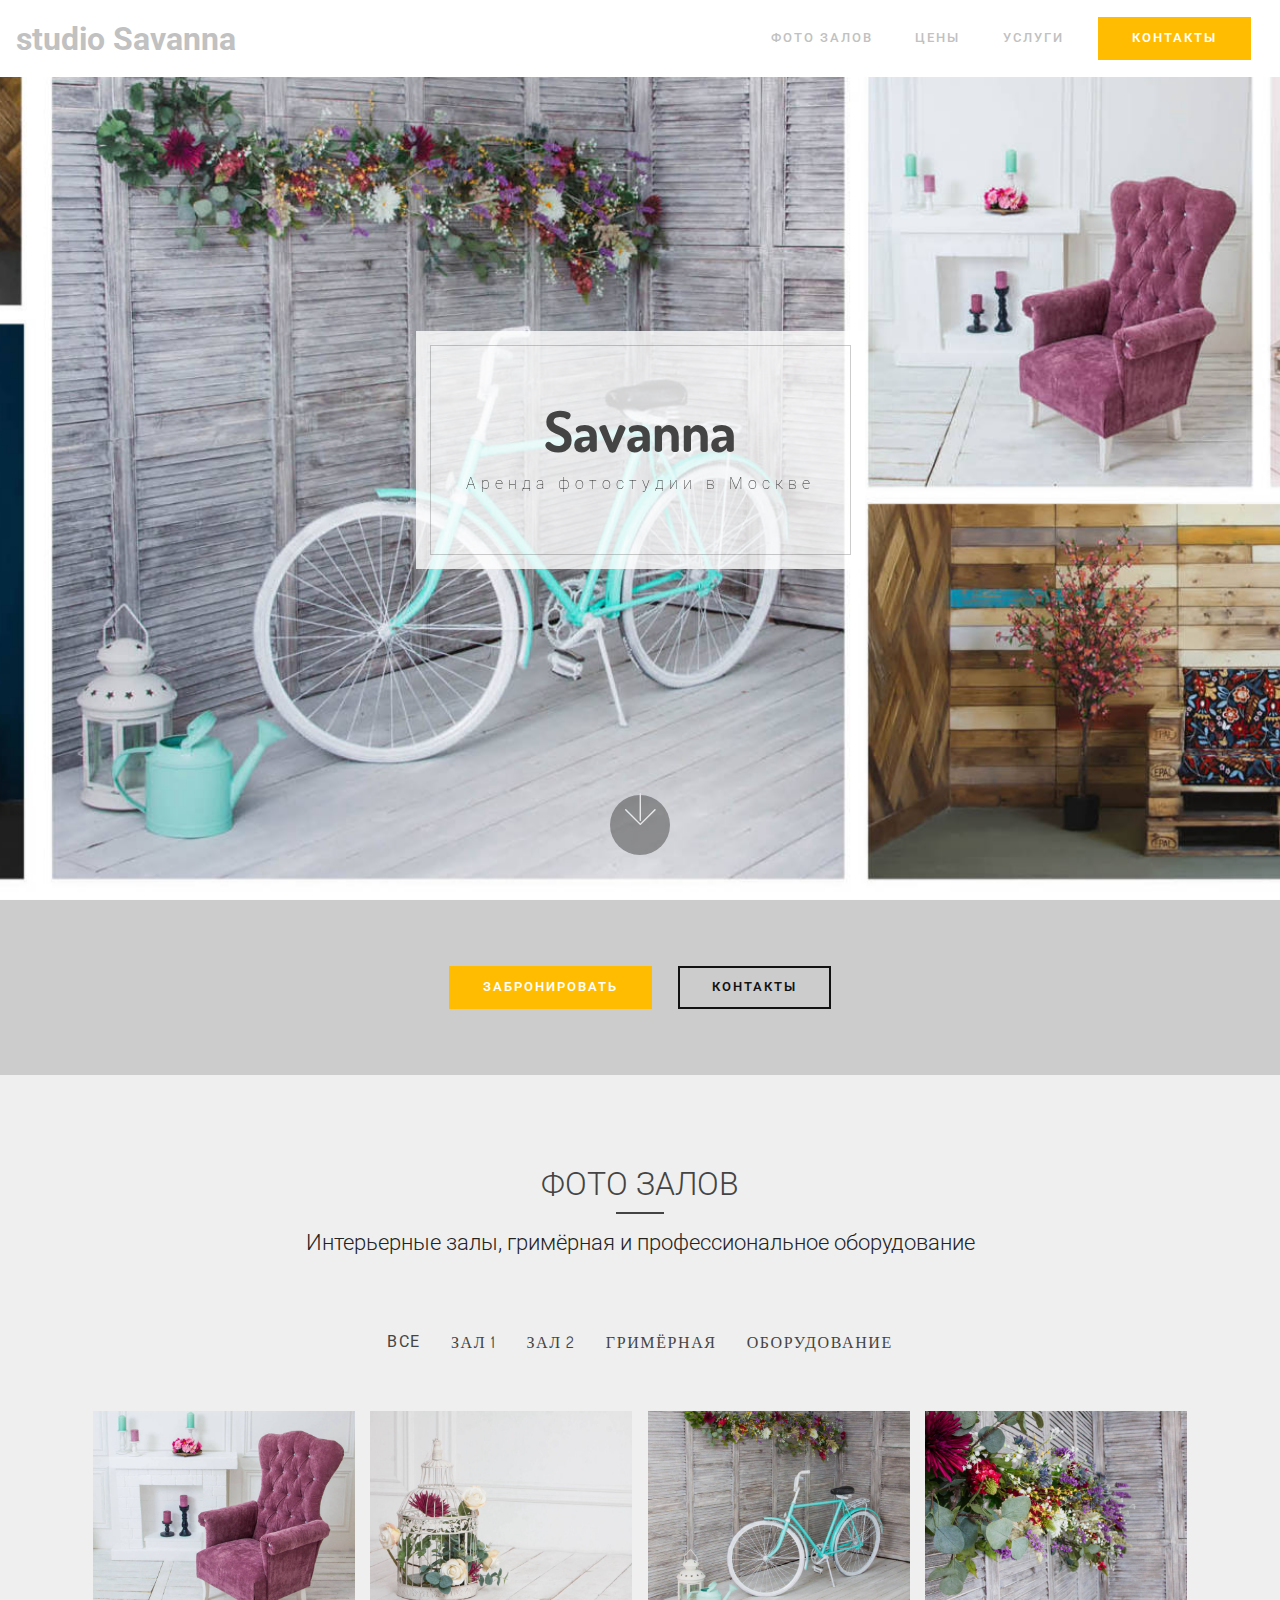
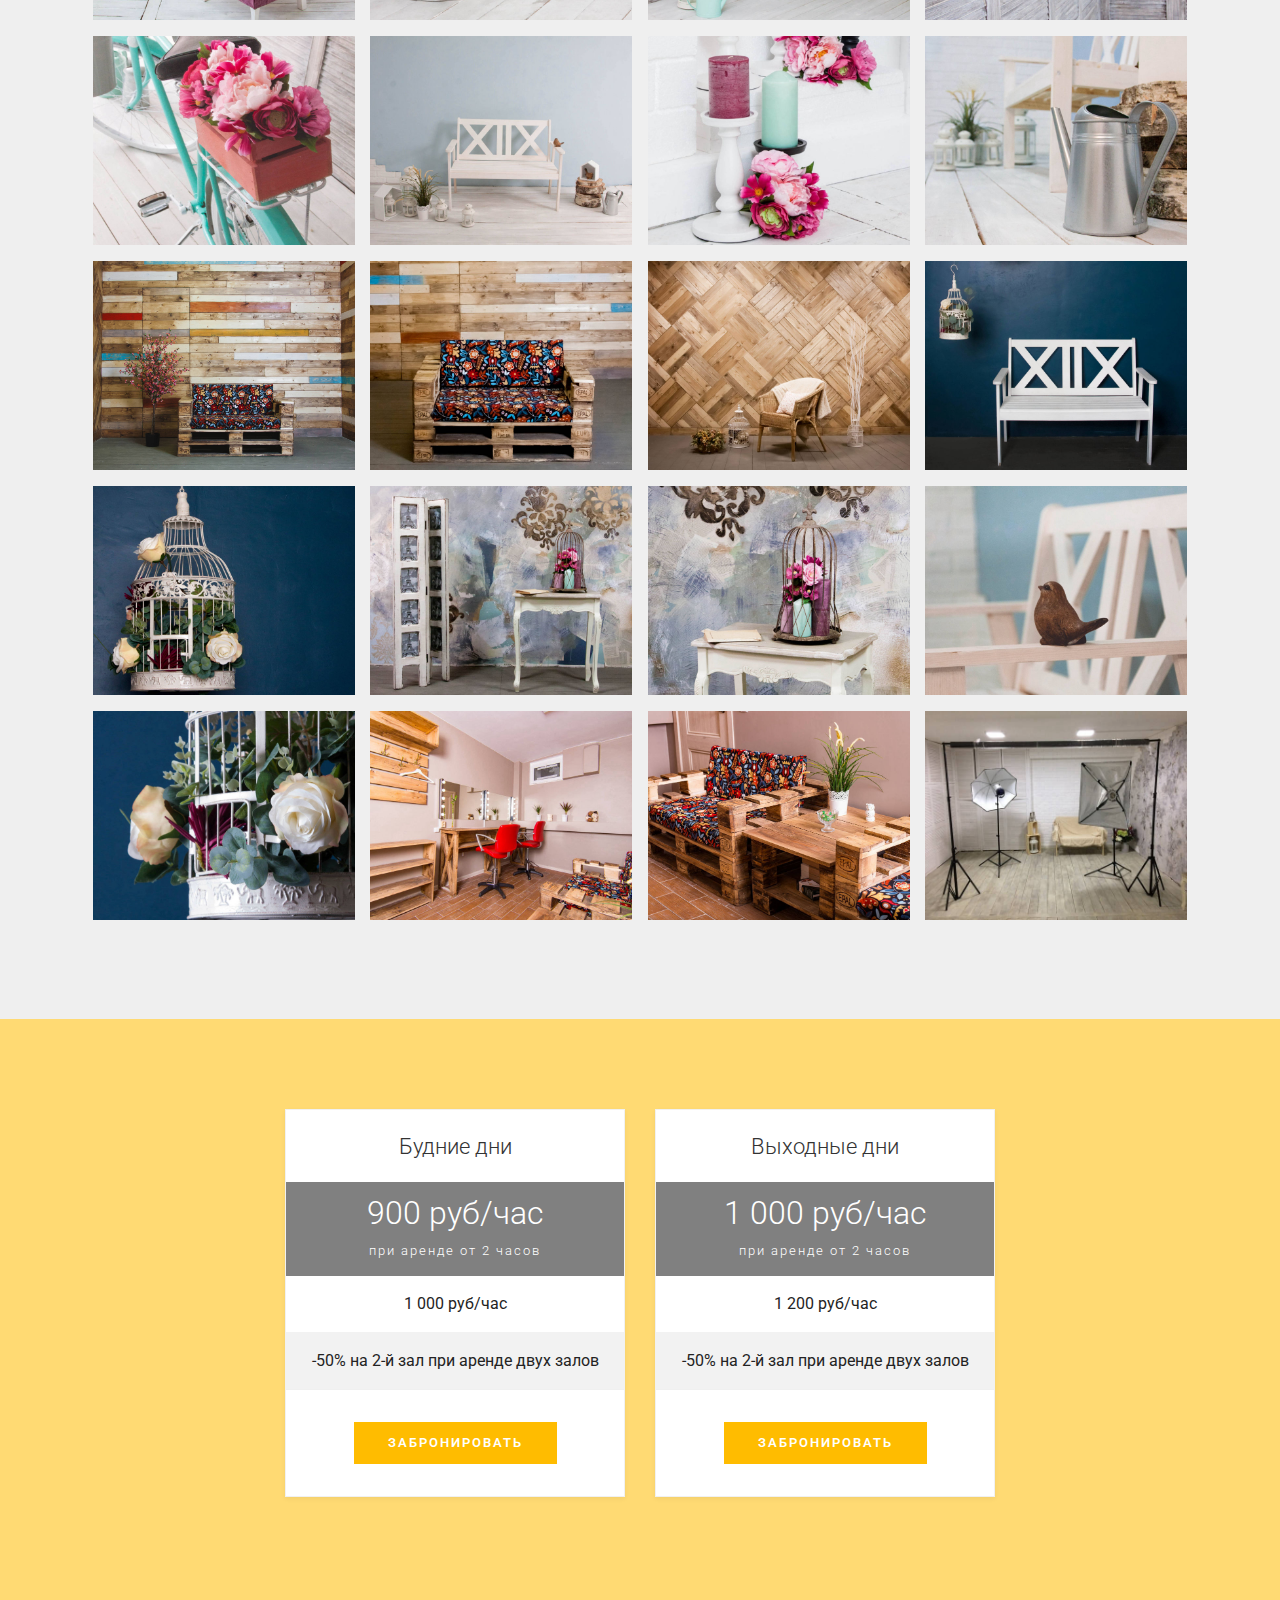
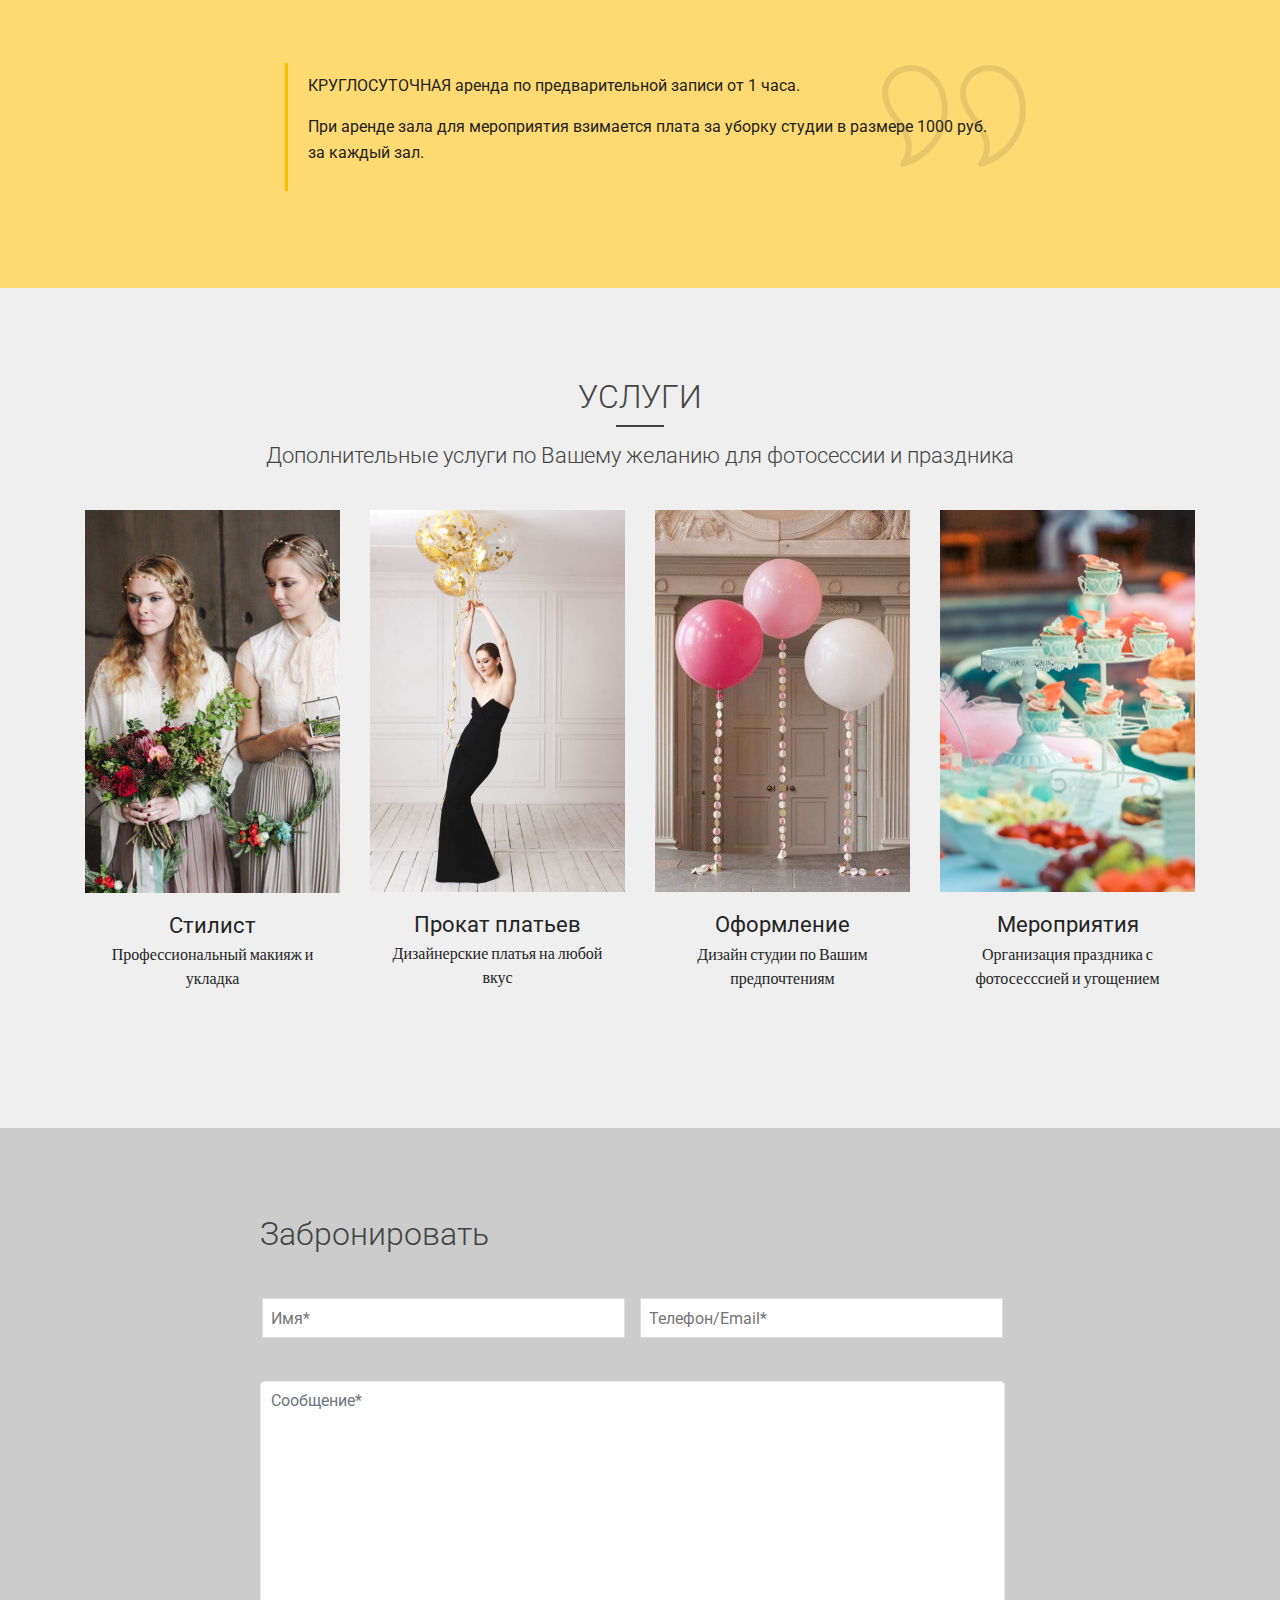
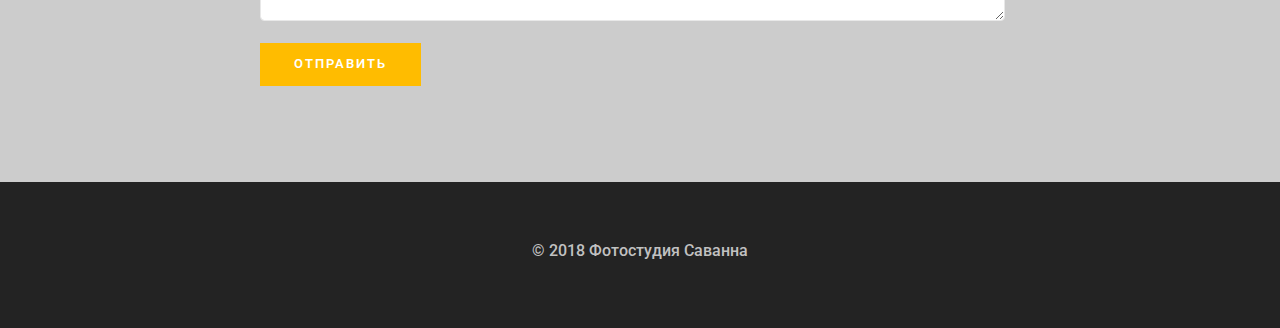
==== index.html @ 6273451b "create github pages" ====
<!DOCTYPE html>
<html >
<head>
  <!-- Site made with Mobirise Website Builder v4.6.6, https://mobirise.com -->
  <meta charset="UTF-8">
  <meta http-equiv="X-UA-Compatible" content="IE=edge">
  <meta name="generator" content="Mobirise v4.6.6, mobirise.com">
  <meta name="viewport" content="width=device-width, initial-scale=1, minimum-scale=1">
  <link rel="shortcut icon" href="assets/images/logo3.png" type="image/x-icon">
  <meta name="description" content="">
  <title>Home</title>
  <link rel="stylesheet" href="assets/web/assets/mobirise-icons/mobirise-icons.css">
  <link rel="stylesheet" href="assets/tether/tether.min.css">
  <link rel="stylesheet" href="assets/soundcloud-plugin/style.css">
  <link rel="stylesheet" href="assets/bootstrap/css/bootstrap.min.css">
  <link rel="stylesheet" href="assets/bootstrap/css/bootstrap-grid.min.css">
  <link rel="stylesheet" href="assets/bootstrap/css/bootstrap-reboot.min.css">
  <link rel="stylesheet" href="assets/dropdown/css/style.css">
  <link rel="stylesheet" href="assets/socicon/css/styles.css">
  <link rel="stylesheet" href="assets/theme/css/style.css">
  <link rel="stylesheet" href="assets/gallery/style.css">
  <link rel="stylesheet" href="assets/mobirise/css/mbr-additional.css" type="text/css">
  
  
  
</head>
<body>
  <section class="menu cid-qMPnKqZ4Jc" once="menu" id="menu2-0">

    
    

    <nav class="navbar navbar-dropdown navbar-fixed-top navbar-expand-lg">
        <div class="navbar-brand">
            
            <span class="navbar-caption-wrap"><a class="navbar-caption text-warning display-2" href="index.html">studio Savanna</a></span>
        </div>
        <button class="navbar-toggler" type="button" data-toggle="collapse" data-target="#navbarSupportedContent" aria-controls="navbarNavAltMarkup" aria-expanded="false" aria-label="Toggle navigation">
            <div class="hamburger">
                <span></span>
                <span></span>
                <span></span>
                <span></span>
            </div>
        </button>
      <div class="collapse navbar-collapse" id="navbarSupportedContent">
            <ul class="navbar-nav nav-dropdown" data-app-modern-menu="true"><li class="nav-item"><a class="nav-link link text-warning display-4" href="https://mobirise.com">ФОТО ЗАЛОВ</a></li>
                <li class="nav-item">
                    <a class="nav-link link text-warning display-4" href="https://mobirise.com">ЦЕНЫ</a>
                </li>
                <li class="nav-item">
                    <a class="nav-link link text-warning display-4" href="https://mobirise.com">УСЛУГИ</a>
                </li></ul>
            <div class="navbar-buttons mbr-section-btn"><a class="btn btn-md btn-primary display-4" href="https://mobirise.com">
                    КОНТАКТЫ</a></div>
      </div>
    </nav>
</section>

<section class="cid-qMPpVyxBbA mbr-fullscreen mbr-parallax-background" id="header1-2">

    

    
    <div class="container text-center" data-stellar-background-ratio=".5">
      <div class="row slider-wrapper">
        <div class="col-md-12">
            <div class="slider-text  slider-text-two">
              <h2 class="mbr-section-title mbr-fonts-style mbr-bold align-center display-1">Savanna</h2>
              <h4 class="mbr-text mbr-fonts-style align-center display-7">Аренда фотостудии в Москве</h4><h4>
            </h4></div>
        </div>
      </div>
    </div>
    <div class="mbr-arrow hidden-sm-down" aria-hidden="true">
        <a href="#next">
            <i class="mbri-down mbr-iconfont"></i>
        </a>
    </div>
</section>

<section class="mbr-section content8 cid-qMVeo5SXnl" id="content3-h">

    

    <div class="container">
        <div class="media-container-row title">
            <div class="col-12 col-md-8">
                <div class="mbr-section-btn align-center"><a class="btn btn-primary display-4" href="index.html#form2-n">ЗАБРОНИРОВАТЬ</a>
                    <a class="btn btn-danger-outline display-4" href="page1.html">КОНТАКТЫ</a></div>
            </div>
        </div>
    </div>
</section>

<section class="mbr-gallery mbr-slider-carousel cid-qMPveBqD9y" id="gallery1-4">

    
    <div class="container">
        <div class="row justify-content-center">
            <div class="col-sm-10">
                <h2 class="mbr-section-title mbr-fonts-styl align-center display-2">
                    ФОТО ЗАЛОВ</h2>
                <div class="underline align-center">
                    <div class="line"></div>
                </div>
                <h3 class="mbr-section-subtitle mbr-light mbr-fonts-style pt-3 align-center display-5">Интерьерные залы, гримёрная и профессиональное оборудование</h3>
            </div>
        </div>
    </div>
    <div class="container">
        <div class="pt-5"><!-- Filter --><div class="mbr-gallery-filter container gallery-filter-active"><ul buttons="0"><li class="mbr-gallery-filter-all"><a class="btn btn-md btn-primary-outline active display-7" href="">ВСЕ</a></li></ul></div><!-- Gallery --><div class="mbr-gallery-row"><div class="mbr-gallery-layout-default"><div><div><div class="mbr-gallery-item mbr-gallery-item--p1" data-video-url="false" data-tags="Зал 1"><div href="#lb-gallery1-4" data-slide-to="0" data-toggle="modal"><img src="assets/images/1-1028-1575x1260-800x640.jpg" alt=""><span class="icon-focus"></span><span class="mbr-gallery-title mbr-fonts-style display-7">Type caption here</span></div></div><div class="mbr-gallery-item mbr-gallery-item--p1" data-video-url="false" data-tags="Зал 1"><div href="#lb-gallery1-4" data-slide-to="1" data-toggle="modal"><img src="assets/images/1-1050-1968x1575-800x640.jpg" alt=""><span class="icon-focus"></span><span class="mbr-gallery-title mbr-fonts-style display-7">Type caption here</span></div></div><div class="mbr-gallery-item mbr-gallery-item--p1" data-video-url="false" data-tags="Зал 1"><div href="#lb-gallery1-4" data-slide-to="2" data-toggle="modal"><img src="assets/images/1-1054-1575x1260-800x640.jpg" alt=""><span class="icon-focus"></span><span class="mbr-gallery-title mbr-fonts-style display-7">Type caption here</span></div></div><div class="mbr-gallery-item mbr-gallery-item--p1" data-video-url="false" data-tags="Зал 1"><div href="#lb-gallery1-4" data-slide-to="3" data-toggle="modal"><img src="assets/images/1-1055-1968x1575-800x640.jpg" alt=""><span class="icon-focus"></span><span class="mbr-gallery-title mbr-fonts-style display-7">Type caption here</span></div></div><div class="mbr-gallery-item mbr-gallery-item--p1" data-video-url="false" data-tags="Зал 1"><div href="#lb-gallery1-4" data-slide-to="4" data-toggle="modal"><img src="assets/images/1-1066-1575x1260-800x640.jpg" alt=""><span class="icon-focus"></span><span class="mbr-gallery-title mbr-fonts-style display-7">Type caption here</span></div></div><div class="mbr-gallery-item mbr-gallery-item--p1" data-video-url="false" data-tags="Зал 1"><div href="#lb-gallery1-4" data-slide-to="5" data-toggle="modal"><img src="assets/images/1-1078-1968x1575-800x640.jpg" alt=""><span class="icon-focus"></span><span class="mbr-gallery-title mbr-fonts-style display-7">Type caption here</span></div></div><div class="mbr-gallery-item mbr-gallery-item--p1" data-video-url="false" data-tags="Зал 1"><div href="#lb-gallery1-4" data-slide-to="6" data-toggle="modal"><img src="assets/images/1-1044-1287x1029-800x640.jpg" alt=""><span class="icon-focus"></span><span class="mbr-gallery-title mbr-fonts-style display-7">Type caption here</span></div></div><div class="mbr-gallery-item mbr-gallery-item--p1" data-video-url="false" data-tags="Зал 1"><div href="#lb-gallery1-4" data-slide-to="7" data-toggle="modal"><img src="assets/images/1-1108-2000x1600-800x640.jpg" alt=""><span class="icon-focus"></span><span class="mbr-gallery-title mbr-fonts-style display-7">Type caption here</span></div></div><div class="mbr-gallery-item mbr-gallery-item--p1" data-video-url="false" data-tags="Зал 2"><div href="#lb-gallery1-4" data-slide-to="8" data-toggle="modal"><img src="assets/images/-2-9590-2000x1600.jpg" alt=""><span class="icon-focus"></span><span class="mbr-gallery-title mbr-fonts-style"></span></div></div><div class="mbr-gallery-item mbr-gallery-item--p1" data-video-url="false" data-tags="Зал 2"><div href="#lb-gallery1-4" data-slide-to="9" data-toggle="modal"><img src="assets/images/2-9596-2000x1600-800x640.jpg" alt=""><span class="icon-focus"></span><span class="mbr-gallery-title mbr-fonts-style display-7">Type caption here</span></div></div><div class="mbr-gallery-item mbr-gallery-item--p1" data-video-url="false" data-tags="Зал 2"><div href="#lb-gallery1-4" data-slide-to="10" data-toggle="modal"><img src="assets/images/2-9565-2000x1600-800x640.jpg" alt=""><span class="icon-focus"></span><span class="mbr-gallery-title mbr-fonts-style display-7">Type caption here</span></div></div><div class="mbr-gallery-item mbr-gallery-item--p1" data-video-url="false" data-tags="Зал 2"><div href="#lb-gallery1-4" data-slide-to="11" data-toggle="modal"><img src="assets/images/2-9647-2000x1599-800x640.jpg" alt=""><span class="icon-focus"></span><span class="mbr-gallery-title mbr-fonts-style display-7">Type caption here</span></div></div><div class="mbr-gallery-item mbr-gallery-item--p1" data-video-url="false" data-tags="Зал 2"><div href="#lb-gallery1-4" data-slide-to="12" data-toggle="modal"><img src="assets/images/2-9652-2000x1600-800x640.jpg" alt=""><span class="icon-focus"></span><span class="mbr-gallery-title mbr-fonts-style display-7">Type caption here</span></div></div><div class="mbr-gallery-item mbr-gallery-item--p1" data-video-url="false" data-tags="Зал 2"><div href="#lb-gallery1-4" data-slide-to="13" data-toggle="modal"><img src="assets/images/2-9661-2000x1601-800x640.jpg" alt=""><span class="icon-focus"></span><span class="mbr-gallery-title mbr-fonts-style display-7">Type caption here</span></div></div><div class="mbr-gallery-item mbr-gallery-item--p1" data-video-url="false" data-tags="Зал 2"><div href="#lb-gallery1-4" data-slide-to="14" data-toggle="modal"><img src="assets/images/2-9672-2000x1600-800x640.jpg" alt=""><span class="icon-focus"></span><span class="mbr-gallery-title mbr-fonts-style display-7">Type caption here</span></div></div><div class="mbr-gallery-item mbr-gallery-item--p1" data-video-url="false" data-tags="Зал 1"><div href="#lb-gallery1-4" data-slide-to="15" data-toggle="modal"><img src="assets/images/1-1104-1968x1575-800x640.jpg" alt=""><span class="icon-focus"></span><span class="mbr-gallery-title mbr-fonts-style display-7">Type caption here</span></div></div><div class="mbr-gallery-item mbr-gallery-item--p1" data-video-url="false" data-tags="Зал 2"><div href="#lb-gallery1-4" data-slide-to="16" data-toggle="modal"><img src="assets/images/2-1010-1611x1288-800x640.jpg" alt=""><span class="icon-focus"></span><span class="mbr-gallery-title mbr-fonts-style display-7">Type caption here</span></div></div><div class="mbr-gallery-item mbr-gallery-item--p1" data-video-url="false" data-tags="Гримёрная"><div href="#lb-gallery1-4" data-slide-to="17" data-toggle="modal"><img src="assets/images/fox-4486-1252x1002-800x640.jpg" alt=""><span class="icon-focus"></span><span class="mbr-gallery-title mbr-fonts-style display-7">Type caption here</span></div></div><div class="mbr-gallery-item mbr-gallery-item--p1" data-video-url="false" data-tags="Гримёрная"><div href="#lb-gallery1-4" data-slide-to="18" data-toggle="modal"><img src="assets/images/fox-4495-1252x1003-800x641.jpg" alt=""><span class="icon-focus"></span><span class="mbr-gallery-title mbr-fonts-style display-7">Type caption here</span></div></div><div class="mbr-gallery-item mbr-gallery-item--p1" data-video-url="false" data-tags="Оборудование"><div href="#lb-gallery1-4" data-slide-to="19" data-toggle="modal"><img src="assets/images/d61d44254608dd06ccdd2ff02982d14d-l-560x448-560x448.jpg" alt=""><span class="icon-focus"></span><span class="mbr-gallery-title mbr-fonts-style display-7">Type caption here</span></div></div></div></div><div class="clearfix"></div></div></div><!-- Lightbox --><div data-app-prevent-settings="" class="mbr-slider modal fade carousel slide" tabindex="-1" data-keyboard="true" data-interval="false" id="lb-gallery1-4"><div class="modal-dialog"><div class="modal-content"><div class="modal-body"><div class="carousel-inner"><div class="carousel-item"><img src="assets/images/1-1028-1575x1260.jpg" alt=""></div><div class="carousel-item"><img src="assets/images/-1-1050-1968x1575.jpg" alt=""></div><div class="carousel-item"><img src="assets/images/-1-1054-1575x1260.jpg" alt=""></div><div class="carousel-item"><img src="assets/images/-1-1055-1968x1575.jpg" alt=""></div><div class="carousel-item"><img src="assets/images/-1-1066-1575x1260.jpg" alt=""></div><div class="carousel-item"><img src="assets/images/-1-1078-1968x1575.jpg" alt=""></div><div class="carousel-item"><img src="assets/images/-1-1044-1287x1029.jpg" alt=""></div><div class="carousel-item"><img src="assets/images/-1-1108-2000x1600.jpg" alt=""></div><div class="carousel-item"><img src="assets/images/-2-9590-2000x1600.jpg" alt=""></div><div class="carousel-item"><img src="assets/images/-2-9596-2000x1600.jpg" alt=""></div><div class="carousel-item"><img src="assets/images/-2-9565-2000x1600.jpg" alt=""></div><div class="carousel-item"><img src="assets/images/-2-9647-2000x1599.jpg" alt=""></div><div class="carousel-item"><img src="assets/images/-2-9652-2000x1600.jpg" alt=""></div><div class="carousel-item"><img src="assets/images/-2-9661-2000x1601.jpg" alt=""></div><div class="carousel-item"><img src="assets/images/-2-9672-2000x1600.jpg" alt=""></div><div class="carousel-item"><img src="assets/images/-1-1104-1968x1575.jpg" alt=""></div><div class="carousel-item"><img src="assets/images/-2-1010-1611x1288.jpg" alt=""></div><div class="carousel-item"><img src="assets/images/fox-4486-1252x1002.jpg" alt=""></div><div class="carousel-item"><img src="assets/images/fox-4495-1252x1003.jpg" alt=""></div><div class="carousel-item active"><img src="assets/images/d61d44254608dd06ccdd2ff02982d14d-l-560x448.jpg" alt=""></div></div><a class="carousel-control carousel-control-prev" role="button" data-slide="prev" href="#lb-gallery1-4"><span class="mbri-left mbr-iconfont" aria-hidden="true"></span><span class="sr-only">Previous</span></a><a class="carousel-control carousel-control-next" role="button" data-slide="next" href="#lb-gallery1-4"><span class="mbri-right mbr-iconfont" aria-hidden="true"></span><span class="sr-only">Next</span></a><a class="close" href="#" role="button" data-dismiss="modal"><span class="sr-only">Close</span></a></div></div></div></div></div>
    </div>
</section>

<section class="cid-qMV4y7wucA" id="pricing-tables1-b">

    

    
        <div class="container">
            <div class="media-container-row">
                <div class="col-12 col-md-5 col-lg-3 justify-content-center col-lg-4">
                    <div class="price-item text-center">
                        <div>
                            <h4 class="title mbr-fonts-style mbr-light display-5">Будние дни</h4>
                        </div>
                        <div class="price-tage">
                            <h3 class="mbr-fonts-style costs mbr-light display-2">900 руб/час</h3>
                            <span class="mbr-fonts-style costs-title display-4">при аренде от 2 часов</span>
                        </div>
                        <ul class="table-content mbr-fonts-style display-7">
                            <li>1 000 руб/час</li><li>-50% на 2-й зал при аренде двух залов</li>
                        </ul>
                        <div class="pricing-footer mbr-section-btn"><a href="index.html#form2-n" class="btn text-white btn-primary display-4">ЗАБРОНИРОВАТЬ</a></div>
                    </div>
                </div>
                <div class="col-12 col-md-5 col-lg-3 justify-content-center col-lg-4">
                    <div class="price-item text-center">
                        <div>
                            <h4 class="title mbr-fonts-style mbr-light display-5">Выходные дни</h4>
                        </div>
                        <div class="price-tage">
                            <h3 class="mbr-fonts-style costs mbr-light display-2">1 000 руб/час</h3>
                            <span class="mbr-fonts-style costs-title display-4">при аренде от 2 часов</span>
                        </div>
                        <ul class="table-content mbr-fonts-style display-7">
                            <li>1 200 руб/час</li>
                            <li>-50% на 2-й зал при аренде двух залов</li>
                        </ul>
                        <div class="pricing-footer mbr-section-btn"><a href="index.html#form2-n" class="btn text-white btn-primary display-4">ЗАБРОНИРОВАТЬ</a></div>
                    </div>
                </div>
                 
                
            </div>
        </div>
</section>

<section class="mbr-section article content1 cid-qMV5UWjo8P" id="content1-e">

     

    <div class="container">
        <div class="media-container-row">
            <div class="mbr-text col-12 col-md-8 mbr-fonts-style display-7">
                <blockquote><p> КРУГЛОСУТОЧНАЯ аренда по предварительной записи от 1 часа.</p><p>При аренде зала для мероприятия взимается плата за уборку студии в размере 1000 руб. за каждый зал.</p></blockquote>
                <span class="mbr-iconfont inactive mbri-quote-right right-top"></span>
            </div>
        </div>
    </div>
</section>

<section class="features4 cid-qMVgdq8Isc" id="features4-j">
    
    
    
    <div class="container align-center">
        <h2 class="mbr-fonts-style mbr-section-title display-2">
            УСЛУГИ</h2>
        <div class="underline">
             <div class="line"></div>
         </div>
        <h3 class="pt-3 mbr-section-subtitle mbr-fonts-style mbr-light display-5">Дополнительные услуги по Вашему желанию для фотосессии и праздника</h3>
        <div class="row media-row">
            

            

            

            
        <div class="team-item col-lg-3 col-md-6  flip-card">
                <div class="item-image">
                    <img src="assets/images/-3088-510x766.jpg" alt="" title="">
                    
                </div>
                <div class="item-caption py-3">
                    <div class="item-name px-2">
                        <p class="mbr-fonts-style display-5">
                           Стилист</p>
                    </div>
                    <div class="item-role px-2">
                        <p>Профессиональный макияж и укладка</p>
                    </div>
                </div>
            </div><div class="team-item col-lg-3 col-md-6  flip-card">
                <div class="item-image">
                    <img src="assets/images/-0246-1-510x764.jpg" alt="" title="">
                    
                </div>
                <div class="item-caption py-3">
                    <div class="item-name px-2">
                        <p class="mbr-fonts-style display-5">
                           Прокат платьев</p>
                    </div>
                    <div class="item-role px-2">
                        <p>Дизайнерские платья на любой вкус</p>
                    </div>
                </div>
            </div><div class="team-item col-lg-3 col-md-6  flip-card">
                <div class="item-image">
                    <img src="assets/images/original-baby-pink-giant-circle-tail-balloon-332x498.jpg" alt="" title="">
                    
                </div>
                <div class="item-caption py-3">
                    <div class="item-name px-2">
                        <p class="mbr-fonts-style display-5">
                           Оформление</p>
                    </div>
                    <div class="item-role px-2">
                        <p>Дизайн студии по Вашим предпочтениям</p>
                    </div>
                </div>
            </div><div class="team-item col-lg-3 col-md-6  flip-card">
                <div class="item-image">
                    <img src="assets/images/pexels-photo-587739-510x765.jpg" alt="" title="">
                    
                </div>
                <div class="item-caption py-3">
                    <div class="item-name px-2">
                        <p class="mbr-fonts-style display-5">
                           Мероприятия</p>
                    </div>
                    <div class="item-role px-2">
                        <p>Организация праздника с фотосесссией и угощением</p>
                    </div>
                </div>
            </div></div>    
    </div>
</section>

<section class="cid-qMVBxCekRQ" id="form2-n">

    

    
    <div class="container">
        <div class="row justify-content-center">
            <div class="form-1 col-md-8 col-sm-12" data-form-type="formoid">
                <h1 class="mbr-fonts-style mbr-section-heading display-2">Забронировать</h1>
                <div data-form-alert="" hidden="">Спасибо, что заполнили форму!</div>
                <form class="mbr-form" action="https://mobirise.com/" method="post" data-form-title="My Mobirise Form"><input type="hidden" name="email" data-form-email="true" value="7AA1fTjbfy6z50bbingfIrZUYcnxR70mmWctS0nU809BDhp58TNpuU3FZJliqWdlnZFg50gcDJqTHd7n/Fcf/2cybZ0HLx8F8bqS0UjaNUsLa0+fSqQNatZprgRPh5iU" data-form-field="Email">
                    <div class="row input-main">
                        <div class="col-md-6 input-wrap" data-for="name">
                            <input type="text" class="field display-7" name="name" data-form-field="Name" placeholder="Имя*" required="" id="name-form2-n">
                        </div>
                        <div class="col-md-6 input-wrap" data-for="email">
                            <input type="email" class="field display-7" name="email" data-form-field="Email" placeholder="Телефон/Email*" required="" id="email-form2-n">
                        </div>
                    </div>
                    <div class="row input-main">
                        
                        <div class="col-md-6 input-wrap" data-for="subject">
                            
                        </div>
                    </div>
                    <div class="form-group" data-for="message">
                        <textarea type="text" class="form-control display-7" name="message" rows="7" placeholder="Сообщение*" data-form-field="Message" id="message-form2-n"></textarea>
                    </div>
                    <span class="input-group-btn"><button href="" type="submit" class="btn btn-form btn-primary display-4">ОТПРАВИТЬ</button></span>
                </form>
            </div>
        </div>
   </div>
</section>

<section class="cid-qMVv7F9r3Q" id="footer2-m">

    

    
       <div class="container-fluid text-center">
           <div class="row justify-content-center">
             <div class="col-md-6 col-sm-12">
                 <h3 class="inner-text mbr-fonts-style content-text display-7">© 2018 Фотостудия Саванна</h3>
             </div>
             
    </div>
       </div>

</section>


  <script src="assets/web/assets/jquery/jquery.min.js"></script>
  <script src="assets/popper/popper.min.js"></script>
  <script src="assets/tether/tether.min.js"></script>
  <script src="assets/bootstrap/js/bootstrap.min.js"></script>
  <script src="assets/parallax/jarallax.min.js"></script>
  <script src="assets/dropdown/js/script.min.js"></script>
  <script src="assets/touchswipe/jquery.touch-swipe.min.js"></script>
  <script src="assets/smoothscroll/smooth-scroll.js"></script>
  <script src="assets/bootstrapcarouselswipe/bootstrap-carousel-swipe.js"></script>
  <script src="assets/sociallikes/social-likes.js"></script>
  <script src="assets/mbr-flip-card/mbr-flip-card.js"></script>
  <script src="assets/masonry/masonry.pkgd.min.js"></script>
  <script src="assets/imagesloaded/imagesloaded.pkgd.min.js"></script>
  <script src="assets/theme/js/script.js"></script>
  <script src="assets/gallery/player.min.js"></script>
  <script src="assets/gallery/script.js"></script>
  <script src="assets/formoid/formoid.min.js"></script>
  
  
</body>
</html>
---- assets/web/assets/mobirise-icons/mobirise-icons.css ----
@font-face {
  font-family: 'MobiriseIcons';
  src:  url('mobirise-icons.eot?spat4u');
  src:  url('mobirise-icons.eot?spat4u#iefix') format('embedded-opentype'),
    url('mobirise-icons.ttf?spat4u') format('truetype'),
    url('mobirise-icons.woff?spat4u') format('woff'),
    url('mobirise-icons.svg?spat4u#MobiriseIcons') format('svg');
  font-weight: normal;
  font-style: normal;
}

[class^="mbri-"], [class*=" mbri-"] {
  /* use !important to prevent issues with browser extensions that change fonts */
  font-family: MobiriseIcons !important;
  speak: none;
  font-style: normal;
  font-weight: normal;
  font-variant: normal;
  text-transform: none;
  line-height: 1;

  /* Better Font Rendering =========== */
  -webkit-font-smoothing: antialiased;
  -moz-osx-font-smoothing: grayscale;
}

.mbri-add-submenu:before {
  content: "\e900";
}
.mbri-alert:before {
  content: "\e901";
}
.mbri-align-center:before {
  content: "\e902";
}
.mbri-align-justify:before {
  content: "\e903";
}
.mbri-align-left:before {
  content: "\e904";
}
.mbri-align-right:before {
  content: "\e905";
}
.mbri-android:before {
  content: "\e906";
}
.mbri-apple:before {
  content: "\e907";
}
.mbri-arrow-down:before {
  content: "\e908";
}
.mbri-arrow-next:before {
  content: "\e909";
}
.mbri-arrow-prev:before {
  content: "\e90a";
}
.mbri-arrow-up:before {
  content: "\e90b";
}
.mbri-bold:before {
  content: "\e90c";
}
.mbri-bookmark:before {
  content: "\e90d";
}
.mbri-bootstrap:before {
  content: "\e90e";
}
.mbri-briefcase:before {
  content: "\e90f";
}
.mbri-browse:before {
  content: "\e910";
}
.mbri-bulleted-list:before {
  content: "\e911";
}
.mbri-calendar:before {
  content: "\e912";
}
.mbri-camera:before {
  content: "\e913";
}
.mbri-cart-add:before {
  content: "\e914";
}
.mbri-cart-full:before {
  content: "\e915";
}
.mbri-cash:before {
  content: "\e916";
}
.mbri-change-style:before {
  content: "\e917";
}
.mbri-chat:before {
  content: "\e918";
}
.mbri-clock:before {
  content: "\e919";
}
.mbri-close:before {
  content: "\e91a";
}
.mbri-cloud:before {
  content: "\e91b";
}
.mbri-code:before {
  content: "\e91c";
}
.mbri-contact-form:before {
  content: "\e91d";
}
.mbri-credit-card:before {
  content: "\e91e";
}
.mbri-cursor-click:before {
  content: "\e91f";
}
.mbri-cust-feedback:before {
  content: "\e920";
}
.mbri-database:before {
  content: "\e921";
}
.mbri-delivery:before {
  content: "\e922";
}
.mbri-desktop:before {
  content: "\e923";
}
.mbri-devices:before {
  content: "\e924";
}
.mbri-down:before {
  content: "\e925";
}
.mbri-download:before {
  content: "\e989";
}
.mbri-drag-n-drop:before {
  content: "\e927";
}
.mbri-drag-n-drop2:before {
  content: "\e928";
}
.mbri-edit:before {
  content: "\e929";
}
.mbri-edit2:before {
  content: "\e92a";
}
.mbri-error:before {
  content: "\e92b";
}
.mbri-extension:before {
  content: "\e92c";
}
.mbri-features:before {
  content: "\e92d";
}
.mbri-file:before {
  content: "\e92e";
}
.mbri-flag:before {
  content: "\e92f";
}
.mbri-folder:before {
  content: "\e930";
}
.mbri-gift:before {
  content: "\e931";
}
.mbri-github:before {
  content: "\e932";
}
.mbri-globe:before {
  content: "\e933";
}
.mbri-globe-2:before {
  content: "\e934";
}
.mbri-growing-chart:before {
  content: "\e935";
}
.mbri-hearth:before {
  content: "\e936";
}
.mbri-help:before {
  content: "\e937";
}
.mbri-home:before {
  content: "\e938";
}
.mbri-hot-cup:before {
  content: "\e939";
}
.mbri-idea:before {
  content: "\e93a";
}
.mbri-image-gallery:before {
  content: "\e93b";
}
.mbri-image-slider:before {
  content: "\e93c";
}
.mbri-info:before {
  content: "\e93d";
}
.mbri-italic:before {
  content: "\e93e";
}
.mbri-key:before {
  content: "\e93f";
}
.mbri-laptop:before {
  content: "\e940";
}
.mbri-layers:before {
  content: "\e941";
}
.mbri-left-right:before {
  content: "\e942";
}
.mbri-left:before {
  content: "\e943";
}
.mbri-letter:before {
  content: "\e944";
}
.mbri-like:before {
  content: "\e945";
}
.mbri-link:before {
  content: "\e946";
}
.mbri-lock:before {
  content: "\e947";
}
.mbri-login:before {
  content: "\e948";
}
.mbri-logout:before {
  content: "\e949";
}
.mbri-magic-stick:before {
  content: "\e94a";
}
.mbri-map-pin:before {
  content: "\e94b";
}
.mbri-menu:before {
  content: "\e94c";
}
.mbri-mobile:before {
  content: "\e94d";
}
.mbri-mobile2:before {
  content: "\e94e";
}
.mbri-mobirise:before {
  content: "\e94f";
}
.mbri-more-horizontal:before {
  content: "\e950";
}
.mbri-more-vertical:before {
  content: "\e951";
}
.mbri-music:before {
  content: "\e952";
}
.mbri-new-file:before {
  content: "\e953";
}
.mbri-numbered-list:before {
  content: "\e954";
}
.mbri-opened-folder:before {
  content: "\e955";
}
.mbri-pages:before {
  content: "\e956";
}
.mbri-paper-plane:before {
  content: "\e957";
}
.mbri-paperclip:before {
  content: "\e958";
}
.mbri-photo:before {
  content: "\e959";
}
.mbri-photos:before {
  content: "\e95a";
}
.mbri-pin:before {
  content: "\e95b";
}
.mbri-play:before {
  content: "\e95c";
}
.mbri-plus:before {
  content: "\e95d";
}
.mbri-preview:before {
  content: "\e95e";
}
.mbri-print:before {
  content: "\e95f";
}
.mbri-protect:before {
  content: "\e960";
}
.mbri-question:before {
  content: "\e961";
}
.mbri-quote-left:before {
  content: "\e962";
}
.mbri-quote-right:before {
  content: "\e963";
}
.mbri-refresh:before {
  content: "\e964";
}
.mbri-responsive:before {
  content: "\e965";
}
.mbri-right:before {
  content: "\e966";
}
.mbri-rocket:before {
  content: "\e967";
}
.mbri-sad-face:before {
  content: "\e968";
}
.mbri-sale:before {
  content: "\e969";
}
.mbri-save:before {
  content: "\e96a";
}
.mbri-search:before {
  content: "\e96b";
}
.mbri-setting:before {
  content: "\e96c";
}
.mbri-setting2:before {
  content: "\e96d";
}
.mbri-setting3:before {
  content: "\e96e";
}
.mbri-share:before {
  content: "\e96f";
}
.mbri-shopping-bag:before {
  content: "\e970";
}
.mbri-shopping-basket:before {
  content: "\e971";
}
.mbri-shopping-cart:before {
  content: "\e972";
}
.mbri-sites:before {
  content: "\e973";
}
.mbri-smile-face:before {
  content: "\e974";
}
.mbri-speed:before {
  content: "\e975";
}
.mbri-star:before {
  content: "\e976";
}
.mbri-success:before {
  content: "\e977";
}
.mbri-sun:before {
  content: "\e978";
}
.mbri-sun2:before {
  content: "\e979";
}
.mbri-tablet:before {
  content: "\e97a";
}
.mbri-tablet-vertical:before {
  content: "\e97b";
}
.mbri-target:before {
  content: "\e97c";
}
.mbri-timer:before {
  content: "\e97d";
}
.mbri-to-ftp:before {
  content: "\e97e";
}
.mbri-to-local-drive:before {
  content: "\e97f";
}
.mbri-touch-swipe:before {
  content: "\e980";
}
.mbri-touch:before {
  content: "\e981";
}
.mbri-trash:before {
  content: "\e982";
}
.mbri-underline:before {
  content: "\e983";
}
.mbri-unlink:before {
  content: "\e984";
}
.mbri-unlock:before {
  content: "\e985";
}
.mbri-up-down:before {
  content: "\e986";
}
.mbri-up:before {
  content: "\e987";
}
.mbri-update:before {
  content: "\e988";
}
.mbri-upload:before {
 content: "\e926"; 
}
.mbri-user:before {
  content: "\e98a";
}
.mbri-user2:before {
  content: "\e98b";
}
.mbri-users:before {
  content: "\e98c";
}
.mbri-video:before {
  content: "\e98d";
}
.mbri-video-play:before {
  content: "\e98e";
}
.mbri-watch:before {
  content: "\e98f";
}
.mbri-website-theme:before {
  content: "\e990";
}
.mbri-wifi:before {
  content: "\e991";
}
.mbri-windows:before {
  content: "\e992";
}
.mbri-zoom-out:before {
  content: "\e993";
}
.mbri-redo:before {
  content: "\e994";
}
.mbri-undo:before {
  content: "\e995";
}
---- assets/soundcloud-plugin/style.css ----
.addons-container {
  position: relative;
  margin-left: auto;
  margin-right: auto;
  padding-right: 15px;
  padding-left: 15px; }
  @media (min-width: 576px) {
    .addons-container {
      padding-right: 15px;
      padding-left: 15px; } }
  @media (min-width: 768px) {
    .addons-container {
      padding-right: 15px;
      padding-left: 15px; } }
  @media (min-width: 992px) {
    .addons-container {
      padding-right: 15px;
      padding-left: 15px; } }
  @media (min-width: 1200px) {
    .addons-container {
      padding-right: 15px;
      padding-left: 15px; } }
  @media (min-width: 576px) {
    .addons-container {
      width: 540px;
      max-width: 100%; } }
  @media (min-width: 768px) {
    .addons-container {
      width: 720px;
      max-width: 100%; } }
  @media (min-width: 992px) {
    .addons-container {
      width: 960px;
      max-width: 100%; } }
  @media (min-width: 1200px) {
    .addons-container {
      width: 1140px;
      max-width: 100%; } }

.addons-container-inner{
    position: relative;
    width: 100%;
    min-height: 1px;
    padding-right: 15px;
    padding-left: 15px;
}
@media (min-width: 567px) {
    .addons-container-inner{
        -ms-flex: 0 0 66.666667%;
        flex: 0 0 66.666667%;
        max-width: 66.666667%;
    }
}
.addons-row{
    display: flex;
    justify-content:center;
}
---- assets/dropdown/css/style.css ----
.navbar-dropdown {
  left: 0;
  padding: 0;
  position: absolute;
  right: 0;
  top: 0;
  transition: all 0.45s ease;
  z-index: 1030;
  background: #282828; }
  .navbar-dropdown .navbar-logo {
    margin-right: 0.8rem;
    transition: margin 0.3s ease-in-out;
    vertical-align: middle; }
    .navbar-dropdown .navbar-logo img {
      height: 3.125rem;
      transition: all 0.3s ease-in-out; }
    .navbar-dropdown .navbar-logo.mbr-iconfont {
      font-size: 3.125rem;
      line-height: 3.125rem; }
  .navbar-dropdown .navbar-caption {
    font-weight: 700;
    white-space: normal;
    vertical-align: -4px;
    line-height: 3.125rem !important; }
    .navbar-dropdown .navbar-caption, .navbar-dropdown .navbar-caption:hover {
      color: inherit;
      text-decoration: none; }
  .navbar-dropdown .mbr-iconfont + .navbar-caption {
    vertical-align: -1px; }
  .navbar-dropdown.navbar-fixed-top {
    position: fixed; }
  .navbar-dropdown .navbar-brand span {
    vertical-align: -4px; }
  .navbar-dropdown.bg-color.transparent {
    background: none; }
  .navbar-dropdown.navbar-short .navbar-brand {
    padding: 0.625rem 0; }
    .navbar-dropdown.navbar-short .navbar-brand span {
      vertical-align: -1px; }
  .navbar-dropdown.navbar-short .navbar-caption {
    line-height: 2.375rem !important;
    vertical-align: -2px; }
  .navbar-dropdown.navbar-short .navbar-logo {
    margin-right: 0.5rem; }
    .navbar-dropdown.navbar-short .navbar-logo img {
      height: 2.375rem; }
    .navbar-dropdown.navbar-short .navbar-logo.mbr-iconfont {
      font-size: 2.375rem;
      line-height: 2.375rem; }
  .navbar-dropdown.navbar-short .mbr-table-cell {
    height: 3.625rem; }
  .navbar-dropdown .navbar-close {
    left: 0.6875rem;
    position: fixed;
    top: 0.75rem;
    z-index: 1000; }
  .navbar-dropdown .hamburger-icon {
    content: "";
    display: inline-block;
    vertical-align: middle;
    width: 16px;
    -webkit-box-shadow: 0 -6px 0 1px #282828,0 0 0 1px #282828,0 6px 0 1px #282828;
    -moz-box-shadow: 0 -6px 0 1px #282828,0 0 0 1px #282828,0 6px 0 1px #282828;
    box-shadow: 0 -6px 0 1px #282828,0 0 0 1px #282828,0 6px 0 1px #282828; }

.dropdown-menu .dropdown-toggle[data-toggle="dropdown-submenu"]::after {
  border-bottom: 0.35em solid transparent;
  border-left: 0.35em solid;
  border-right: 0;
  border-top: 0.35em solid transparent;
  margin-left: 0.3rem; }

.dropdown-menu .dropdown-item:focus {
  outline: 0; }

.nav-dropdown {
  font-size: 0.75rem;
  font-weight: 500;
  height: auto !important; }
  .nav-dropdown .nav-btn {
    padding-left: 1rem; }
  .nav-dropdown .link {
    margin: .667em 1.667em;
    font-weight: 500;
    padding: 0;
    transition: color .2s ease-in-out; }
    .nav-dropdown .link.dropdown-toggle {
      margin-right: 2.583em; }
      .nav-dropdown .link.dropdown-toggle::after {
        margin-left: .25rem;
        border-top: 0.35em solid;
        border-right: 0.35em solid transparent;
        border-left: 0.35em solid transparent;
        border-bottom: 0; }
      .nav-dropdown .link.dropdown-toggle[aria-expanded="true"] {
        margin: 0;
        padding: 0.667em 3.263em  0.667em 1.667em; }
  .nav-dropdown .link::after,
  .nav-dropdown .dropdown-item::after {
    color: inherit; }
  .nav-dropdown .btn {
    font-size: 0.75rem;
    font-weight: 700;
    letter-spacing: 0;
    margin-bottom: 0;
    padding-left: 1.25rem;
    padding-right: 1.25rem; }
  .nav-dropdown .dropdown-menu {
    border-radius: 0;
    border: 0;
    left: 0;
    margin: 0;
    padding-bottom: 1.25rem;
    padding-top: 1.25rem;
    position: relative; }
  .nav-dropdown .dropdown-submenu {
    margin-left: 0.125rem;
    top: 0; }
  .nav-dropdown .dropdown-item {
    font-weight: 500;
    line-height: 2;
    padding: 0.3846em 4.615em 0.3846em 1.5385em;
    position: relative;
    transition: color .2s ease-in-out, background-color .2s ease-in-out; }
    .nav-dropdown .dropdown-item::after {
      margin-top: -0.3077em;
      position: absolute;
      right: 1.1538em;
      top: 50%; }
    .nav-dropdown .dropdown-item:focus, .nav-dropdown .dropdown-item:hover {
      background: none; }

@media (max-width: 767px) {
  .nav-dropdown.navbar-toggleable-sm {
    bottom: 0;
    display: none;
    left: 0;
    overflow-x: hidden;
    position: fixed;
    top: 0;
    transform: translateX(-100%);
    -ms-transform: translateX(-100%);
    -webkit-transform: translateX(-100%);
    width: 18.75rem;
    z-index: 999; } }
.nav-dropdown.navbar-toggleable-xl {
  bottom: 0;
  display: none;
  left: 0;
  overflow-x: hidden;
  position: fixed;
  top: 0;
  transform: translateX(-100%);
  -ms-transform: translateX(-100%);
  -webkit-transform: translateX(-100%);
  width: 18.75rem;
  z-index: 999; }

.nav-dropdown-sm {
  display: block !important;
  overflow-x: hidden;
  overflow: auto;
  padding-top: 3.875rem; }
  .nav-dropdown-sm::after {
    content: "";
    display: block;
    height: 3rem;
    width: 100%; }
  .nav-dropdown-sm.collapse.in ~ .navbar-close {
    display: block !important; }
  .nav-dropdown-sm.collapsing, .nav-dropdown-sm.collapse.in {
    transform: translateX(0);
    -ms-transform: translateX(0);
    -webkit-transform: translateX(0);
    transition: all 0.25s ease-out;
    -webkit-transition: all 0.25s ease-out;
    background: #282828; }
  .nav-dropdown-sm.collapsing[aria-expanded="false"] {
    transform: translateX(-100%);
    -ms-transform: translateX(-100%);
    -webkit-transform: translateX(-100%); }
  .nav-dropdown-sm .nav-item {
    display: block;
    margin-left: 0 !important;
    padding-left: 0; }
  .nav-dropdown-sm .link,
  .nav-dropdown-sm .dropdown-item {
    border-top: 1px dotted rgba(255, 255, 255, 0.1);
    font-size: 0.8125rem;
    line-height: 1.6;
    margin: 0 !important;
    padding: 0.875rem 2.4rem 0.875rem 1.5625rem !important;
    position: relative;
    white-space: normal; }
    .nav-dropdown-sm .link:focus, .nav-dropdown-sm .link:hover,
    .nav-dropdown-sm .dropdown-item:focus,
    .nav-dropdown-sm .dropdown-item:hover {
      background: rgba(0, 0, 0, 0.2) !important;
      color: #c0a375; }
  .nav-dropdown-sm .nav-btn {
    position: relative;
    padding: 1.5625rem 1.5625rem 0 1.5625rem; }
    .nav-dropdown-sm .nav-btn::before {
      border-top: 1px dotted rgba(255, 255, 255, 0.1);
      content: "";
      left: 0;
      position: absolute;
      top: 0;
      width: 100%; }
    .nav-dropdown-sm .nav-btn + .nav-btn {
      padding-top: 0.625rem; }
      .nav-dropdown-sm .nav-btn + .nav-btn::before {
        display: none; }
  .nav-dropdown-sm .btn {
    padding: 0.625rem 0; }
  .nav-dropdown-sm .dropdown-toggle[data-toggle="dropdown-submenu"]::after {
    margin-left: .25rem;
    border-top: 0.35em solid;
    border-right: 0.35em solid transparent;
    border-left: 0.35em solid transparent;
    border-bottom: 0; }
  .nav-dropdown-sm .dropdown-toggle[data-toggle="dropdown-submenu"][aria-expanded="true"]::after {
    border-top: 0;
    border-right: 0.35em solid transparent;
    border-left: 0.35em solid transparent;
    border-bottom: 0.35em solid; }
  .nav-dropdown-sm .dropdown-menu {
    margin: 0;
    padding: 0;
    position: relative;
    top: 0;
    left: 0;
    width: 100%;
    border: 0;
    float: none;
    border-radius: 0;
    background: none; }
  .nav-dropdown-sm .dropdown-submenu {
    left: 100%;
    margin-left: 0.125rem;
    margin-top: -1.25rem;
    top: 0; }

.navbar-toggleable-sm .nav-dropdown .dropdown-menu {
  position: absolute; }

.navbar-toggleable-sm .nav-dropdown .dropdown-submenu {
  left: 100%;
  margin-left: 0.125rem;
  margin-top: -1.25rem;
  top: 0; }

.navbar-toggleable-sm.opened .nav-dropdown .dropdown-menu {
  position: relative; }

.navbar-toggleable-sm.opened .nav-dropdown .dropdown-submenu {
  left: 0;
  margin-left: 00rem;
  margin-top: 0rem;
  top: 0; }

.is-builder .nav-dropdown.collapsing {
  transition: none !important; }

/*# sourceMappingURL=style.css.map */
---- assets/socicon/css/styles.css ----
@charset "UTF-8";

@font-face {
  font-family: "socicon";
  src:url("../fonts/socicon.eot");
  src:url("../fonts/socicon.eot?#iefix") format("embedded-opentype"),
    url("../fonts/socicon.woff") format("woff"),
    url("../fonts/socicon.ttf") format("truetype"),
    url("../fonts/socicon.svg#socicon") format("svg");
  font-weight: normal;
  font-style: normal;

}

[data-icon]:before {
  font-family: "socicon" !important;
  content: attr(data-icon);
  font-style: normal !important;
  font-weight: normal !important;
  font-variant: normal !important;
  text-transform: none !important;
  speak: none;
  line-height: 1;
  -webkit-font-smoothing: antialiased;
  -moz-osx-font-smoothing: grayscale;
}

[class^="socicon-"]:before,
[class*=" socicon-"]:before {
  font-family: "socicon" !important;
  font-style: normal !important;
  font-weight: normal !important;
  font-variant: normal !important;
  text-transform: none !important;
  speak: none;
  line-height: 1;
  -webkit-font-smoothing: antialiased;
  -moz-osx-font-smoothing: grayscale;
}

.socicon-modelmayhem:before {
  content: "\e000";
}
.socicon-mixcloud:before {
  content: "\e001";
}
.socicon-drupal:before {
  content: "\e002";
}
.socicon-swarm:before {
  content: "\e003";
}
.socicon-istock:before {
  content: "\e004";
}
.socicon-yammer:before {
  content: "\e005";
}
.socicon-ello:before {
  content: "\e006";
}
.socicon-stackoverflow:before {
  content: "\e007";
}
.socicon-persona:before {
  content: "\e008";
}
.socicon-triplej:before {
  content: "\e009";
}
.socicon-houzz:before {
  content: "\e00a";
}
.socicon-rss:before {
  content: "\e00b";
}
.socicon-paypal:before {
  content: "\e00c";
}
.socicon-odnoklassniki:before {
  content: "\e00d";
}
.socicon-airbnb:before {
  content: "\e00e";
}
.socicon-periscope:before {
  content: "\e00f";
}
.socicon-outlook:before {
  content: "\e010";
}
.socicon-coderwall:before {
  content: "\e011";
}
.socicon-tripadvisor:before {
  content: "\e012";
}
.socicon-appnet:before {
  content: "\e013";
}
.socicon-goodreads:before {
  content: "\e014";
}
.socicon-tripit:before {
  content: "\e015";
}
.socicon-lanyrd:before {
  content: "\e016";
}
.socicon-slideshare:before {
  content: "\e017";
}
.socicon-buffer:before {
  content: "\e018";
}
.socicon-disqus:before {
  content: "\e019";
}
.socicon-vkontakte:before {
  content: "\e01a";
}
.socicon-whatsapp:before {
  content: "\e01b";
}
.socicon-patreon:before {
  content: "\e01c";
}
.socicon-storehouse:before {
  content: "\e01d";
}
.socicon-pocket:before {
  content: "\e01e";
}
.socicon-mail:before {
  content: "\e01f";
}
.socicon-blogger:before {
  content: "\e020";
}
.socicon-technorati:before {
  content: "\e021";
}
.socicon-reddit:before {
  content: "\e022";
}
.socicon-dribbble:before {
  content: "\e023";
}
.socicon-stumbleupon:before {
  content: "\e024";
}
.socicon-digg:before {
  content: "\e025";
}
.socicon-envato:before {
  content: "\e026";
}
.socicon-behance:before {
  content: "\e027";
}
.socicon-delicious:before {
  content: "\e028";
}
.socicon-deviantart:before {
  content: "\e029";
}
.socicon-forrst:before {
  content: "\e02a";
}
.socicon-play:before {
  content: "\e02b";
}
.socicon-zerply:before {
  content: "\e02c";
}
.socicon-wikipedia:before {
  content: "\e02d";
}
.socicon-apple:before {
  content: "\e02e";
}
.socicon-flattr:before {
  content: "\e02f";
}
.socicon-github:before {
  content: "\e030";
}
.socicon-renren:before {
  content: "\e031";
}
.socicon-friendfeed:before {
  content: "\e032";
}
.socicon-newsvine:before {
  content: "\e033";
}
.socicon-identica:before {
  content: "\e034";
}
.socicon-bebo:before {
  content: "\e035";
}
.socicon-zynga:before {
  content: "\e036";
}
.socicon-steam:before {
  content: "\e037";
}
.socicon-xbox:before {
  content: "\e038";
}
.socicon-windows:before {
  content: "\e039";
}
.socicon-qq:before {
  content: "\e03a";
}
.socicon-douban:before {
  content: "\e03b";
}
.socicon-meetup:before {
  content: "\e03c";
}
.socicon-playstation:before {
  content: "\e03d";
}
.socicon-android:before {
  content: "\e03e";
}
.socicon-snapchat:before {
  content: "\e03f";
}
.socicon-twitter:before {
  content: "\e040";
}
.socicon-facebook:before {
  content: "\e041";
}
.socicon-googleplus:before {
  content: "\e042";
}
.socicon-pinterest:before {
  content: "\e043";
}
.socicon-foursquare:before {
  content: "\e044";
}
.socicon-yahoo:before {
  content: "\e045";
}
.socicon-skype:before {
  content: "\e046";
}
.socicon-yelp:before {
  content: "\e047";
}
.socicon-feedburner:before {
  content: "\e048";
}
.socicon-linkedin:before {
  content: "\e049";
}
.socicon-viadeo:before {
  content: "\e04a";
}
.socicon-xing:before {
  content: "\e04b";
}
.socicon-myspace:before {
  content: "\e04c";
}
.socicon-soundcloud:before {
  content: "\e04d";
}
.socicon-spotify:before {
  content: "\e04e";
}
.socicon-grooveshark:before {
  content: "\e04f";
}
.socicon-lastfm:before {
  content: "\e050";
}
.socicon-youtube:before {
  content: "\e051";
}
.socicon-vimeo:before {
  content: "\e052";
}
.socicon-dailymotion:before {
  content: "\e053";
}
.socicon-vine:before {
  content: "\e054";
}
.socicon-flickr:before {
  content: "\e055";
}
.socicon-500px:before {
  content: "\e056";
}
.socicon-wordpress:before {
  content: "\e058";
}
.socicon-tumblr:before {
  content: "\e059";
}
.socicon-twitch:before {
  content: "\e05a";
}
.socicon-8tracks:before {
  content: "\e05b";
}
.socicon-amazon:before {
  content: "\e05c";
}
.socicon-icq:before {
  content: "\e05d";
}
.socicon-smugmug:before {
  content: "\e05e";
}
.socicon-ravelry:before {
  content: "\e05f";
}
.socicon-weibo:before {
  content: "\e060";
}
.socicon-baidu:before {
  content: "\e061";
}
.socicon-angellist:before {
  content: "\e062";
}
.socicon-ebay:before {
  content: "\e063";
}
.socicon-imdb:before {
  content: "\e064";
}
.socicon-stayfriends:before {
  content: "\e065";
}
.socicon-residentadvisor:before {
  content: "\e066";
}
.socicon-google:before {
  content: "\e067";
}
.socicon-yandex:before {
  content: "\e068";
}
.socicon-sharethis:before {
  content: "\e069";
}
.socicon-bandcamp:before {
  content: "\e06a";
}
.socicon-itunes:before {
  content: "\e06b";
}
.socicon-deezer:before {
  content: "\e06c";
}
.socicon-telegram:before {
  content: "\e06e";
}
.socicon-openid:before {
  content: "\e06f";
}
.socicon-amplement:before {
  content: "\e070";
}
.socicon-viber:before {
  content: "\e071";
}
.socicon-zomato:before {
  content: "\e072";
}
.socicon-draugiem:before {
  content: "\e074";
}
.socicon-endomodo:before {
  content: "\e075";
}
.socicon-filmweb:before {
  content: "\e076";
}
.socicon-stackexchange:before {
  content: "\e077";
}
.socicon-wykop:before {
  content: "\e078";
}
.socicon-teamspeak:before {
  content: "\e079";
}
.socicon-teamviewer:before {
  content: "\e07a";
}
.socicon-ventrilo:before {
  content: "\e07b";
}
.socicon-younow:before {
  content: "\e07c";
}
.socicon-raidcall:before {
  content: "\e07d";
}
.socicon-mumble:before {
  content: "\e07e";
}
.socicon-medium:before {
  content: "\e06d";
}
.socicon-bebee:before {
  content: "\e07f";
}
.socicon-hitbox:before {
  content: "\e080";
}
.socicon-reverbnation:before {
  content: "\e081";
}
.socicon-formulr:before {
  content: "\e082";
}
.socicon-instagram:before {
  content: "\e057";
}
.socicon-battlenet:before {
  content: "\e083";
}
.socicon-chrome:before {
  content: "\e084";
}
.socicon-discord:before {
  content: "\e086";
}
.socicon-issuu:before {
  content: "\e087";
}
.socicon-macos:before {
  content: "\e088";
}
.socicon-firefox:before {
  content: "\e089";
}
.socicon-opera:before {
  content: "\e08d";
}
.socicon-keybase:before {
  content: "\e090";
}
.socicon-alliance:before {
  content: "\e091";
}
.socicon-livejournal:before {
  content: "\e092";
}
.socicon-googlephotos:before {
  content: "\e093";
}
.socicon-horde:before {
  content: "\e094";
}
.socicon-etsy:before {
  content: "\e095";
}
.socicon-zapier:before {
  content: "\e096";
}
.socicon-google-scholar:before {
  content: "\e097";
}
.socicon-researchgate:before {
  content: "\e098";
}
.socicon-wechat:before {
  content: "\e099";
}
.socicon-strava:before {
  content: "\e09a";
}
.socicon-line:before {
  content: "\e09b";
}
.socicon-lyft:before {
  content: "\e09c";
}
.socicon-uber:before {
  content: "\e09d";
}
.socicon-songkick:before {
  content: "\e09e";
}
.socicon-viewbug:before {
  content: "\e09f";
}
.socicon-googlegroups:before {
  content: "\e0a0";
}
.socicon-quora:before {
  content: "\e073";
}
.socicon-diablo:before {
  content: "\e085";
}
.socicon-blizzard:before {
  content: "\e0a1";
}
.socicon-hearthstone:before {
  content: "\e08b";
}
.socicon-heroes:before {
  content: "\e08a";
}
.socicon-overwatch:before {
  content: "\e08c";
}
.socicon-warcraft:before {
  content: "\e08e";
}
.socicon-starcraft:before {
  content: "\e08f";
}
.socicon-beam:before {
  content: "\e0a2";
}
.socicon-curse:before {
  content: "\e0a3";
}
.socicon-player:before {
  content: "\e0a4";
}
.socicon-streamjar:before {
  content: "\e0a5";
}
.socicon-nintendo:before {
  content: "\e0a6";
}
.socicon-hellocoton:before {
  content: "\e0a7";
}
---- assets/theme/css/style.css ----
.engine {
	position: absolute;
	text-indent: -2400px;
	text-align: center;
	padding: 0;
	top: 0;
	left: -2400px;
}/*!
 * Mobirise v4 theme (https://mobirise.com/)
 * Copyright 2017 Mobirise
 */
section {
  background-color: #eeeeee; }

section,
.container,
.container-fluid {
  position: relative;
  word-wrap: break-word; }

a.mbr-iconfont:hover {
  text-decoration: none; }

.article .lead p, .article .lead ul, .article .lead ol, .article .lead pre, .article .lead blockquote {
  margin-bottom: 0; }

a {
  font-style: normal;
  font-weight: 400;
  cursor: pointer; }
  a, a:hover {
    text-decoration: none; }

figure {
  margin-bottom: 0; }

body {
  color: #232323; }

h1, h2, h3, h4, h5, h6,
.h1, .h2, .h3, .h4, .h5, .h6,
.display-1, .display-2, .display-3, .display-4 {
  line-height: 1;
  word-break: break-word;
  word-wrap: break-word; }

b, strong {
  font-weight: bold; }

blockquote {
  padding: 10px 0 10px 20px;
  position: relative;
  border-left: 2px solid;
  border-color: #ff3366; }

input:-webkit-autofill, input:-webkit-autofill:hover, input:-webkit-autofill:focus, input:-webkit-autofill:active {
  transition-delay: 9999s;
  transition-property: background-color, color; }

textarea[type="hidden"] {
  display: none; }

body {
  position: relative; }

section {
  background-position: 50% 50%;
  background-repeat: no-repeat;
  background-size: cover; }
  section .mbr-background-video,
  section .mbr-background-video-preview {
    position: absolute;
    bottom: 0;
    left: 0;
    right: 0;
    top: 0; }

.hidden {
  visibility: hidden; }

.mbr-z-index20 {
  z-index: 20; }

/*! Base colors */
.mbr-white {
  color: #ffffff; }

.mbr-black {
  color: #000000; }

.mbr-bg-white {
  background-color: #ffffff; }

.mbr-bg-black {
  background-color: #000000; }

/*! Text-aligns */
.align-left {
  text-align: left; }

.align-center {
  text-align: center; }

.align-right {
  text-align: right; }

@media (max-width: 767px) {
  .align-left, .align-center, .align-right, .mbr-section-btn, .mbr-section-title {
    text-align: center; } }
/*! Font-weight  */
.mbr-light {
  font-weight: 300; }

.mbr-regular {
  font-weight: 400; }

.mbr-semibold {
  font-weight: 500; }

.mbr-bold {
  font-weight: 700; }

/*! Media  */
.media-size-item {
  -webkit-flex: 1 1 auto;
  -moz-flex: 1 1 auto;
  -ms-flex: 1 1 auto;
  -o-flex: 1 1 auto;
  flex: 1 1 auto; }

.media-content {
  -webkit-flex-basis: 100%;
  flex-basis: 100%; }

.media-container-row {
  display: -ms-flexbox;
  display: -webkit-flex;
  display: flex;
  -webkit-flex-direction: row;
  -ms-flex-direction: row;
  flex-direction: row;
  -webkit-flex-wrap: wrap;
  -ms-flex-wrap: wrap;
  flex-wrap: wrap;
  -webkit-justify-content: center;
  -ms-flex-pack: center;
  justify-content: center;
  -webkit-align-content: center;
  -ms-flex-line-pack: center;
  align-content: center;
  -webkit-align-items: start;
  -ms-flex-align: start;
  align-items: start; }
  .media-container-row .media-size-item {
    width: 400px; }

.media-container-column {
  display: -ms-flexbox;
  display: -webkit-flex;
  display: flex;
  -webkit-flex-direction: column;
  -ms-flex-direction: column;
  flex-direction: column;
  -webkit-flex-wrap: wrap;
  -ms-flex-wrap: wrap;
  flex-wrap: wrap;
  -webkit-justify-content: center;
  -ms-flex-pack: center;
  justify-content: center;
  -webkit-align-content: center;
  -ms-flex-line-pack: center;
  align-content: center;
  -webkit-align-items: stretch;
  -ms-flex-align: stretch;
  align-items: stretch; }
  .media-container-column > * {
    width: 100%; }

@media (min-width: 992px) {
  .media-container-row {
    -webkit-flex-wrap: nowrap;
    -ms-flex-wrap: nowrap;
    flex-wrap: nowrap; } }
figure {
  overflow: hidden; }

figure[mbr-media-size] {
  transition: width 0.1s; }

.mbr-figure img, .mbr-figure iframe {
  display: block;
  width: 100%; }

.card {
  background-color: transparent;
  border: none; }

.card-img {
  text-align: center;
  flex-shrink: 0; }

.media {
  max-width: 100%;
  margin: 0 auto; }

.mbr-figure {
  -ms-flex-item-align: center;
  -ms-grid-row-align: center;
  -webkit-align-self: center;
  align-self: center; }

.media-container > div {
  max-width: 100%; }

.mbr-figure img, .card-img img {
  width: 100%; }

@media (max-width: 991px) {
  .media-size-item {
    width: auto !important; }

  .media {
    width: auto; }

  .mbr-figure {
    width: 100% !important; } }
/*! Buttons */
.mbr-section-btn {
  margin-left: -.25rem;
  margin-right: -.25rem;
  font-size: 0; }

nav .mbr-section-btn {
  margin-left: 0rem;
  margin-right: 0rem; }

/*! Btn icon margin */
.btn .mbr-iconfont, .btn.btn-sm .mbr-iconfont {
  cursor: pointer;
  margin-right: 0.5rem; }

.btn.btn-md .mbr-iconfont, .btn.btn-md .mbr-iconfont {
  margin-right: 0.8rem; }

.mbr-regular {
  font-weight: 400; }

.mbr-semibold {
  font-weight: 500; }

.mbr-bold {
  font-weight: 700; }

[type="submit"] {
  -webkit-appearance: none; }

/*! Full-screen */
.mbr-fullscreen .mbr-overlay {
  min-height: 100vh; }

.mbr-fullscreen {
  display: flex;
  display: -webkit-flex;
  display: -moz-flex;
  display: -ms-flex;
  display: -o-flex;
  align-items: center;
  -webkit-align-items: center;
  min-height: 100vh;
  padding-top: 3rem;
  padding-bottom: 3rem; }

/*! Map */
.map {
  height: 25rem;
  position: relative; }
  .map iframe {
    width: 100%;
    height: 100%; }

/* Form */
.form-asterisk {
  font-family: initial;
  position: absolute;
  top: -2px;
  font-weight: normal; }

/*! Scroll to top arrow */
.mbr-arrow-up {
  bottom: 25px;
  right: 90px;
  position: fixed;
  text-align: right;
  z-index: 5000;
  color: #ffffff;
  font-size: 32px;
  transform: rotate(180deg);
  -webkit-transform: rotate(180deg); }

.mbr-arrow-up a {
  background: rgba(0, 0, 0, 0.2);
  border-radius: 3px;
  color: #fff;
  display: inline-block;
  height: 60px;
  width: 60px;
  outline-style: none !important;
  position: relative;
  text-decoration: none;
  transition: all .3s ease-in-out;
  cursor: pointer;
  text-align: center; }
  .mbr-arrow-up a:hover {
    background-color: rgba(0, 0, 0, 0.4); }
  .mbr-arrow-up a i {
    line-height: 60px; }

.mbr-arrow-up-icon {
  display: block;
  color: #fff; }

.mbr-arrow-up-icon::before {
  content: "\203a";
  display: inline-block;
  font-family: serif;
  font-size: 32px;
  line-height: 1;
  font-style: normal;
  position: relative;
  top: 6px;
  left: -4px;
  -webkit-transform: rotate(-90deg);
  transform: rotate(-90deg); }

/*! Arrow Down */
.mbr-arrow {
  position: absolute;
  bottom: 45px;
  left: 50%;
  width: 60px;
  height: 60px;
  cursor: pointer;
  background-color: rgba(80, 80, 80, 0.5);
  border-radius: 50%;
  -webkit-transform: translateX(-50%);
  transform: translateX(-50%); }
  .mbr-arrow > a {
    display: inline-block;
    text-decoration: none;
    outline-style: none;
    -webkit-animation: arrowdown 1.7s ease-in-out infinite;
    animation: arrowdown 1.7s ease-in-out infinite; }
    .mbr-arrow > a > i {
      position: absolute;
      top: -2px;
      left: 15px;
      font-size: 2rem; }

@keyframes arrowdown {
  0% {
    transform: translateY(0px);
    -webkit-transform: translateY(0px); }
  50% {
    transform: translateY(-5px);
    -webkit-transform: translateY(-5px); }
  100% {
    transform: translateY(0px);
    -webkit-transform: translateY(0px); } }
@-webkit-keyframes arrowdown {
  0% {
    transform: translateY(0px);
    -webkit-transform: translateY(0px); }
  50% {
    transform: translateY(-5px);
    -webkit-transform: translateY(-5px); }
  100% {
    transform: translateY(0px);
    -webkit-transform: translateY(0px); } }
@media (max-width: 500px) {
  .mbr-arrow-up {
    left: 50%;
    right: auto;
    transform: translateX(-50%) rotate(180deg);
    -webkit-transform: translateX(-50%) rotate(180deg); } }
/*Gradients animation*/
@keyframes gradient-animation {
  from {
    background-position: 0% 100%;
    animation-timing-function: ease-in-out; }
  to {
    background-position: 100% 0%;
    animation-timing-function: ease-in-out; } }
@-webkit-keyframes gradient-animation {
  from {
    background-position: 0% 100%;
    animation-timing-function: ease-in-out; }
  to {
    background-position: 100% 0%;
    animation-timing-function: ease-in-out; } }
.bg-gradient {
  background-size: 200% 200%;
  animation: gradient-animation 5s infinite alternate;
  -webkit-animation: gradient-animation 5s infinite alternate; }

.menu .navbar-brand {
  display: -webkit-flex;
  display: flex; }
  .menu .navbar-brand span {
    display: flex;
    display: -webkit-flex; }
  .menu .navbar-brand .navbar-caption-wrap {
    display: -webkit-flex; }
  .menu .navbar-brand .navbar-logo img {
    display: -webkit-flex; }
@media (min-width: 768px) and (max-width: 991px) {
  .menu .navbar-toggleable-sm .navbar-nav {
    display: -webkit-box;
    display: -webkit-flex;
    display: -ms-flexbox; } }
@media (min-width: 992px) {
  .menu .navbar-nav.nav-dropdown {
    display: -webkit-flex; }
  .menu .navbar-toggleable-sm .navbar-collapse {
    display: -webkit-flex !important; } }

/*# sourceMappingURL=style.css.map */
---- assets/gallery/style.css ----
/*-------

   Gallery

-------*/
.mbr-gallery .mbr-gallery-item {
  position: relative;
  display: inline-block;
  width: 25%;
  cursor: pointer; }

@media (max-width: 768px) {
  .mbr-gallery .mbr-gallery-item {
    width: 50%; } }
@media (max-width: 400px) {
  .mbr-gallery .mbr-gallery-item {
    width: 100%; } }
.mbr-gallery .icon-focus,
.mbr-gallery .icon-video {
  position: absolute;
  top: calc(50% - 32px);
  left: calc(50% - 24px);
  font-family: 'MobiriseIcons' !important;
  font-size: 3rem !important;
  color: #fff;
  opacity: 0;
  transition: .2s opacity ease-in-out;
  z-index: 5; }

.mbr-gallery .icon-focus::before {
  content: '\e96b'; }

.mbr-gallery .icon-video::before {
  content: '\e95c'; }

.mbr-gallery .mbr-gallery-item > div:hover .icon-focus,
.mbr-gallery .mbr-gallery-item > div:hover .icon-video {
  opacity: 1; }

.mbr-gallery .mbr-gallery-item img {
  width: 100%;
  opacity: 1;
  -webkit-transition: .2s opacity ease-in-out;
  transition: .2s opacity ease-in-out; }

.mbr-gallery .mbr-gallery-item > div:hover img {
  opacity: 1; }

.mbr-gallery .mbr-gallery-item > div {
  background: #fff;
  display: block;
  outline: none;
  position: relative; }

.mbr-gallery .mbr-gallery-item .icon {
  -webkit-transform: translateX(-50%) translateY(-50%);
  -webkit-transition: .2s opacity ease-in-out;
  color: #000;
  font-size: 30px;
  height: 69px;
  left: 50%;
  opacity: 0;
  position: absolute;
  top: 50%;
  transform: translateX(-50%) translateY(-50%);
  transition: .2s opacity ease-in-out;
  width: 69px; }

.mbr-gallery .mbr-gallery-item .icon::after,
.mbr-gallery .mbr-gallery-item .icon::before {
  content: '';
  display: block;
  position: absolute;
  height: 69px;
  width: 1px;
  margin-left: 34.5px;
  background-color: #fff; }

.mbr-gallery .mbr-gallery-item .icon::after {
  width: 69px;
  height: 1px;
  margin-left: 0;
  margin-top: 34.5px; }

.mbr-gallery .mbr-gallery-item > div:hover .icon {
  opacity: 1; }

.mbr-gallery .mbr-gallery-item > div:hover::before {
  opacity: .9; }

.mbr-gallery .mbr-gallery-item > div:hover .mbr-gallery-title {
  background: transparent !important; }

/* remove spacing */
.mbr-gallery .mbr-gallery-row.no-gutter {
  margin: 0; }

.mbr-gallery .mbr-gallery-row.no-gutter .mbr-gallery-item {
  padding: 0; }

/* container */
.mbr-gallery .container.mbr-gallery-layout-default {
  padding: 93px 0; }

/* fix horizontal scrollbar */
.mbr-gallery .mbr-gallery-layout-article,
.mbr-gallery .mbr-gallery-layout-default {
  overflow: hidden; }

/* lightbox */
.mbr-gallery .modal {
  position: fixed;
  overflow: hidden;
  padding-right: 0 !important; }

.mbr-gallery .modal-content {
  border-radius: 0;
  border: none;
  background: transparent; }

.mbr-gallery .modal-body {
  padding: 0; }

.mbr-gallery .modal-body img {
  width: 100%; }

.mbr-gallery .modal .close {
  position: fixed;
  background: #1b1b1b;
  opacity: .5;
  font-size: 35px;
  font-weight: 300;
  width: 70px;
  height: 70px;
  border-radius: 50%;
  color: #fff;
  top: 2.5rem;
  right: 2.5rem;
  line-height: 70px;
  border: none;
  text-align: center;
  text-shadow: none;
  z-index: 5;
  -webkit-transition: opacity .3s ease;
  -moz-transition: opacity .3s ease;
  -o-transition: opacity .3s ease;
  transition: opacity .3s ease;
  font-family: 'MobiriseIcons'; }
  .mbr-gallery .modal .close::before {
    content: '\e91a'; }

.mbr-gallery .modal .close:hover {
  opacity: 1;
  background: #000;
  color: #fff; }

.mbr-gallery .modal-dialog {
  max-width: 100% !important; }

.mbr-gallery .modal.in .modal-dialog {
  margin: 0 auto; }

/* modal back color opacity */
.modal-backdrop.in {
  opacity: .8;
  filter: alpha(opacity=80); }

@media (max-width: 768px) {
  .mbr-gallery .carousel-control,
  .mbr-gallery .carousel-indicators,
  .mbr-gallery .modal .close {
    position: fixed; } }
/* fix fade in effect */
.mbr-gallery .modal.fade .modal-dialog {
  -webkit-transition: margin-top .3s ease-out;
  -moz-transition: margin-top .3s ease-out;
  -o-transition: margin-top .3s ease-out;
  transition: margin-top .3s ease-out; }

.mbr-gallery .modal.fade .modal-dialog,
.mbr-gallery .modal.in .modal-dialog {
  -webkit-transform: none;
  -ms-transform: none;
  -o-transform: none;
  transform: none; }

/*-------

   Slider

-------*/
.mbr-slider .carousel-inner > .active,
.mbr-slider .carousel-inner > .next,
.mbr-slider .carousel-inner > .prev {
  display: table; }

.mbr-slider .carousel-control {
  position: absolute;
  width: 70px;
  height: 70px;
  top: 50%;
  margin-top: -35px;
  line-height: 70px;
  border-radius: 50%;
  font-size: 35px;
  border: 0;
  opacity: .5;
  text-shadow: none;
  z-index: 5;
  color: #fff;
  -webkit-transition: all .2s ease-in-out 0s;
  -o-transition: all .2s ease-in-out 0s;
  transition: all .2s ease-in-out 0s; }

.mbr-gallery .mbr-slider .carousel-control {
  position: fixed; }

@media (max-width: 991px) {
  .mbr-gallery .mbr-slider .carousel-control {
    bottom: 2.5rem;
    margin-top: 0;
    top: auto;
    z-index: 17; } }
.mbr-gallery .mbr-slider .carousel-inner > .active {
  display: block; }

.mbr-slider .carousel-control.left {
  left: 0;
  margin-left: 2.5rem; }

.mbr-slider .carousel-control.right {
  right: 0;
  margin-right: 2.5rem; }

.mbr-slider .carousel-control .icon-next,
.mbr-slider .carousel-control .icon-prev {
  margin-top: -18px;
  font-size: 40px;
  line-height: 27px; }

.mbr-slider .carousel-control:hover {
  background: #1b1b1b;
  color: #fff;
  opacity: 1; }

.mbr-slider .carousel-indicators {
  position: absolute;
  bottom: 0;
  margin-bottom: 1.5rem !important; }

@media (max-width: 543px) {
  .mbr-slider .carousel-indicators {
    display: none; } }
.carousel-indicators .active,
.carousel-indicators li {
  width: 15px;
  height: 15px;
  margin: 3px;
  background: #1b1b1b;
  border: 0;
  opacity: .5; }

.carousel-indicators .active {
  border: 4px solid #1b1b1b;
  background: #fff; }

.carousel-indicators li {
  max-width: 15px;
  max-height: 15px;
  margin: 3px;
  background: #1b1b1b;
  border: 0;
  border-radius: 50%;
  opacity: .5; }

.carousel-indicators li.active {
  border: 4px solid #1b1b1b;
  background: #fff; }

.container .carousel-indicators {
  margin-bottom: 3px; }

.mbr-gallery .mbr-slider .carousel-indicators {
  position: fixed;
  margin-bottom: 2.5rem !important; }

@media (max-width: 991px) {
  .mbr-gallery .mbr-slider .carousel-indicators {
    margin-bottom: 3.625rem !important;
    padding-left: 2.5rem;
    padding-right: 2.5rem; } }
.mbr-slider .carousel-indicators .active,
.mbr-slider .carousel-indicators li {
  width: 15px;
  height: 15px;
  margin: 3px;
  background: #1b1b1b;
  border: 0;
  opacity: .5; }

.mbr-slider .carousel-indicators .active {
  border: 4px solid #1b1b1b;
  background: #fff; }

@media (max-width: 767px) {
  .mbr-slider .carousel-control {
    top: auto;
    bottom: 20px; }

  .mbr-slider > .container .carousel-control {
    margin-bottom: 0; } }
/* boxed slider */
.mbr-slider > .boxed-slider {
  position: relative;
  padding: 93px 0; }

.mbr-slider > .boxed-slider > div {
  position: relative; }

.mbr-slider > .container img {
  width: 100%; }

.mbr-slider > .container img + .row {
  position: absolute;
  top: 50%;
  left: 0;
  right: 0;
  -webkit-transform: translateY(-50%);
  -moz-transform: translateY(-50%);
  transform: translateY(-50%);
  z-index: 2; }

.mbr-slider .mbr-section {
  padding: 0;
  background-attachment: scroll; }

.mbr-slider .mbr-table-cell {
  padding: 0; }

.mbr-slider > .container .carousel-indicators {
  margin-bottom: 3px; }

/* article slider */
.mbr-slider > .article-slider .mbr-section,
.mbr-slider > .article-slider .mbr-section .mbr-table-cell {
  padding-top: 0;
  padding-bottom: 0; }

.modal-backdrop.show {
  opacity: .7; }

.video-container .mbr-background-video iframe {
  width: 100%;
  height: 100%; }

.mbr-gallery-item__hided {
  position: absolute !important;
  left: 0 !important;
  width: 0 !important;
  height: 0;
  padding: 0 !important; }

.mbr-gallery-item__hided img {
  display: none !important; }

.mbr-gallery-item__hided span {
  display: none !important; }

.mbr-gallery-filter {
  padding-top: 30px;
  padding-bottom: 30px;
  text-align: center; }
  .mbr-gallery-filter li {
    display: inline-block;
    padding: 5px 0;
    transition: all .3s ease-out; }
    .mbr-gallery-filter li .btn {
      cursor: pointer; }
  .mbr-gallery-filter.gallery-filter__bg li {
    color: #fff; }
  .mbr-gallery-filter.gallery-filter__bg .active {
    color: #000;
    background-color: #fff; }
  .mbr-gallery-filter ul {
    display: inline-block;
    width: 100%;
    padding-left: 0;
    margin-bottom: 0;
    list-style: none; }

.mbr-gallery-item > div {
  position: relative; }

.mbr-gallery-item--p1 {
  padding: 0.5rem; }

.mbr-gallery-item--p2 {
  padding: 1rem; }

.mbr-gallery-item--p3 {
  padding: 1.5rem; }

.mbr-gallery-item--p4 {
  padding: 2rem; }

.mbr-gallery-item--p5 {
  padding: 2.5rem; }

.mbr-gallery-item--p6 {
  padding: 3rem; }

.mbr-gallery .mbr-gallery-item--p4 {
  width: 33.333%; }

.mbr-gallery .mbr-gallery-item--p6, .mbr-gallery .mbr-gallery-item--p5 {
  width: 50%; }

@media (max-width: 992px) {
  .mbr-gallery-item--p1 {
    padding: 0.5rem; }

  .mbr-gallery-item--p2 {
    padding: 0.8rem; }

  .mbr-gallery-item--p3 {
    padding: 1rem; }

  .mbr-gallery-item--p4 {
    padding: 1.5rem; }

  .mbr-gallery-item--p5 {
    padding: 1.8rem; }

  .mbr-gallery-item--p6 {
    padding: 2rem; }

  .mbr-gallery .mbr-gallery-item--p2,
  .mbr-gallery .mbr-gallery-item--p3 {
    width: 50%; }

  .mbr-gallery .mbr-gallery-item--p6,
  .mbr-gallery .mbr-gallery-item--p5,
  .mbr-gallery .mbr-gallery-item--p4 {
    width: 100%; } }
@media (max-width: 400px) {
  .mbr-gallery .mbr-gallery-item--p3,
  .mbr-gallery .mbr-gallery-item--p2,
  .mbr-gallery .mbr-gallery-item--p1 {
    width: 100%; } }

/*# sourceMappingURL=style.css.map */
---- assets/mobirise/css/mbr-additional.css ----
@import url(https://fonts.googleapis.com/css?family=Dosis:200,300,400,500,600,700,800);
@import url(https://fonts.googleapis.com/css?family=Roboto:100,100i,300,300i,400,400i,500,500i,700,700i,900,900i);





body {
  font-family: Dosis;
  font-style: normal;
  line-height: 1.5;
}
.mbr-section-title {
  font-style: normal;
  line-height: 1.2;
}
.mbr-section-subtitle {
  line-height: 1.3;
}
.mbr-text {
  font-style: normal;
  line-height: 1.6;
}
.display-1 {
  font-family: 'Dosis', sans-serif;
  font-size: 3.5rem;
}
.display-1 > .mbr-iconfont {
  font-size: 5.6rem;
}
.display-2 {
  font-family: 'Roboto', sans-serif;
  font-size: 2rem;
}
.display-2 > .mbr-iconfont {
  font-size: 3.2rem;
}
.display-4 {
  font-family: 'Roboto', sans-serif;
  font-size: 0.8rem;
}
.display-4 > .mbr-iconfont {
  font-size: 1.28rem;
}
.display-5 {
  font-family: 'Roboto', sans-serif;
  font-size: 1.4rem;
}
.display-5 > .mbr-iconfont {
  font-size: 2.24rem;
}
.display-7 {
  font-family: 'Roboto', sans-serif;
  font-size: 1rem;
}
.display-7 > .mbr-iconfont {
  font-size: 1.6rem;
}
/* ---- Fluid typography for mobile devices ---- */
/* 1.4 - font scale ratio ( bootstrap == 1.42857 ) */
/* 100vw - current viewport width */
/* (48 - 20)  48 == 48rem == 768px, 20 == 20rem == 320px(minimal supported viewport) */
/* 0.65 - min scale variable, may vary */
@media (max-width: 768px) {
  .display-1 {
    font-size: 2.8rem;
    font-size: calc( 1.875rem + (3.5 - 1.875) * ((100vw - 20rem) / (48 - 20)));
    line-height: calc( 1.4 * (1.875rem + (3.5 - 1.875) * ((100vw - 20rem) / (48 - 20))));
  }
  .display-2 {
    font-size: 1.6rem;
    font-size: calc( 1.35rem + (2 - 1.35) * ((100vw - 20rem) / (48 - 20)));
    line-height: calc( 1.4 * (1.35rem + (2 - 1.35) * ((100vw - 20rem) / (48 - 20))));
  }
  .display-4 {
    font-size: 0.64rem;
    font-size: calc( 0.93rem + (0.8 - 0.93) * ((100vw - 20rem) / (48 - 20)));
    line-height: calc( 1.4 * (0.93rem + (0.8 - 0.93) * ((100vw - 20rem) / (48 - 20))));
  }
  .display-5 {
    font-size: 1.12rem;
    font-size: calc( 1.14rem + (1.4 - 1.14) * ((100vw - 20rem) / (48 - 20)));
    line-height: calc( 1.4 * (1.14rem + (1.4 - 1.14) * ((100vw - 20rem) / (48 - 20))));
  }
}
/* Buttons */
.btn {
  color: initial;
  border-radius: 0;
  font-weight: 600;
  border-width: 2px;
  font-style: normal;
  letter-spacing: 2px;
  margin: .4rem .8rem;
  white-space: normal;
  -webkit-transition: all 0.3s ease-in-out;
  -moz-transition: all 0.3s ease-in-out;
  transition: all 0.3s ease-in-out;
  padding: 0.8rem 2rem;
  border-radius: 0px;
  display: inline-flex;
  align-items: center;
  justify-content: center;
  word-break: break-word;
}
.btn-sm {
  font-weight: 600;
  letter-spacing: 2px;
  -webkit-transition: all 0.3s ease-in-out;
  -moz-transition: all 0.3s ease-in-out;
  transition: all 0.3s ease-in-out;
  padding: 0.5rem 1.5rem;
  border-radius: 0px;
}
.btn-md {
  font-weight: 600;
  letter-spacing: 2px;
  margin: .4rem .8rem !important;
  -webkit-transition: all 0.3s ease-in-out;
  -moz-transition: all 0.3s ease-in-out;
  transition: all 0.3s ease-in-out;
  padding: 0.8rem 2rem;
  border-radius: 0px;
}
.btn-lg {
  font-weight: 600;
  letter-spacing: 2px;
  margin: .4rem .8rem !important;
  -webkit-transition: all 0.3s ease-in-out;
  -moz-transition: all 0.3s ease-in-out;
  transition: all 0.3s ease-in-out;
  padding: 0.8rem 2rem;
  border-radius: 0px;
}
.bg-primary {
  background-color: #ffbc00 !important;
}
.bg-success {
  background-color: #36d88a !important;
}
.bg-info {
  background-color: #ff4100 !important;
}
.bg-warning {
  background-color: #c1c1c1 !important;
}
.bg-danger {
  background-color: #444444 !important;
}
.btn-primary,
.btn-primary:active,
.btn-primary.active {
  background-color: #ffbc00 !important;
  border-color: #ffbc00 !important;
  color: #ffffff !important;
}
.btn-primary:hover,
.btn-primary:focus,
.btn-primary.focus {
  color: #ffffff !important;
  background-color: #b38400 !important;
  border-color: #b38400 !important;
}
.btn-primary.disabled,
.btn-primary:disabled {
  color: #ffffff !important;
  background-color: #b38400 !important;
  border-color: #b38400 !important;
}
.btn-secondary,
.btn-secondary:active,
.btn-secondary.active {
  background-color: #3e97d1 !important;
  border-color: #3e97d1 !important;
  color: #ffffff !important;
}
.btn-secondary:hover,
.btn-secondary:focus,
.btn-secondary.focus {
  color: #ffffff !important;
  background-color: #256e9d !important;
  border-color: #256e9d !important;
}
.btn-secondary.disabled,
.btn-secondary:disabled {
  color: #ffffff !important;
  background-color: #256e9d !important;
  border-color: #256e9d !important;
}
.btn-info,
.btn-info:active,
.btn-info.active {
  background-color: #ff4100 !important;
  border-color: #ff4100 !important;
  color: #ffffff !important;
}
.btn-info:hover,
.btn-info:focus,
.btn-info.focus {
  color: #ffffff !important;
  background-color: #b32d00 !important;
  border-color: #b32d00 !important;
}
.btn-info.disabled,
.btn-info:disabled {
  color: #ffffff !important;
  background-color: #b32d00 !important;
  border-color: #b32d00 !important;
}
.btn-success,
.btn-success:active,
.btn-success.active {
  background-color: #36d88a !important;
  border-color: #36d88a !important;
  color: #ffffff !important;
}
.btn-success:hover,
.btn-success:focus,
.btn-success.focus {
  color: #ffffff !important;
  background-color: #1fa263 !important;
  border-color: #1fa263 !important;
}
.btn-success.disabled,
.btn-success:disabled {
  color: #ffffff !important;
  background-color: #1fa263 !important;
  border-color: #1fa263 !important;
}
.btn-warning,
.btn-warning:active,
.btn-warning.active {
  background-color: #c1c1c1 !important;
  border-color: #c1c1c1 !important;
  color: #ffffff !important;
}
.btn-warning:hover,
.btn-warning:focus,
.btn-warning.focus {
  color: #ffffff !important;
  background-color: #9b9b9b !important;
  border-color: #9b9b9b !important;
}
.btn-warning.disabled,
.btn-warning:disabled {
  color: #ffffff !important;
  background-color: #9b9b9b !important;
  border-color: #9b9b9b !important;
}
.btn-danger,
.btn-danger:active,
.btn-danger.active {
  background-color: #444444 !important;
  border-color: #444444 !important;
  color: #ffffff !important;
}
.btn-danger:hover,
.btn-danger:focus,
.btn-danger.focus {
  color: #ffffff !important;
  background-color: #1e1e1e !important;
  border-color: #1e1e1e !important;
}
.btn-danger.disabled,
.btn-danger:disabled {
  color: #ffffff !important;
  background-color: #1e1e1e !important;
  border-color: #1e1e1e !important;
}
.btn-white {
  color: #333333 !important;
}
.btn-white,
.btn-white:active,
.btn-white.active {
  background-color: #ffffff !important;
  border-color: #ffffff !important;
  color: #808080 !important;
}
.btn-white:hover,
.btn-white:focus,
.btn-white.focus {
  color: #808080 !important;
  background-color: #d9d9d9 !important;
  border-color: #d9d9d9 !important;
}
.btn-white.disabled,
.btn-white:disabled {
  color: #808080 !important;
  background-color: #d9d9d9 !important;
  border-color: #d9d9d9 !important;
}
.btn-black,
.btn-black:active,
.btn-black.active {
  background-color: #333333 !important;
  border-color: #333333 !important;
  color: #ffffff !important;
}
.btn-black:hover,
.btn-black:focus,
.btn-black.focus {
  color: #ffffff !important;
  background-color: #0d0d0d !important;
  border-color: #0d0d0d !important;
}
.btn-black.disabled,
.btn-black:disabled {
  color: #ffffff !important;
  background-color: #0d0d0d !important;
  border-color: #0d0d0d !important;
}
.btn-primary-outline,
.btn-primary-outline:active,
.btn-primary-outline.active {
  background: none;
  border-color: #997100;
  color: #997100 !important;
}
.btn-primary-outline:hover,
.btn-primary-outline:focus,
.btn-primary-outline.focus {
  color: #ffffff !important;
  background-color: #ffbc00;
  border-color: #ffbc00;
}
.btn-primary-outline.disabled,
.btn-primary-outline:disabled {
  color: #ffffff !important;
  background-color: #ffbc00 !important;
  border-color: #ffbc00 !important;
}
.btn-secondary-outline,
.btn-secondary-outline:active,
.btn-secondary-outline.active {
  background: none;
  border-color: #215f88;
  color: #215f88 !important;
}
.btn-secondary-outline:hover,
.btn-secondary-outline:focus,
.btn-secondary-outline.focus {
  color: #ffffff !important;
  background-color: #3e97d1;
  border-color: #3e97d1;
}
.btn-secondary-outline.disabled,
.btn-secondary-outline:disabled {
  color: #ffffff !important;
  background-color: #3e97d1 !important;
  border-color: #3e97d1 !important;
}
.btn-info-outline,
.btn-info-outline:active,
.btn-info-outline.active {
  background: none;
  border-color: #992700;
  color: #992700 !important;
}
.btn-info-outline:hover,
.btn-info-outline:focus,
.btn-info-outline.focus {
  color: #ffffff !important;
  background-color: #ff4100;
  border-color: #ff4100;
}
.btn-info-outline.disabled,
.btn-info-outline:disabled {
  color: #ffffff !important;
  background-color: #ff4100 !important;
  border-color: #ff4100 !important;
}
.btn-success-outline,
.btn-success-outline:active,
.btn-success-outline.active {
  background: none;
  border-color: #1b8d56;
  color: #1b8d56 !important;
}
.btn-success-outline:hover,
.btn-success-outline:focus,
.btn-success-outline.focus {
  color: #ffffff !important;
  background-color: #36d88a;
  border-color: #36d88a;
}
.btn-success-outline.disabled,
.btn-success-outline:disabled {
  color: #ffffff !important;
  background-color: #36d88a !important;
  border-color: #36d88a !important;
}
.btn-warning-outline,
.btn-warning-outline:active,
.btn-warning-outline.active {
  background: none;
  border-color: #8e8e8e;
  color: #8e8e8e !important;
}
.btn-warning-outline:hover,
.btn-warning-outline:focus,
.btn-warning-outline.focus {
  color: #ffffff !important;
  background-color: #c1c1c1;
  border-color: #c1c1c1;
}
.btn-warning-outline.disabled,
.btn-warning-outline:disabled {
  color: #ffffff !important;
  background-color: #c1c1c1 !important;
  border-color: #c1c1c1 !important;
}
.btn-danger-outline,
.btn-danger-outline:active,
.btn-danger-outline.active {
  background: none;
  border-color: #111111;
  color: #111111 !important;
}
.btn-danger-outline:hover,
.btn-danger-outline:focus,
.btn-danger-outline.focus {
  color: #ffffff !important;
  background-color: #444444;
  border-color: #444444;
}
.btn-danger-outline.disabled,
.btn-danger-outline:disabled {
  color: #ffffff !important;
  background-color: #444444 !important;
  border-color: #444444 !important;
}
.btn-black-outline,
.btn-black-outline:active,
.btn-black-outline.active {
  background: none;
  border-color: #000000;
  color: #000000 !important;
}
.btn-black-outline:hover,
.btn-black-outline:focus,
.btn-black-outline.focus {
  color: #ffffff !important;
  background-color: #333333;
  border-color: #333333;
}
.btn-black-outline.disabled,
.btn-black-outline:disabled {
  color: #ffffff !important;
  background-color: #333333 !important;
  border-color: #333333 !important;
}
.btn-white-outline,
.btn-white-outline:active,
.btn-white-outline.active {
  background: none;
  border-color: #ffffff;
  color: #ffffff !important;
}
.btn-white-outline:hover,
.btn-white-outline:focus,
.btn-white-outline.focus {
  color: #333333 !important;
  background-color: #ffffff;
  border-color: #ffffff;
}
.text-primary {
  color: #ffbc00 !important;
}
.text-secondary {
  color: #3e97d1 !important;
}
.text-success {
  color: #36d88a !important;
}
.text-info {
  color: #ff4100 !important;
}
.text-warning {
  color: #c1c1c1 !important;
}
.text-danger {
  color: #444444 !important;
}
.text-white {
  color: #ffffff !important;
}
.text-black {
  color: #000000 !important;
}
a.text-primary:hover,
a.text-primary:focus {
  color: #997100 !important;
}
a.text-secondary:hover,
a.text-secondary:focus {
  color: #215f88 !important;
}
a.text-success:hover,
a.text-success:focus {
  color: #1b8d56 !important;
}
a.text-info:hover,
a.text-info:focus {
  color: #992700 !important;
}
a.text-warning:hover,
a.text-warning:focus {
  color: #8e8e8e !important;
}
a.text-danger:hover,
a.text-danger:focus {
  color: #111111 !important;
}
a.text-white:hover,
a.text-white:focus {
  color: #b3b3b3 !important;
}
a.text-black:hover,
a.text-black:focus {
  color: #4d4d4d !important;
}
.alert-success {
  background-color: #70c770;
}
.alert-info {
  background-color: #ff4100;
}
.alert-warning {
  background-color: #c1c1c1;
}
.alert-danger {
  background-color: #444444;
}
.mbr-section-btn a.btn:not(.btn-form):hover,
.mbr-section-btn a.btn:not(.btn-form):focus {
  box-shadow: none !important;
}
.mbr-gallery-filter li.active .btn {
  background-color: #ffbc00;
  border-color: #ffbc00;
  color: #ffffff;
}
.mbr-gallery-filter li.active .btn:focus {
  box-shadow: none;
}
.btn-form {
  border-radius: 0;
}
.btn-form:hover {
  cursor: pointer;
}
a,
a:hover {
  color: #ffbc00;
}
.mbr-plan-header.bg-primary .mbr-plan-subtitle,
.mbr-plan-header.bg-primary .mbr-plan-price-desc {
  color: #fff2cc;
}
.mbr-plan-header.bg-success .mbr-plan-subtitle,
.mbr-plan-header.bg-success .mbr-plan-price-desc {
  color: #e1f9ed;
}
.mbr-plan-header.bg-info .mbr-plan-subtitle,
.mbr-plan-header.bg-info .mbr-plan-price-desc {
  color: #ffd9cc;
}
.mbr-plan-header.bg-warning .mbr-plan-subtitle,
.mbr-plan-header.bg-warning .mbr-plan-price-desc {
  color: #ffffff;
}
.mbr-plan-header.bg-danger .mbr-plan-subtitle,
.mbr-plan-header.bg-danger .mbr-plan-price-desc {
  color: #b7b7b7;
}
/* Scroll to top button*/
.scrollToTop_wraper {
  opacity: 0 !important;
}
#scrollToTop a {
  background: #444444;
  opacity: .5;
}
#scrollToTop a:hover {
  opacity: .7;
}
#scrollToTop a i:before {
  content: '';
  position: absolute;
  height: 40%;
  top: 25%;
  background: #ffffff;
  width: 2px;
  left: calc(50% - 1px);
}
#scrollToTop a i:after {
  content: '';
  position: absolute;
  display: block;
  border-top: 2px solid #ffffff;
  border-right: 2px solid #ffffff;
  width: 40%;
  height: 40%;
  left: 30%;
  bottom: 30%;
  transform: rotate(135deg);
}
/* Others*/
.note-check a[data-value=Rubik] {
  font-style: normal;
}
.mbr-arrow {
  background-color: #444444;
  opacity: .5;
  transition: .3s;
}
.mbr-arrow a {
  color: #ffffff;
}
.mbr-arrow:hover {
  opacity: .7;
}
@media (max-width: 767px) {
  .mbr-arrow {
    display: none;
  }
}
.form-control-label {
  position: relative;
  cursor: pointer;
  margin-bottom: .357em;
  padding: 0;
}
.alert {
  color: #ffffff;
  border-radius: 0;
  border: 0;
  font-size: .875rem;
  line-height: 1.5;
  margin-bottom: 1.875rem;
  padding: 1.25rem;
  position: relative;
}
.alert.alert-form::after {
  background-color: inherit;
  bottom: -7px;
  content: "";
  display: block;
  height: 14px;
  left: 50%;
  margin-left: -7px;
  position: absolute;
  transform: rotate(45deg);
  width: 14px;
}
.form-control {
  background-color: #f5f5f5;
  box-shadow: none;
  color: #565656;
  font-family: 'Roboto', sans-serif;
  font-size: 1rem;
  line-height: 1.43;
  min-height: 3.5em;
  padding: 1.07em .5em;
}
.form-control > .mbr-iconfont {
  font-size: 1.6rem;
}
.form-control,
.form-control:focus {
  border: 1px solid #e8e8e8;
}
.form-active .form-control:invalid {
  border-color: red;
}
.mbr-overlay {
  background-color: #000;
  bottom: 0;
  left: 0;
  opacity: .5;
  position: absolute;
  right: 0;
  top: 0;
  z-index: 0;
}
blockquote {
  font-style: italic;
  padding: 10px 0 10px 20px;
  font-size: 1.09rem;
  position: relative;
  border-color: #ffbc00;
  border-width: 3px;
}
ul,
ol,
pre,
blockquote {
  margin-bottom: 2.3125rem;
}
pre {
  background: #f4f4f4;
  padding: 10px 24px;
  white-space: pre-wrap;
}
.inactive {
  -webkit-user-select: none;
  -moz-user-select: none;
  -ms-user-select: none;
  user-select: none;
  pointer-events: none;
  -webkit-user-drag: none;
  user-drag: none;
}
.mbr-section__comments .row {
  justify-content: center;
}
/* Forms */
.mbr-form .btn {
  margin: .4rem 0;
}
@media (max-width: 767px) {
  .btn {
    font-size: .75rem !important;
  }
  .btn .mbr-iconfont {
    font-size: 1rem !important;
  }
}
/* Social block */
.btn-social {
  font-size: 20px;
  border-radius: 50%;
  padding: 0;
  width: 44px;
  height: 44px;
  line-height: 44px;
  text-align: center;
  position: relative;
  border: 2px solid #c0a375;
  border-color: #ffbc00;
  color: #232323;
  cursor: pointer;
}
.btn-social i {
  top: 0;
  line-height: 44px;
  width: 44px;
}
.btn-social:hover {
  color: #fff;
  background: #ffbc00;
}
.btn-social + .btn {
  margin-left: .1rem;
}
/* Footer */
.mbr-footer-content li::before,
.mbr-footer .mbr-contacts li::before {
  background: #ffbc00;
}
.mbr-footer-content li a:hover,
.mbr-footer .mbr-contacts li a:hover {
  color: #ffbc00;
}
/* Headers*/
.carousel-item.active,
.carousel-item-next,
.carousel-item-prev {
  display: -webkit-box;
  display: -webkit-flex;
  display: -ms-flexbox;
  display: flex;
}
.note-air-layout .dropup .dropdown-menu,
.note-air-layout .navbar-fixed-bottom .dropdown .dropdown-menu {
  bottom: initial !important;
}
html,
body {
  height: auto;
  min-height: 100vh;
}
.dropup .dropdown-toggle::after {
  display: none;
}
.cid-qMPnKqZ4Jc .navbar {
  min-height: 77px;
  transition: all .3s;
  background: #ffffff;
}
.cid-qMPnKqZ4Jc .navbar.opened {
  transition: all .3s;
  background: #ffffff !important;
}
.cid-qMPnKqZ4Jc .navbar .dropdown-item {
  transition: all .3s;
  padding: .3rem 1.5rem;
  border-bottom: 1px solid #2b2b2b;
  color: #ffffff !important;
  background: #444444 !important;
}
.cid-qMPnKqZ4Jc .navbar .dropdown-item:hover {
  padding-left: 2rem;
}
.cid-qMPnKqZ4Jc .navbar .dropdown-item:focus border {
  outline: none;
}
.cid-qMPnKqZ4Jc .navbar .navbar-collapse {
  justify-content: flex-end;
  z-index: 1;
}
.cid-qMPnKqZ4Jc .navbar .dropdown-menu {
  width: 100%;
  padding: 3px 0 0 0;
  background: transparent !important;
}
.cid-qMPnKqZ4Jc .navbar .dropdown-menu > .dropdown-item:first-child {
  border-top: 2px solid #ffbc00;
}
.cid-qMPnKqZ4Jc .navbar .dropdown-menu .dropdown-submenu {
  padding-top: 0px;
}
.cid-qMPnKqZ4Jc .navbar.collapsed.opened .dropdown-menu {
  top: 0;
}
.cid-qMPnKqZ4Jc .navbar.collapsed .dropdown-menu {
  width: auto;
  padding: 1rem 0 1rem 0;
  border-top: none !important;
  background: transparent !important;
}
.cid-qMPnKqZ4Jc .navbar.collapsed .dropdown-menu .dropdown-submenu {
  left: 0 !important;
}
.cid-qMPnKqZ4Jc .navbar.collapsed .dropdown-menu .dropdown-item:after {
  right: auto;
}
.cid-qMPnKqZ4Jc .navbar.collapsed .dropdown-menu .dropdown-toggle[data-toggle="dropdown-submenu"]:after {
  margin-left: .25rem;
  border-top: 0.35em solid;
  border-right: 0.35em solid transparent;
  border-left: 0.35em solid transparent;
  border-bottom: 0;
  top: 55%;
}
.cid-qMPnKqZ4Jc .navbar.collapsed .nav-dropdown .link.dropdown-toggle[aria-expanded="true"] {
  padding: 0.667em 1.667em;
}
.cid-qMPnKqZ4Jc .navbar.collapsed .nav-dropdown .link {
  margin: 0.667em 1.667em;
}
.cid-qMPnKqZ4Jc .navbar.collapsed ul.navbar-nav li {
  margin: auto;
}
.cid-qMPnKqZ4Jc .navbar.collapsed .dropdown-menu .dropdown-item {
  padding: .25rem 1.5rem;
  text-align: center;
  border-bottom: none !important;
  background: transparent !important;
  color: inherit !important;
}
.cid-qMPnKqZ4Jc .navbar.collapsed .dropdown-menu .dropdown-item:first-child {
  border-top: none;
}
@media (max-width: 991px) {
  .cid-qMPnKqZ4Jc .navbar.opened .dropdown-menu {
    top: 0;
  }
  .cid-qMPnKqZ4Jc .navbar .dropdown-menu {
    width: auto;
    padding: 1rem 0 1rem 0;
    background: transparent !important;
    border-top: none !important;
  }
  .cid-qMPnKqZ4Jc .navbar .dropdown-menu .dropdown-submenu {
    left: 0 !important;
  }
  .cid-qMPnKqZ4Jc .navbar .dropdown-menu .dropdown-item:after {
    right: auto;
  }
  .cid-qMPnKqZ4Jc .navbar .dropdown-menu .dropdown-toggle[data-toggle="dropdown-submenu"]:after {
    margin-left: .25rem;
    border-top: 0.35em solid;
    border-right: 0.35em solid transparent;
    border-left: 0.35em solid transparent;
    border-bottom: 0;
    top: 55%;
  }
  .cid-qMPnKqZ4Jc .navbar .nav-dropdown .link.dropdown-toggle[aria-expanded="true"] {
    padding: 0.667em 1.667em;
  }
  .cid-qMPnKqZ4Jc .navbar .nav-dropdown .link {
    margin: 0.667em 1.667em;
  }
  .cid-qMPnKqZ4Jc .navbar .navbar-logo img {
    height: 3.8rem !important;
  }
  .cid-qMPnKqZ4Jc .navbar ul.navbar-nav li {
    margin: auto;
  }
  .cid-qMPnKqZ4Jc .navbar .dropdown-menu .dropdown-item {
    padding: .25rem 1.5rem;
    text-align: center;
    border-bottom: none !important;
    background: transparent !important;
    color: inherit !important;
  }
  .cid-qMPnKqZ4Jc .navbar .dropdown-menu .dropdown-item:first-child {
    border-top: none;
  }
  .cid-qMPnKqZ4Jc .navbar .navbar-brand {
    flex-shrink: initial;
    flex-basis: auto;
    word-break: break-word;
  }
  .cid-qMPnKqZ4Jc .navbar .navbar-toggler {
    flex-basis: auto;
  }
}
.cid-qMPnKqZ4Jc .navbar.navbar-short {
  background: #ffffff !important;
  min-height: 60px;
}
.cid-qMPnKqZ4Jc .navbar.navbar-short .navbar-logo img {
  height: 3rem !important;
}
.cid-qMPnKqZ4Jc .navbar.navbar-short .navbar-brand {
  padding: 0;
}
.cid-qMPnKqZ4Jc .navbar-brand {
  flex-shrink: 0;
  align-items: center;
  margin-right: 0;
  padding: 0;
  transition: all .3s;
  word-break: break-word;
  z-index: 1;
}
.cid-qMPnKqZ4Jc .navbar-brand .navbar-caption {
  line-height: inherit !important;
}
.cid-qMPnKqZ4Jc .navbar-brand .navbar-logo a {
  outline: none;
}
.cid-qMPnKqZ4Jc .dropdown-item.active,
.cid-qMPnKqZ4Jc .dropdown-item:active {
  background-color: transparent;
}
.cid-qMPnKqZ4Jc .navbar-expand-lg .navbar-nav .nav-link {
  padding: 0;
}
.cid-qMPnKqZ4Jc .nav-dropdown .link.dropdown-toggle {
  margin-right: 1.667em;
}
.cid-qMPnKqZ4Jc .nav-dropdown .link.dropdown-toggle[aria-expanded="true"] {
  margin-right: 0;
  padding: 0.667em 1.667em;
}
.cid-qMPnKqZ4Jc .navbar.navbar-expand-lg .dropdown .dropdown-menu {
  background: #ffffff;
}
.cid-qMPnKqZ4Jc .navbar.navbar-expand-lg .dropdown .dropdown-menu .dropdown-submenu {
  margin: -2px 0 0 0;
  left: 100%;
}
.cid-qMPnKqZ4Jc .navbar .dropdown.open > .dropdown-menu {
  display: block;
}
.cid-qMPnKqZ4Jc ul.navbar-nav {
  flex-wrap: wrap;
}
.cid-qMPnKqZ4Jc .navbar-buttons {
  text-align: center;
}
.cid-qMPnKqZ4Jc button.navbar-toggler {
  outline: none;
  width: 31px;
  height: 20px;
  cursor: pointer;
  transition: all .2s;
  position: relative;
  align-self: center;
}
.cid-qMPnKqZ4Jc button.navbar-toggler .hamburger span {
  position: absolute;
  right: 0;
  width: 30px;
  height: 2px;
  border-right: 5px;
  background-color: #232323;
}
.cid-qMPnKqZ4Jc button.navbar-toggler .hamburger span:nth-child(1) {
  top: 0;
  transition: all .2s;
}
.cid-qMPnKqZ4Jc button.navbar-toggler .hamburger span:nth-child(2) {
  top: 8px;
  transition: all .15s;
}
.cid-qMPnKqZ4Jc button.navbar-toggler .hamburger span:nth-child(3) {
  top: 8px;
  transition: all .15s;
}
.cid-qMPnKqZ4Jc button.navbar-toggler .hamburger span:nth-child(4) {
  top: 16px;
  transition: all .2s;
}
.cid-qMPnKqZ4Jc nav.opened .hamburger span:nth-child(1) {
  top: 8px;
  width: 0;
  opacity: 0;
  right: 50%;
  transition: all .2s;
}
.cid-qMPnKqZ4Jc nav.opened .hamburger span:nth-child(2) {
  -webkit-transform: rotate(45deg);
  transform: rotate(45deg);
  transition: all .25s;
}
.cid-qMPnKqZ4Jc nav.opened .hamburger span:nth-child(3) {
  -webkit-transform: rotate(-45deg);
  transform: rotate(-45deg);
  transition: all .25s;
}
.cid-qMPnKqZ4Jc nav.opened .hamburger span:nth-child(4) {
  top: 8px;
  width: 0;
  opacity: 0;
  right: 50%;
  transition: all .2s;
}
.cid-qMPnKqZ4Jc .navbar-dropdown {
  padding: .5rem 1rem;
  position: fixed;
}
.cid-qMPnKqZ4Jc a.nav-link {
  display: flex;
  align-items: center;
  justify-content: center;
  outline: none;
  letter-spacing: 2px;
}
.cid-qMPnKqZ4Jc .mbr-iconfont {
  font-size: 1.5rem;
  padding-right: .5rem;
}
.cid-qMPnKqZ4Jc .nav-dropdown .link.dropdown-toggle[aria-expanded="true"] {
  padding: 1.667em 1.667em;
}
.cid-qMPnKqZ4Jc .nav-dropdown .link {
  margin: 1.667em 1.667em;
}
.cid-qMPnKqZ4Jc .nav-link:hover,
.cid-qMPnKqZ4Jc .dropdown-item:hover {
  color: #c1c1c1 !important;
}
.cid-qMPpVyxBbA {
  background-image: url("../../../assets/images/-2-2000x857.jpg");
}
.cid-qMPpVyxBbA .slider-text-two {
  background: rgba(255, 255, 255, 0.8) none repeat scroll 0 0;
  display: inline-block;
  outline: 1px solid rgba(0, 0, 0, 0.2);
  outline-offset: -15px;
  padding: 65px 50px;
  position: relative;
  text-align: center;
}
.cid-qMPpVyxBbA .mbr-section-title {
  color: #444444;
  text-align: center;
}
.cid-qMPpVyxBbA .mbr-section-title span {
  color: #ffbc00;
}
.cid-qMPpVyxBbA .mbr-text {
  color: #232323;
  letter-spacing: 5px;
  font-weight: 100;
}
@media screen and (-ms-high-contrast: active), (-ms-high-contrast: none) {
  .cid-qMPpVyxBbA .slider-text-two {
    outline: 15px solid rgba(255, 255, 255, 0.8);
    border: 1px solid rgba(0, 0, 0, 0.2);
  }
}
.cid-qMVeo5SXnl {
  padding-top: 60px;
  padding-bottom: 60px;
  background-color: #cccccc;
}
.cid-qMPveBqD9y {
  padding-top: 90px;
  padding-bottom: 90px;
  background-color: #efefef;
}
.cid-qMPveBqD9y .mbr-slider .carousel-control {
  background: #1b1b1b;
}
.cid-qMPveBqD9y .mbr-slider .carousel-control-prev {
  left: 0;
  margin-left: 2.5rem;
}
.cid-qMPveBqD9y .mbr-slider .carousel-control-next {
  right: 0;
  margin-right: 2.5rem;
}
.cid-qMPveBqD9y .mbr-slider .modal-body .close {
  background: #1b1b1b;
}
.cid-qMPveBqD9y .mbr-gallery-item > div::before {
  content: '';
  position: absolute;
  left: 0;
  top: 0;
  width: 100%;
  height: 100%;
  background: #000000;
  opacity: 0;
  -webkit-transition: 0.2s opacity ease-in-out;
  transition: 0.2s opacity ease-in-out;
}
.cid-qMPveBqD9y .mbr-gallery-item > div:hover::before {
  opacity: 0.5 !important;
}
.cid-qMPveBqD9y .mbr-gallery-filter-all > a {
  padding: 30px;
  color: #444444 !important;
}
.cid-qMPveBqD9y .mbr-gallery-filter {
  padding-top: 0;
  padding-bottom: 2rem;
}
.cid-qMPveBqD9y .mbr-gallery-filter .btn {
  text-transform: uppercase;
  color: #444444 !important;
  font-weight: 400;
  letter-spacing: 0.1em;
  margin: 0px !important;
  border: none;
  padding: 12px 15px 12px 15px;
}
.cid-qMPveBqD9y .mbr-gallery-filter .btn:hover {
  background: transparent;
  color: #ffbc00 !important;
}
.cid-qMPveBqD9y .mbr-gallery-filter ul {
  display: block;
}
.cid-qMPveBqD9y .mbr-gallery-filter ul li {
  position: relative;
}
.cid-qMPveBqD9y .mbr-gallery-filter li.active .btn {
  color: #ffbc00 !important;
  background: transparent;
}
.cid-qMPveBqD9y .mbr-gallery-filter li::after {
  bottom: 0.5rem;
  content: "";
  height: 4px;
  left: 50%;
  position: absolute;
  transform: translateX(-50%) scale(0);
  width: 4px;
  transition: all 0.3s ease-in-out;
  background: #ffbc00 !important;
}
.cid-qMPveBqD9y .mbr-gallery-filter li.active::after,
.cid-qMPveBqD9y .mbr-gallery-filter li:hover::after {
  transform: translateX(-50%) scale(1);
  background: #ffbc00 !important;
}
.cid-qMPveBqD9y .mbr-gallery-title {
  transition: all.3s;
  position: absolute;
  visibility: hidden;
  display: block;
  opacity: 0;
  width: 100%;
  top: -2rem;
  right: 0;
  text-align: right;
  padding: 1rem;
  color: #fff;
  background: transparent;
}
.cid-qMPveBqD9y .mbr-gallery-item > div:hover .mbr-gallery-title {
  top: 0;
  right: 0;
  display: block;
  visibility: visible;
  opacity: 1;
}
.cid-qMPveBqD9y .mbr-gallery-item > div:hover .icon-focus {
  top: calc(50% - 24px);
}
.cid-qMPveBqD9y .icon-focus:before {
  content: '\e95e';
}
.cid-qMPveBqD9y .icon-focus {
  transition: all .3s;
  font-size: 2rem !important;
  top: 50%;
  left: calc(50% - 24px);
  width: 48px;
  padding: 0 8px;
  border-radius: 50%;
  color: #444444 !important;
  background-color: #ffffff;
}
.cid-qMPveBqD9y .mbr-section-title {
  margin: 0;
}
.cid-qMPveBqD9y .underline {
  margin-top: -0.5rem;
  margin-bottom: -0.5rem;
}
.cid-qMPveBqD9y .underline .line {
  width: 3rem;
  height: 2px;
  background: #444444;
  display: inline-block;
}
.cid-qMPveBqD9y .mbr-section-title,
.cid-qMPveBqD9y .underline {
  color: #444444;
}
.cid-qMV4y7wucA {
  padding-top: 90px;
  padding-bottom: 90px;
  background-color: #ffda73;
}
.cid-qMV4y7wucA .title {
  padding: 0 1em;
  margin-bottom: 25px;
  color: #333333;
}
.cid-qMV4y7wucA .price-item {
  background: #ffffff;
  padding: 25px 0em;
  margin-bottom: 1em;
  border: 1px solid #f1f1f1;
  -moz-box-shadow: 0 2px 5px rgba(0, 0, 0, 0.05);
  -webkit-box-shadow: 0 2px 5px rgba(0, 0, 0, 0.05);
  box-shadow: 0 2px 5px rgba(0, 0, 0, 0.05);
}
.cid-qMV4y7wucA .price-tage {
  background: #808080 none repeat scroll 0 0;
  padding: 15px 1em;
}
.cid-qMV4y7wucA .pricing-footer {
  display: flex;
  justify-content: center;
}
.cid-qMV4y7wucA .price-tage > span {
  letter-spacing: 2px;
}
.cid-qMV4y7wucA .table-content {
  padding: 0;
  margin-bottom: 25px;
}
.cid-qMV4y7wucA .table-content > li {
  list-style: none;
  border-bottom: 1px solid #f2f2f2;
  padding: 1em 1em;
}
.cid-qMV4y7wucA .table-content > li:last-child {
  border-bottom: 1px solid #f0f0f0;
}
.cid-qMV4y7wucA .table-content > li:nth-child(2n) {
  background: #f2f2f2 none repeat scroll 0 0;
}
.cid-qMV4y7wucA .costs {
  color: #ffffff;
}
.cid-qMV4y7wucA .costs-title {
  color: #ffffff;
}
.cid-qMV5UWjo8P {
  padding-top: 60px;
  padding-bottom: 60px;
  background-color: #ffda73;
}
.cid-qMV5UWjo8P blockquote {
  color: #232323;
  font-size: inherit;
  font-style: normal;
}
.cid-qMV5UWjo8P .mbr-iconfont {
  z-index: 1;
  position: absolute;
  font-size: 9rem;
  color: #232323;
  opacity: .1;
}
.cid-qMV5UWjo8P .mbr-iconfont.right-top {
  right: -1rem;
  top: -1rem;
}
.cid-qMVgdq8Isc {
  padding-top: 90px;
  padding-bottom: 90px;
  background-color: #efefef;
}
.cid-qMVgdq8Isc .mbr-section-title {
  margin: 0;
  color: #444444;
}
.cid-qMVgdq8Isc .underline {
  margin-top: -0.5rem;
  margin-bottom: -0.5rem;
}
.cid-qMVgdq8Isc .underline .line {
  width: 3rem;
  height: 2px;
  background: #444444;
  display: inline-block;
}
.cid-qMVgdq8Isc .media-row {
  display: flex;
  justify-content: center;
}
.cid-qMVgdq8Isc .team-item {
  transition: all .2s;
  margin: 2rem 0;
}
.cid-qMVgdq8Isc .team-item .item-image {
  position: relative !important;
}
.cid-qMVgdq8Isc .team-item .item-image img {
  width: 100%;
}
.cid-qMVgdq8Isc .team-item .item-image::after {
  background: #000000;
  content: "";
  height: 100%;
  left: 0;
  position: absolute;
  top: 0;
  width: 100%;
  opacity: 0;
  visibility: hidden;
  transition: .4s;
}
.cid-qMVgdq8Isc .team-item .item-name p {
  margin-bottom: 0;
}
.cid-qMVgdq8Isc .team-item .item-role p {
  margin-bottom: 0;
}
.cid-qMVgdq8Isc .team-item .item-caption {
  background: #efefef;
}
.cid-qMVgdq8Isc .item-social {
  display: block;
  margin: 0;
  padding: 0;
  list-style-type: none;
  position: absolute;
  top: 50%;
  transform: translateY(-50%);
  width: 100%;
  z-index: 1;
}
.cid-qMVgdq8Isc .item-social li {
  display: inline-block;
  opacity: 0;
  visibility: hidden;
  transition: all 0.3s ease-in-out;
}
.cid-qMVgdq8Isc .item-social li a span {
  border-radius: 50%;
  background-color: #444444;
  color: white;
  font-size: 14px;
  width: 3em;
  margin: 2px;
  height: 3em;
  line-height: 3em;
  display: block;
  padding: 0.1rem 0.9rem;
}
.cid-qMVgdq8Isc .item-social li a span:hover {
  background-color: #ffbc00;
  color: #000000;
}
.cid-qMVgdq8Isc .team-item:hover .item-social > li.social-1 {
  transition-delay: .1s;
  opacity: 1;
  visibility: visible;
}
.cid-qMVgdq8Isc .team-item:hover .item-social > li.social-2 {
  transition-delay: .2s;
  opacity: 1;
  visibility: visible;
}
.cid-qMVgdq8Isc .team-item:hover .item-social > li.social-3 {
  transition-delay: .3s;
  opacity: 1;
  visibility: visible;
}
.cid-qMVgdq8Isc .team-item:hover .item-social > li.social-4 {
  transition-delay: .4s;
  opacity: 1;
  visibility: visible;
}
.cid-qMVgdq8Isc .team-item:hover .item-social > li.social-5 {
  transition-delay: .5s;
  opacity: 1;
  visibility: visible;
}
.cid-qMVgdq8Isc .team-item:hover .item-social > li.social-6 {
  transition-delay: .6s;
  opacity: 1;
  visibility: visible;
}
.cid-qMVgdq8Isc .builderCard .item-image::after {
  border-bottom-left-radius: 5rem;
}
.cid-qMVgdq8Isc .mbr-section-subtitle {
  color: #444444;
}
.cid-qMVBxCekRQ {
  padding-top: 90px;
  padding-bottom: 90px;
  background-color: #cccccc;
}
.cid-qMVBxCekRQ .mbr-section-heading {
  margin-bottom: 1.5em;
  color: #444444;
}
.cid-qMVBxCekRQ .input-main {
  width: 99.6%;
  margin-left: .1em;
}
.cid-qMVBxCekRQ .form-1 {
  margin: 0 1em;
  padding: 0;
}
.cid-qMVBxCekRQ .input-wrap {
  padding: 0;
  margin-bottom: 1.3em;
}
.cid-qMVBxCekRQ .input-wrap input {
  border: 1px solid #ddd;
  padding-left: .5em;
  height: 2.5em;
  width: 96%;
}
.cid-qMVBxCekRQ .form-group textarea {
  height: 15em;
  background-color: white;
  padding: 0.5em 0.6em;
  width: 98%;
}
.cid-qMVBxCekRQ .mbr-section-heading B {
  color: #444444;
}
.cid-qMVv7F9r3Q {
  padding-top: 45px;
  padding-bottom: 45px;
  background-color: #232323;
}
.cid-qMVv7F9r3Q a:link {
  text-decoration: none;
}
.cid-qMVv7F9r3Q .icon-transition span {
  color: #ffffff;
  display: block;
  height: 3em;
  line-height: 3em;
  border-radius: 50%;
  border: 2px solid #ffffff;
  width: 3em;
  -webkit-transition: all 0.3s ease-out 0s;
  transition: all 0.3s ease-out 0s;
  font-size: 14px;
}
.cid-qMVv7F9r3Q .icon-transition span:hover {
  background-color: #ffbc00;
}
.cid-qMVv7F9r3Q .inner-text {
  line-height: 3em;
}
.cid-qMVv7F9r3Q .social-media {
  display: -webkit-flex;
  justify-content: center;
  align-items: center;
}
.cid-qMVv7F9r3Q .social-media ul {
  margin: 0;
  padding: 0;
  margin-bottom: 8px;
}
.cid-qMVv7F9r3Q .social-media ul li {
  padding: 4px;
  display: inline-block;
}
.cid-qMVv7F9r3Q .content-text,
.cid-qMVv7F9r3Q .inner-text {
  color: #c1c1c1;
  text-align: center;
}
.cid-qMPnKqZ4Jc .navbar {
  min-height: 77px;
  transition: all .3s;
  background: #ffffff;
}
.cid-qMPnKqZ4Jc .navbar.opened {
  transition: all .3s;
  background: #ffffff !important;
}
.cid-qMPnKqZ4Jc .navbar .dropdown-item {
  transition: all .3s;
  padding: .3rem 1.5rem;
  border-bottom: 1px solid #2b2b2b;
  color: #ffffff !important;
  background: #444444 !important;
}
.cid-qMPnKqZ4Jc .navbar .dropdown-item:hover {
  padding-left: 2rem;
}
.cid-qMPnKqZ4Jc .navbar .dropdown-item:focus border {
  outline: none;
}
.cid-qMPnKqZ4Jc .navbar .navbar-collapse {
  justify-content: flex-end;
  z-index: 1;
}
.cid-qMPnKqZ4Jc .navbar .dropdown-menu {
  width: 100%;
  padding: 3px 0 0 0;
  background: transparent !important;
}
.cid-qMPnKqZ4Jc .navbar .dropdown-menu > .dropdown-item:first-child {
  border-top: 2px solid #ffbc00;
}
.cid-qMPnKqZ4Jc .navbar .dropdown-menu .dropdown-submenu {
  padding-top: 0px;
}
.cid-qMPnKqZ4Jc .navbar.collapsed.opened .dropdown-menu {
  top: 0;
}
.cid-qMPnKqZ4Jc .navbar.collapsed .dropdown-menu {
  width: auto;
  padding: 1rem 0 1rem 0;
  border-top: none !important;
  background: transparent !important;
}
.cid-qMPnKqZ4Jc .navbar.collapsed .dropdown-menu .dropdown-submenu {
  left: 0 !important;
}
.cid-qMPnKqZ4Jc .navbar.collapsed .dropdown-menu .dropdown-item:after {
  right: auto;
}
.cid-qMPnKqZ4Jc .navbar.collapsed .dropdown-menu .dropdown-toggle[data-toggle="dropdown-submenu"]:after {
  margin-left: .25rem;
  border-top: 0.35em solid;
  border-right: 0.35em solid transparent;
  border-left: 0.35em solid transparent;
  border-bottom: 0;
  top: 55%;
}
.cid-qMPnKqZ4Jc .navbar.collapsed .nav-dropdown .link.dropdown-toggle[aria-expanded="true"] {
  padding: 0.667em 1.667em;
}
.cid-qMPnKqZ4Jc .navbar.collapsed .nav-dropdown .link {
  margin: 0.667em 1.667em;
}
.cid-qMPnKqZ4Jc .navbar.collapsed ul.navbar-nav li {
  margin: auto;
}
.cid-qMPnKqZ4Jc .navbar.collapsed .dropdown-menu .dropdown-item {
  padding: .25rem 1.5rem;
  text-align: center;
  border-bottom: none !important;
  background: transparent !important;
  color: inherit !important;
}
.cid-qMPnKqZ4Jc .navbar.collapsed .dropdown-menu .dropdown-item:first-child {
  border-top: none;
}
@media (max-width: 991px) {
  .cid-qMPnKqZ4Jc .navbar.opened .dropdown-menu {
    top: 0;
  }
  .cid-qMPnKqZ4Jc .navbar .dropdown-menu {
    width: auto;
    padding: 1rem 0 1rem 0;
    background: transparent !important;
    border-top: none !important;
  }
  .cid-qMPnKqZ4Jc .navbar .dropdown-menu .dropdown-submenu {
    left: 0 !important;
  }
  .cid-qMPnKqZ4Jc .navbar .dropdown-menu .dropdown-item:after {
    right: auto;
  }
  .cid-qMPnKqZ4Jc .navbar .dropdown-menu .dropdown-toggle[data-toggle="dropdown-submenu"]:after {
    margin-left: .25rem;
    border-top: 0.35em solid;
    border-right: 0.35em solid transparent;
    border-left: 0.35em solid transparent;
    border-bottom: 0;
    top: 55%;
  }
  .cid-qMPnKqZ4Jc .navbar .nav-dropdown .link.dropdown-toggle[aria-expanded="true"] {
    padding: 0.667em 1.667em;
  }
  .cid-qMPnKqZ4Jc .navbar .nav-dropdown .link {
    margin: 0.667em 1.667em;
  }
  .cid-qMPnKqZ4Jc .navbar .navbar-logo img {
    height: 3.8rem !important;
  }
  .cid-qMPnKqZ4Jc .navbar ul.navbar-nav li {
    margin: auto;
  }
  .cid-qMPnKqZ4Jc .navbar .dropdown-menu .dropdown-item {
    padding: .25rem 1.5rem;
    text-align: center;
    border-bottom: none !important;
    background: transparent !important;
    color: inherit !important;
  }
  .cid-qMPnKqZ4Jc .navbar .dropdown-menu .dropdown-item:first-child {
    border-top: none;
  }
  .cid-qMPnKqZ4Jc .navbar .navbar-brand {
    flex-shrink: initial;
    flex-basis: auto;
    word-break: break-word;
  }
  .cid-qMPnKqZ4Jc .navbar .navbar-toggler {
    flex-basis: auto;
  }
}
.cid-qMPnKqZ4Jc .navbar.navbar-short {
  background: #ffffff !important;
  min-height: 60px;
}
.cid-qMPnKqZ4Jc .navbar.navbar-short .navbar-logo img {
  height: 3rem !important;
}
.cid-qMPnKqZ4Jc .navbar.navbar-short .navbar-brand {
  padding: 0;
}
.cid-qMPnKqZ4Jc .navbar-brand {
  flex-shrink: 0;
  align-items: center;
  margin-right: 0;
  padding: 0;
  transition: all .3s;
  word-break: break-word;
  z-index: 1;
}
.cid-qMPnKqZ4Jc .navbar-brand .navbar-caption {
  line-height: inherit !important;
}
.cid-qMPnKqZ4Jc .navbar-brand .navbar-logo a {
  outline: none;
}
.cid-qMPnKqZ4Jc .dropdown-item.active,
.cid-qMPnKqZ4Jc .dropdown-item:active {
  background-color: transparent;
}
.cid-qMPnKqZ4Jc .navbar-expand-lg .navbar-nav .nav-link {
  padding: 0;
}
.cid-qMPnKqZ4Jc .nav-dropdown .link.dropdown-toggle {
  margin-right: 1.667em;
}
.cid-qMPnKqZ4Jc .nav-dropdown .link.dropdown-toggle[aria-expanded="true"] {
  margin-right: 0;
  padding: 0.667em 1.667em;
}
.cid-qMPnKqZ4Jc .navbar.navbar-expand-lg .dropdown .dropdown-menu {
  background: #ffffff;
}
.cid-qMPnKqZ4Jc .navbar.navbar-expand-lg .dropdown .dropdown-menu .dropdown-submenu {
  margin: -2px 0 0 0;
  left: 100%;
}
.cid-qMPnKqZ4Jc .navbar .dropdown.open > .dropdown-menu {
  display: block;
}
.cid-qMPnKqZ4Jc ul.navbar-nav {
  flex-wrap: wrap;
}
.cid-qMPnKqZ4Jc .navbar-buttons {
  text-align: center;
}
.cid-qMPnKqZ4Jc button.navbar-toggler {
  outline: none;
  width: 31px;
  height: 20px;
  cursor: pointer;
  transition: all .2s;
  position: relative;
  align-self: center;
}
.cid-qMPnKqZ4Jc button.navbar-toggler .hamburger span {
  position: absolute;
  right: 0;
  width: 30px;
  height: 2px;
  border-right: 5px;
  background-color: #232323;
}
.cid-qMPnKqZ4Jc button.navbar-toggler .hamburger span:nth-child(1) {
  top: 0;
  transition: all .2s;
}
.cid-qMPnKqZ4Jc button.navbar-toggler .hamburger span:nth-child(2) {
  top: 8px;
  transition: all .15s;
}
.cid-qMPnKqZ4Jc button.navbar-toggler .hamburger span:nth-child(3) {
  top: 8px;
  transition: all .15s;
}
.cid-qMPnKqZ4Jc button.navbar-toggler .hamburger span:nth-child(4) {
  top: 16px;
  transition: all .2s;
}
.cid-qMPnKqZ4Jc nav.opened .hamburger span:nth-child(1) {
  top: 8px;
  width: 0;
  opacity: 0;
  right: 50%;
  transition: all .2s;
}
.cid-qMPnKqZ4Jc nav.opened .hamburger span:nth-child(2) {
  -webkit-transform: rotate(45deg);
  transform: rotate(45deg);
  transition: all .25s;
}
.cid-qMPnKqZ4Jc nav.opened .hamburger span:nth-child(3) {
  -webkit-transform: rotate(-45deg);
  transform: rotate(-45deg);
  transition: all .25s;
}
.cid-qMPnKqZ4Jc nav.opened .hamburger span:nth-child(4) {
  top: 8px;
  width: 0;
  opacity: 0;
  right: 50%;
  transition: all .2s;
}
.cid-qMPnKqZ4Jc .navbar-dropdown {
  padding: .5rem 1rem;
  position: fixed;
}
.cid-qMPnKqZ4Jc a.nav-link {
  display: flex;
  align-items: center;
  justify-content: center;
  outline: none;
  letter-spacing: 2px;
}
.cid-qMPnKqZ4Jc .mbr-iconfont {
  font-size: 1.5rem;
  padding-right: .5rem;
}
.cid-qMPnKqZ4Jc .nav-dropdown .link.dropdown-toggle[aria-expanded="true"] {
  padding: 1.667em 1.667em;
}
.cid-qMPnKqZ4Jc .nav-dropdown .link {
  margin: 1.667em 1.667em;
}
.cid-qMPnKqZ4Jc .nav-link:hover,
.cid-qMPnKqZ4Jc .dropdown-item:hover {
  color: #c1c1c1 !important;
}
.cid-qMVKEkGJXi {
  padding-top: 105px;
  padding-bottom: 0px;
  background-color: #efefef;
}
.cid-qMVKEkGJXi blockquote {
  color: #232323;
  font-size: inherit;
  font-style: normal;
}
.cid-qMVKEkGJXi .mbr-iconfont {
  z-index: 1;
  position: absolute;
  font-size: 9rem;
  color: #232323;
  opacity: .1;
}
.cid-qMVKEkGJXi .mbr-iconfont.right-top {
  right: -1rem;
  top: -1rem;
}
.cid-qMVKEkGJXi P {
  color: #444444;
}
.cid-qMVL674RMz {
  padding-top: 30px;
  padding-bottom: 90px;
  background-color: #cccccc;
}
.cid-qMVL674RMz .main-heading-content {
  margin-bottom: 5rem;
}
.cid-qMVL674RMz .underline {
  margin-top: -0.5rem;
  margin-bottom: -0.5rem;
}
.cid-qMVL674RMz .underline .line {
  width: 3rem;
  height: 2px;
  background: #444444;
  display: inline-block;
}
.cid-qMVL674RMz .form-control {
  background-color: #fff;
  background-image: none;
  border: 1px solid #ddd;
  border-radius: 0;
  box-shadow: none;
  display: block;
  line-height: 1.42857;
  padding: 6px 12px;
  transition: border-color 0.15s ease-in-out 0s, box-shadow 0.15s ease-in-out 0s;
  width: 100%;
}
.cid-qMVL674RMz .form-control,
.cid-qMVL674RMz textarea {
  -webkit-transition: all 0.5s ease-out 0s;
  transition: all 0.5s ease-out 0s;
}
.cid-qMVL674RMz .google-map {
  width: 100%;
  height: 30rem;
}
.cid-qMVL674RMz .google-map iframe {
  width: inherit;
  height: 100%;
}
.cid-qMVL674RMz a:link {
  text-decoration: none;
}
.cid-qMVL674RMz .mbr-section-subtitle {
  color: #232323;
  text-align: left;
}
.cid-qMVL674RMz .mbr-section-title,
.cid-qMVL674RMz .underline {
  text-align: center;
  color: #444444;
}
.cid-qMVN74QRyR {
  padding-top: 45px;
  padding-bottom: 45px;
  background-color: #232323;
}
.cid-qMVN74QRyR a:link {
  text-decoration: none;
}
.cid-qMVN74QRyR .icon-transition span {
  color: #ffffff;
  display: block;
  height: 3em;
  line-height: 3em;
  border-radius: 50%;
  border: 2px solid #ffffff;
  width: 3em;
  -webkit-transition: all 0.3s ease-out 0s;
  transition: all 0.3s ease-out 0s;
  font-size: 14px;
}
.cid-qMVN74QRyR .icon-transition span:hover {
  background-color: #ffbc00;
}
.cid-qMVN74QRyR .inner-text {
  line-height: 3em;
}
.cid-qMVN74QRyR .social-media {
  display: -webkit-flex;
  justify-content: center;
  align-items: center;
}
.cid-qMVN74QRyR .social-media ul {
  margin: 0;
  padding: 0;
  margin-bottom: 8px;
}
.cid-qMVN74QRyR .social-media ul li {
  padding: 4px;
  display: inline-block;
}
.cid-qMVN74QRyR .content-text,
.cid-qMVN74QRyR .inner-text {
  color: #c1c1c1;
}
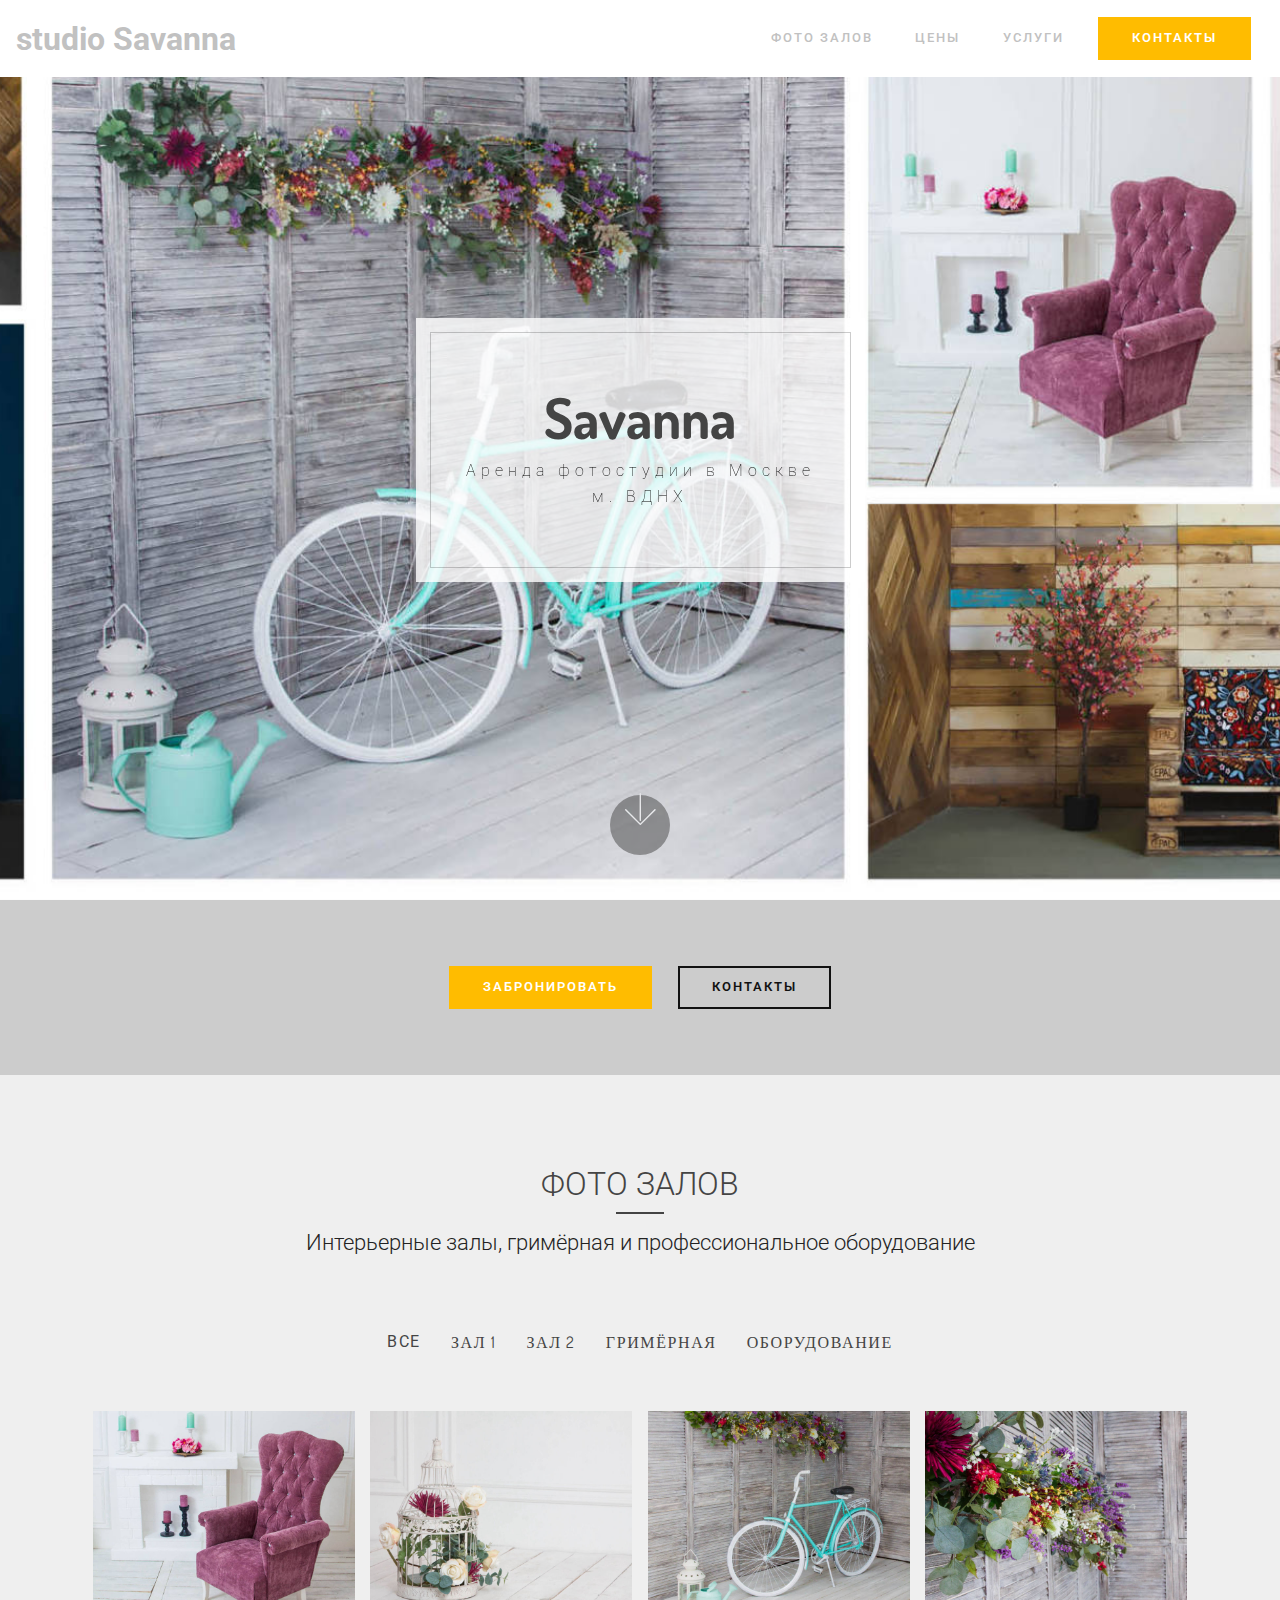
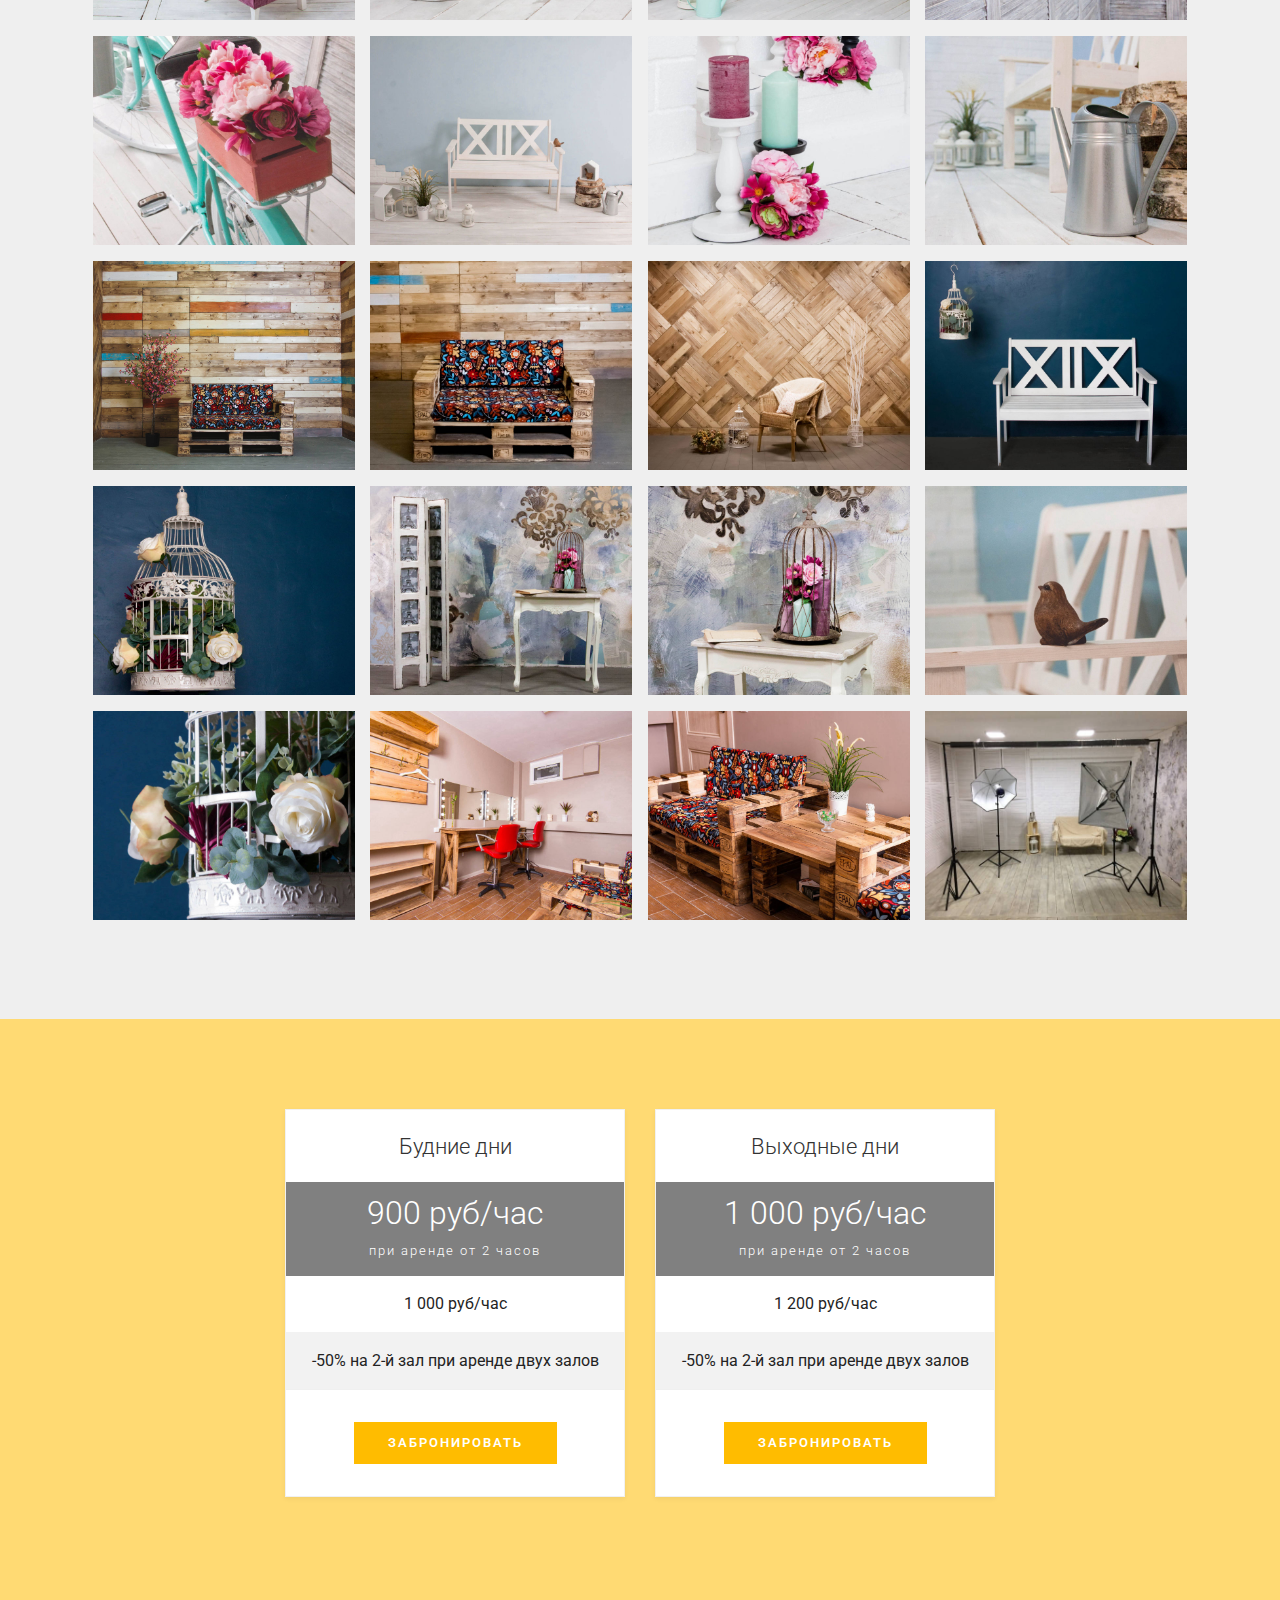
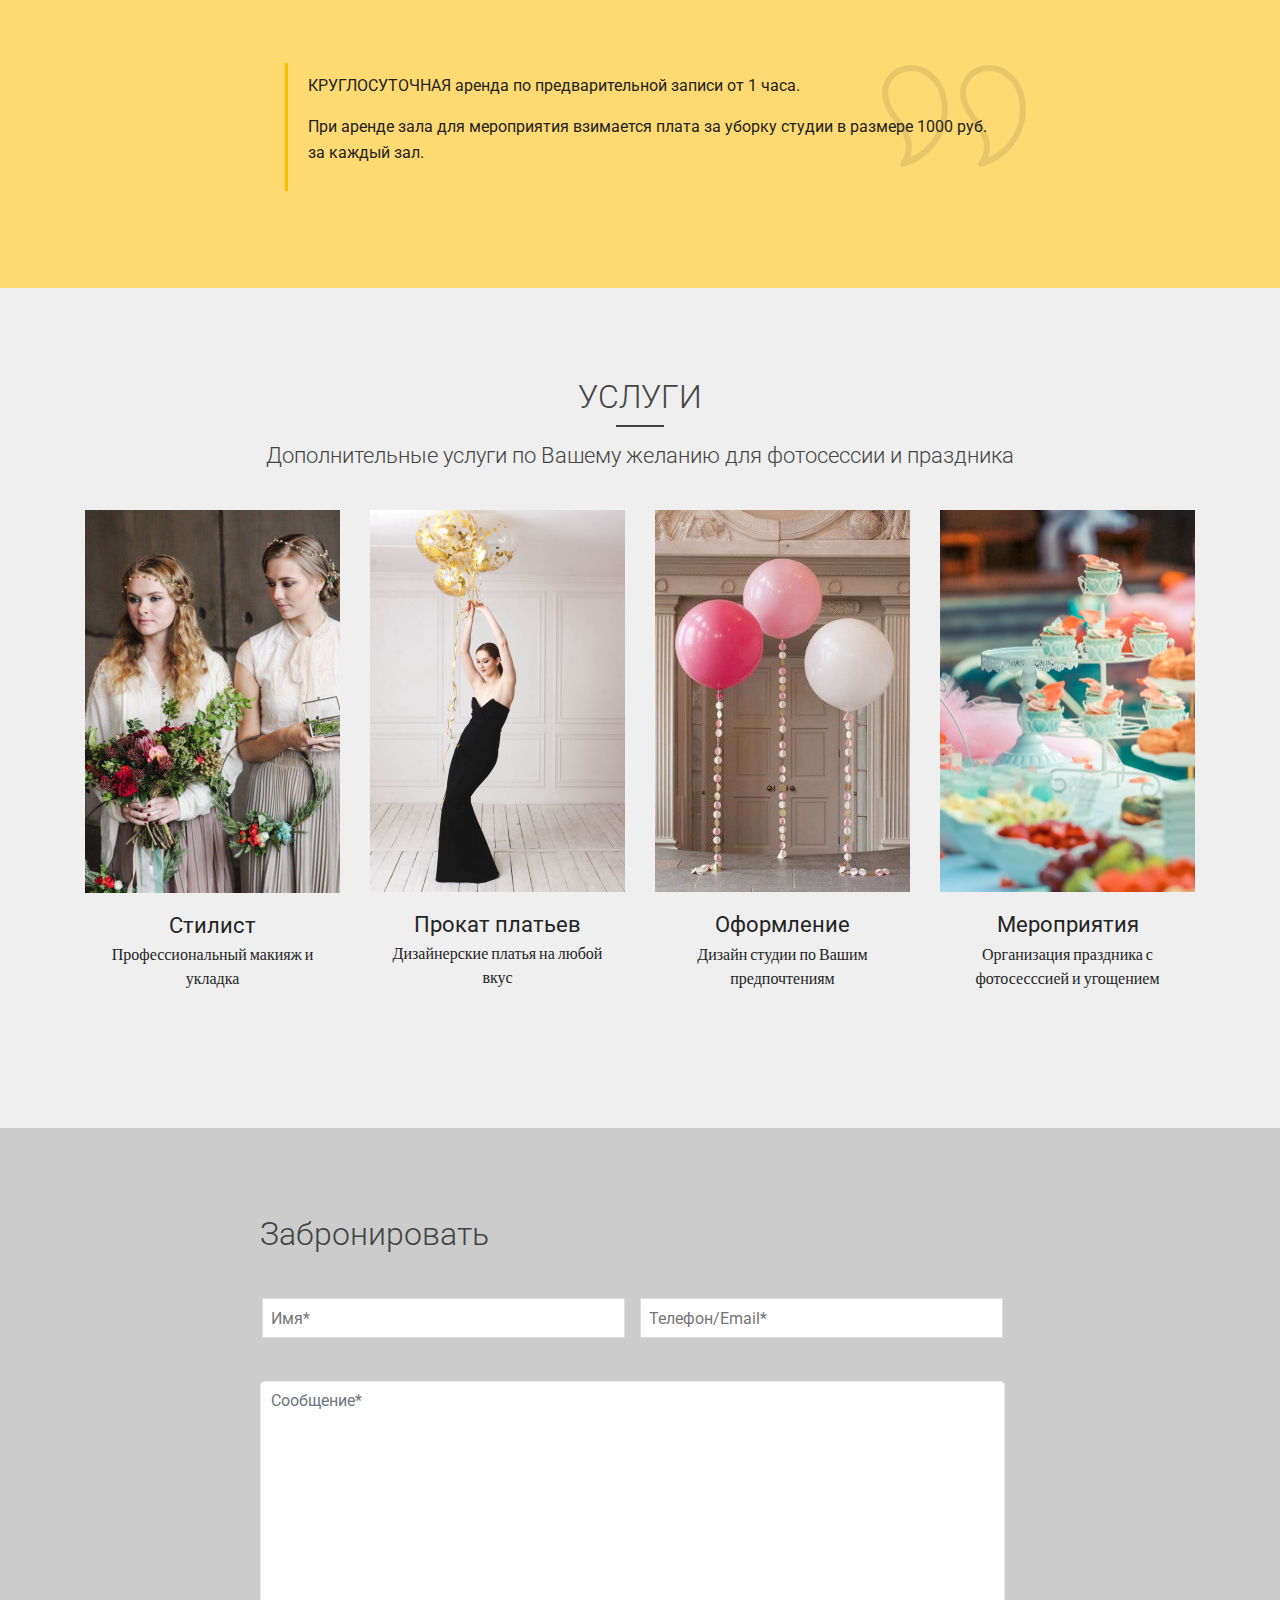
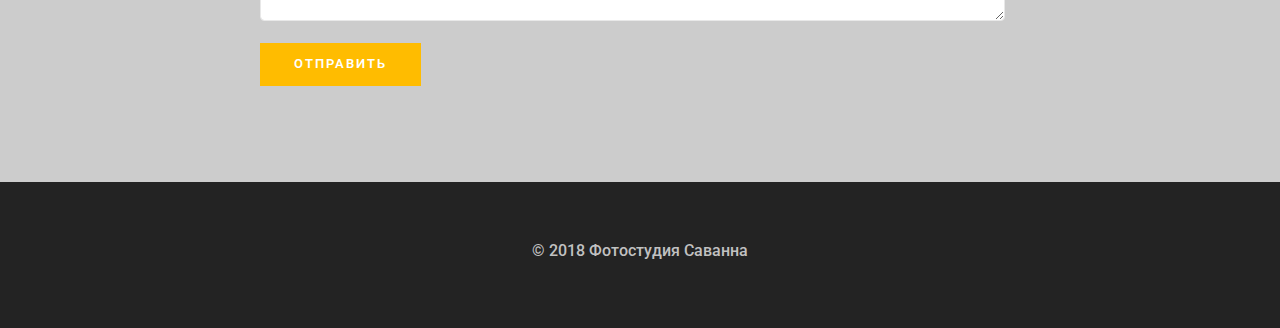
==== commit b4a1c5a7: "create github pages" ====
--- a/index.html
+++ b/index.html
@@ -33,7 +33,7 @@
     <nav class="navbar navbar-dropdown navbar-fixed-top navbar-expand-lg">
         <div class="navbar-brand">
             
-            <span class="navbar-caption-wrap"><a class="navbar-caption text-warning display-2" href="index.html">studio Savanna</a></span>
+            <span class="navbar-caption-wrap"><a class="navbar-caption text-warning display-2" href="http://solveig222.github.io/index.html">studio Savanna</a></span>
         </div>
         <button class="navbar-toggler" type="button" data-toggle="collapse" data-target="#navbarSupportedContent" aria-controls="navbarNavAltMarkup" aria-expanded="false" aria-label="Toggle navigation">
             <div class="hamburger">
@@ -44,14 +44,14 @@
             </div>
         </button>
       <div class="collapse navbar-collapse" id="navbarSupportedContent">
-            <ul class="navbar-nav nav-dropdown" data-app-modern-menu="true"><li class="nav-item"><a class="nav-link link text-warning display-4" href="https://mobirise.com">ФОТО ЗАЛОВ</a></li>
+            <ul class="navbar-nav nav-dropdown" data-app-modern-menu="true"><li class="nav-item"><a class="nav-link link text-warning display-4" href="index.html#gallery1-4">ФОТО ЗАЛОВ</a></li>
                 <li class="nav-item">
-                    <a class="nav-link link text-warning display-4" href="https://mobirise.com">ЦЕНЫ</a>
+                    <a class="nav-link link text-warning display-4" href="index.html#pricing-tables1-b">ЦЕНЫ</a>
                 </li>
                 <li class="nav-item">
-                    <a class="nav-link link text-warning display-4" href="https://mobirise.com">УСЛУГИ</a>
+                    <a class="nav-link link text-warning display-4" href="index.html#features4-j">УСЛУГИ</a>
                 </li></ul>
-            <div class="navbar-buttons mbr-section-btn"><a class="btn btn-md btn-primary display-4" href="https://mobirise.com">
+            <div class="navbar-buttons mbr-section-btn"><a class="btn btn-md btn-primary display-4" href="http://solveig222.github.io/page1.html">
                     КОНТАКТЫ</a></div>
       </div>
     </nav>
@@ -67,7 +67,7 @@
         <div class="col-md-12">
             <div class="slider-text  slider-text-two">
               <h2 class="mbr-section-title mbr-fonts-style mbr-bold align-center display-1">Savanna</h2>
-              <h4 class="mbr-text mbr-fonts-style align-center display-7">Аренда фотостудии в Москве</h4><h4>
+              <h4 class="mbr-text mbr-fonts-style align-center display-7">Аренда фотостудии в Москве<br>м. ВДНХ</h4><h4>
             </h4></div>
         </div>
       </div>
@@ -260,7 +260,7 @@
             <div class="form-1 col-md-8 col-sm-12" data-form-type="formoid">
                 <h1 class="mbr-fonts-style mbr-section-heading display-2">Забронировать</h1>
                 <div data-form-alert="" hidden="">Спасибо, что заполнили форму!</div>
-                <form class="mbr-form" action="https://mobirise.com/" method="post" data-form-title="My Mobirise Form"><input type="hidden" name="email" data-form-email="true" value="7AA1fTjbfy6z50bbingfIrZUYcnxR70mmWctS0nU809BDhp58TNpuU3FZJliqWdlnZFg50gcDJqTHd7n/Fcf/2cybZ0HLx8F8bqS0UjaNUsLa0+fSqQNatZprgRPh5iU" data-form-field="Email">
+                <form class="mbr-form" action="https://mobirise.com/" method="post" data-form-title="My Mobirise Form"><input type="hidden" name="email" data-form-email="true" value="CKt7paAcrV0QBeduHnuoonm1kuj7oGqc8DRls0ZAZ79o5pTal2KUo8zjsEk8ZObUITF7Uoh8xq/ycQMczFSVybZg2jkM2X/VMXs7lsrv5wYi9aceawY4JWlOkiWGg+ia" data-form-field="Email">
                     <div class="row input-main">
                         <div class="col-md-6 input-wrap" data-for="name">
                             <input type="text" class="field display-7" name="name" data-form-field="Name" placeholder="Имя*" required="" id="name-form2-n">
--- a/assets/mobirise/css/mbr-additional.css
+++ b/assets/mobirise/css/mbr-additional.css
@@ -1055,6 +1055,400 @@
 .cid-qMPnKqZ4Jc .dropdown-item:hover {
   color: #c1c1c1 !important;
 }
+.cid-qMVKEkGJXi {
+  padding-top: 105px;
+  padding-bottom: 0px;
+  background-color: #efefef;
+}
+.cid-qMVKEkGJXi blockquote {
+  color: #232323;
+  font-size: inherit;
+  font-style: normal;
+}
+.cid-qMVKEkGJXi .mbr-iconfont {
+  z-index: 1;
+  position: absolute;
+  font-size: 9rem;
+  color: #232323;
+  opacity: .1;
+}
+.cid-qMVKEkGJXi .mbr-iconfont.right-top {
+  right: -1rem;
+  top: -1rem;
+}
+.cid-qMVKEkGJXi P {
+  color: #444444;
+}
+.cid-qMVL674RMz {
+  padding-top: 30px;
+  padding-bottom: 90px;
+  background-color: #cccccc;
+}
+.cid-qMVL674RMz .main-heading-content {
+  margin-bottom: 5rem;
+}
+.cid-qMVL674RMz .underline {
+  margin-top: -0.5rem;
+  margin-bottom: -0.5rem;
+}
+.cid-qMVL674RMz .underline .line {
+  width: 3rem;
+  height: 2px;
+  background: #444444;
+  display: inline-block;
+}
+.cid-qMVL674RMz .form-control {
+  background-color: #fff;
+  background-image: none;
+  border: 1px solid #ddd;
+  border-radius: 0;
+  box-shadow: none;
+  display: block;
+  line-height: 1.42857;
+  padding: 6px 12px;
+  transition: border-color 0.15s ease-in-out 0s, box-shadow 0.15s ease-in-out 0s;
+  width: 100%;
+}
+.cid-qMVL674RMz .form-control,
+.cid-qMVL674RMz textarea {
+  -webkit-transition: all 0.5s ease-out 0s;
+  transition: all 0.5s ease-out 0s;
+}
+.cid-qMVL674RMz .google-map {
+  width: 100%;
+  height: 30rem;
+}
+.cid-qMVL674RMz .google-map iframe {
+  width: inherit;
+  height: 100%;
+}
+.cid-qMVL674RMz a:link {
+  text-decoration: none;
+}
+.cid-qMVL674RMz .mbr-section-subtitle {
+  color: #232323;
+  text-align: left;
+}
+.cid-qMVL674RMz .mbr-section-title,
+.cid-qMVL674RMz .underline {
+  text-align: center;
+  color: #444444;
+}
+.cid-qMVN74QRyR {
+  padding-top: 45px;
+  padding-bottom: 45px;
+  background-color: #232323;
+}
+.cid-qMVN74QRyR a:link {
+  text-decoration: none;
+}
+.cid-qMVN74QRyR .icon-transition span {
+  color: #ffffff;
+  display: block;
+  height: 3em;
+  line-height: 3em;
+  border-radius: 50%;
+  border: 2px solid #ffffff;
+  width: 3em;
+  -webkit-transition: all 0.3s ease-out 0s;
+  transition: all 0.3s ease-out 0s;
+  font-size: 14px;
+}
+.cid-qMVN74QRyR .icon-transition span:hover {
+  background-color: #ffbc00;
+}
+.cid-qMVN74QRyR .inner-text {
+  line-height: 3em;
+}
+.cid-qMVN74QRyR .social-media {
+  display: -webkit-flex;
+  justify-content: center;
+  align-items: center;
+}
+.cid-qMVN74QRyR .social-media ul {
+  margin: 0;
+  padding: 0;
+  margin-bottom: 8px;
+}
+.cid-qMVN74QRyR .social-media ul li {
+  padding: 4px;
+  display: inline-block;
+}
+.cid-qMVN74QRyR .content-text,
+.cid-qMVN74QRyR .inner-text {
+  color: #c1c1c1;
+}
+.cid-qMPnKqZ4Jc .navbar {
+  min-height: 77px;
+  transition: all .3s;
+  background: #ffffff;
+}
+.cid-qMPnKqZ4Jc .navbar.opened {
+  transition: all .3s;
+  background: #ffffff !important;
+}
+.cid-qMPnKqZ4Jc .navbar .dropdown-item {
+  transition: all .3s;
+  padding: .3rem 1.5rem;
+  border-bottom: 1px solid #2b2b2b;
+  color: #ffffff !important;
+  background: #444444 !important;
+}
+.cid-qMPnKqZ4Jc .navbar .dropdown-item:hover {
+  padding-left: 2rem;
+}
+.cid-qMPnKqZ4Jc .navbar .dropdown-item:focus border {
+  outline: none;
+}
+.cid-qMPnKqZ4Jc .navbar .navbar-collapse {
+  justify-content: flex-end;
+  z-index: 1;
+}
+.cid-qMPnKqZ4Jc .navbar .dropdown-menu {
+  width: 100%;
+  padding: 3px 0 0 0;
+  background: transparent !important;
+}
+.cid-qMPnKqZ4Jc .navbar .dropdown-menu > .dropdown-item:first-child {
+  border-top: 2px solid #ffbc00;
+}
+.cid-qMPnKqZ4Jc .navbar .dropdown-menu .dropdown-submenu {
+  padding-top: 0px;
+}
+.cid-qMPnKqZ4Jc .navbar.collapsed.opened .dropdown-menu {
+  top: 0;
+}
+.cid-qMPnKqZ4Jc .navbar.collapsed .dropdown-menu {
+  width: auto;
+  padding: 1rem 0 1rem 0;
+  border-top: none !important;
+  background: transparent !important;
+}
+.cid-qMPnKqZ4Jc .navbar.collapsed .dropdown-menu .dropdown-submenu {
+  left: 0 !important;
+}
+.cid-qMPnKqZ4Jc .navbar.collapsed .dropdown-menu .dropdown-item:after {
+  right: auto;
+}
+.cid-qMPnKqZ4Jc .navbar.collapsed .dropdown-menu .dropdown-toggle[data-toggle="dropdown-submenu"]:after {
+  margin-left: .25rem;
+  border-top: 0.35em solid;
+  border-right: 0.35em solid transparent;
+  border-left: 0.35em solid transparent;
+  border-bottom: 0;
+  top: 55%;
+}
+.cid-qMPnKqZ4Jc .navbar.collapsed .nav-dropdown .link.dropdown-toggle[aria-expanded="true"] {
+  padding: 0.667em 1.667em;
+}
+.cid-qMPnKqZ4Jc .navbar.collapsed .nav-dropdown .link {
+  margin: 0.667em 1.667em;
+}
+.cid-qMPnKqZ4Jc .navbar.collapsed ul.navbar-nav li {
+  margin: auto;
+}
+.cid-qMPnKqZ4Jc .navbar.collapsed .dropdown-menu .dropdown-item {
+  padding: .25rem 1.5rem;
+  text-align: center;
+  border-bottom: none !important;
+  background: transparent !important;
+  color: inherit !important;
+}
+.cid-qMPnKqZ4Jc .navbar.collapsed .dropdown-menu .dropdown-item:first-child {
+  border-top: none;
+}
+@media (max-width: 991px) {
+  .cid-qMPnKqZ4Jc .navbar.opened .dropdown-menu {
+    top: 0;
+  }
+  .cid-qMPnKqZ4Jc .navbar .dropdown-menu {
+    width: auto;
+    padding: 1rem 0 1rem 0;
+    background: transparent !important;
+    border-top: none !important;
+  }
+  .cid-qMPnKqZ4Jc .navbar .dropdown-menu .dropdown-submenu {
+    left: 0 !important;
+  }
+  .cid-qMPnKqZ4Jc .navbar .dropdown-menu .dropdown-item:after {
+    right: auto;
+  }
+  .cid-qMPnKqZ4Jc .navbar .dropdown-menu .dropdown-toggle[data-toggle="dropdown-submenu"]:after {
+    margin-left: .25rem;
+    border-top: 0.35em solid;
+    border-right: 0.35em solid transparent;
+    border-left: 0.35em solid transparent;
+    border-bottom: 0;
+    top: 55%;
+  }
+  .cid-qMPnKqZ4Jc .navbar .nav-dropdown .link.dropdown-toggle[aria-expanded="true"] {
+    padding: 0.667em 1.667em;
+  }
+  .cid-qMPnKqZ4Jc .navbar .nav-dropdown .link {
+    margin: 0.667em 1.667em;
+  }
+  .cid-qMPnKqZ4Jc .navbar .navbar-logo img {
+    height: 3.8rem !important;
+  }
+  .cid-qMPnKqZ4Jc .navbar ul.navbar-nav li {
+    margin: auto;
+  }
+  .cid-qMPnKqZ4Jc .navbar .dropdown-menu .dropdown-item {
+    padding: .25rem 1.5rem;
+    text-align: center;
+    border-bottom: none !important;
+    background: transparent !important;
+    color: inherit !important;
+  }
+  .cid-qMPnKqZ4Jc .navbar .dropdown-menu .dropdown-item:first-child {
+    border-top: none;
+  }
+  .cid-qMPnKqZ4Jc .navbar .navbar-brand {
+    flex-shrink: initial;
+    flex-basis: auto;
+    word-break: break-word;
+  }
+  .cid-qMPnKqZ4Jc .navbar .navbar-toggler {
+    flex-basis: auto;
+  }
+}
+.cid-qMPnKqZ4Jc .navbar.navbar-short {
+  background: #ffffff !important;
+  min-height: 60px;
+}
+.cid-qMPnKqZ4Jc .navbar.navbar-short .navbar-logo img {
+  height: 3rem !important;
+}
+.cid-qMPnKqZ4Jc .navbar.navbar-short .navbar-brand {
+  padding: 0;
+}
+.cid-qMPnKqZ4Jc .navbar-brand {
+  flex-shrink: 0;
+  align-items: center;
+  margin-right: 0;
+  padding: 0;
+  transition: all .3s;
+  word-break: break-word;
+  z-index: 1;
+}
+.cid-qMPnKqZ4Jc .navbar-brand .navbar-caption {
+  line-height: inherit !important;
+}
+.cid-qMPnKqZ4Jc .navbar-brand .navbar-logo a {
+  outline: none;
+}
+.cid-qMPnKqZ4Jc .dropdown-item.active,
+.cid-qMPnKqZ4Jc .dropdown-item:active {
+  background-color: transparent;
+}
+.cid-qMPnKqZ4Jc .navbar-expand-lg .navbar-nav .nav-link {
+  padding: 0;
+}
+.cid-qMPnKqZ4Jc .nav-dropdown .link.dropdown-toggle {
+  margin-right: 1.667em;
+}
+.cid-qMPnKqZ4Jc .nav-dropdown .link.dropdown-toggle[aria-expanded="true"] {
+  margin-right: 0;
+  padding: 0.667em 1.667em;
+}
+.cid-qMPnKqZ4Jc .navbar.navbar-expand-lg .dropdown .dropdown-menu {
+  background: #ffffff;
+}
+.cid-qMPnKqZ4Jc .navbar.navbar-expand-lg .dropdown .dropdown-menu .dropdown-submenu {
+  margin: -2px 0 0 0;
+  left: 100%;
+}
+.cid-qMPnKqZ4Jc .navbar .dropdown.open > .dropdown-menu {
+  display: block;
+}
+.cid-qMPnKqZ4Jc ul.navbar-nav {
+  flex-wrap: wrap;
+}
+.cid-qMPnKqZ4Jc .navbar-buttons {
+  text-align: center;
+}
+.cid-qMPnKqZ4Jc button.navbar-toggler {
+  outline: none;
+  width: 31px;
+  height: 20px;
+  cursor: pointer;
+  transition: all .2s;
+  position: relative;
+  align-self: center;
+}
+.cid-qMPnKqZ4Jc button.navbar-toggler .hamburger span {
+  position: absolute;
+  right: 0;
+  width: 30px;
+  height: 2px;
+  border-right: 5px;
+  background-color: #232323;
+}
+.cid-qMPnKqZ4Jc button.navbar-toggler .hamburger span:nth-child(1) {
+  top: 0;
+  transition: all .2s;
+}
+.cid-qMPnKqZ4Jc button.navbar-toggler .hamburger span:nth-child(2) {
+  top: 8px;
+  transition: all .15s;
+}
+.cid-qMPnKqZ4Jc button.navbar-toggler .hamburger span:nth-child(3) {
+  top: 8px;
+  transition: all .15s;
+}
+.cid-qMPnKqZ4Jc button.navbar-toggler .hamburger span:nth-child(4) {
+  top: 16px;
+  transition: all .2s;
+}
+.cid-qMPnKqZ4Jc nav.opened .hamburger span:nth-child(1) {
+  top: 8px;
+  width: 0;
+  opacity: 0;
+  right: 50%;
+  transition: all .2s;
+}
+.cid-qMPnKqZ4Jc nav.opened .hamburger span:nth-child(2) {
+  -webkit-transform: rotate(45deg);
+  transform: rotate(45deg);
+  transition: all .25s;
+}
+.cid-qMPnKqZ4Jc nav.opened .hamburger span:nth-child(3) {
+  -webkit-transform: rotate(-45deg);
+  transform: rotate(-45deg);
+  transition: all .25s;
+}
+.cid-qMPnKqZ4Jc nav.opened .hamburger span:nth-child(4) {
+  top: 8px;
+  width: 0;
+  opacity: 0;
+  right: 50%;
+  transition: all .2s;
+}
+.cid-qMPnKqZ4Jc .navbar-dropdown {
+  padding: .5rem 1rem;
+  position: fixed;
+}
+.cid-qMPnKqZ4Jc a.nav-link {
+  display: flex;
+  align-items: center;
+  justify-content: center;
+  outline: none;
+  letter-spacing: 2px;
+}
+.cid-qMPnKqZ4Jc .mbr-iconfont {
+  font-size: 1.5rem;
+  padding-right: .5rem;
+}
+.cid-qMPnKqZ4Jc .nav-dropdown .link.dropdown-toggle[aria-expanded="true"] {
+  padding: 1.667em 1.667em;
+}
+.cid-qMPnKqZ4Jc .nav-dropdown .link {
+  margin: 1.667em 1.667em;
+}
+.cid-qMPnKqZ4Jc .nav-link:hover,
+.cid-qMPnKqZ4Jc .dropdown-item:hover {
+  color: #c1c1c1 !important;
+}
 .cid-qMPpVyxBbA {
   background-image: url("../../../assets/images/-2-2000x857.jpg");
 }
@@ -1075,7 +1469,7 @@
   color: #ffbc00;
 }
 .cid-qMPpVyxBbA .mbr-text {
-  color: #232323;
+  color: #000000;
   letter-spacing: 5px;
   font-weight: 100;
 }
@@ -1502,397 +1896,3 @@
   color: #c1c1c1;
   text-align: center;
 }
-.cid-qMPnKqZ4Jc .navbar {
-  min-height: 77px;
-  transition: all .3s;
-  background: #ffffff;
-}
-.cid-qMPnKqZ4Jc .navbar.opened {
-  transition: all .3s;
-  background: #ffffff !important;
-}
-.cid-qMPnKqZ4Jc .navbar .dropdown-item {
-  transition: all .3s;
-  padding: .3rem 1.5rem;
-  border-bottom: 1px solid #2b2b2b;
-  color: #ffffff !important;
-  background: #444444 !important;
-}
-.cid-qMPnKqZ4Jc .navbar .dropdown-item:hover {
-  padding-left: 2rem;
-}
-.cid-qMPnKqZ4Jc .navbar .dropdown-item:focus border {
-  outline: none;
-}
-.cid-qMPnKqZ4Jc .navbar .navbar-collapse {
-  justify-content: flex-end;
-  z-index: 1;
-}
-.cid-qMPnKqZ4Jc .navbar .dropdown-menu {
-  width: 100%;
-  padding: 3px 0 0 0;
-  background: transparent !important;
-}
-.cid-qMPnKqZ4Jc .navbar .dropdown-menu > .dropdown-item:first-child {
-  border-top: 2px solid #ffbc00;
-}
-.cid-qMPnKqZ4Jc .navbar .dropdown-menu .dropdown-submenu {
-  padding-top: 0px;
-}
-.cid-qMPnKqZ4Jc .navbar.collapsed.opened .dropdown-menu {
-  top: 0;
-}
-.cid-qMPnKqZ4Jc .navbar.collapsed .dropdown-menu {
-  width: auto;
-  padding: 1rem 0 1rem 0;
-  border-top: none !important;
-  background: transparent !important;
-}
-.cid-qMPnKqZ4Jc .navbar.collapsed .dropdown-menu .dropdown-submenu {
-  left: 0 !important;
-}
-.cid-qMPnKqZ4Jc .navbar.collapsed .dropdown-menu .dropdown-item:after {
-  right: auto;
-}
-.cid-qMPnKqZ4Jc .navbar.collapsed .dropdown-menu .dropdown-toggle[data-toggle="dropdown-submenu"]:after {
-  margin-left: .25rem;
-  border-top: 0.35em solid;
-  border-right: 0.35em solid transparent;
-  border-left: 0.35em solid transparent;
-  border-bottom: 0;
-  top: 55%;
-}
-.cid-qMPnKqZ4Jc .navbar.collapsed .nav-dropdown .link.dropdown-toggle[aria-expanded="true"] {
-  padding: 0.667em 1.667em;
-}
-.cid-qMPnKqZ4Jc .navbar.collapsed .nav-dropdown .link {
-  margin: 0.667em 1.667em;
-}
-.cid-qMPnKqZ4Jc .navbar.collapsed ul.navbar-nav li {
-  margin: auto;
-}
-.cid-qMPnKqZ4Jc .navbar.collapsed .dropdown-menu .dropdown-item {
-  padding: .25rem 1.5rem;
-  text-align: center;
-  border-bottom: none !important;
-  background: transparent !important;
-  color: inherit !important;
-}
-.cid-qMPnKqZ4Jc .navbar.collapsed .dropdown-menu .dropdown-item:first-child {
-  border-top: none;
-}
-@media (max-width: 991px) {
-  .cid-qMPnKqZ4Jc .navbar.opened .dropdown-menu {
-    top: 0;
-  }
-  .cid-qMPnKqZ4Jc .navbar .dropdown-menu {
-    width: auto;
-    padding: 1rem 0 1rem 0;
-    background: transparent !important;
-    border-top: none !important;
-  }
-  .cid-qMPnKqZ4Jc .navbar .dropdown-menu .dropdown-submenu {
-    left: 0 !important;
-  }
-  .cid-qMPnKqZ4Jc .navbar .dropdown-menu .dropdown-item:after {
-    right: auto;
-  }
-  .cid-qMPnKqZ4Jc .navbar .dropdown-menu .dropdown-toggle[data-toggle="dropdown-submenu"]:after {
-    margin-left: .25rem;
-    border-top: 0.35em solid;
-    border-right: 0.35em solid transparent;
-    border-left: 0.35em solid transparent;
-    border-bottom: 0;
-    top: 55%;
-  }
-  .cid-qMPnKqZ4Jc .navbar .nav-dropdown .link.dropdown-toggle[aria-expanded="true"] {
-    padding: 0.667em 1.667em;
-  }
-  .cid-qMPnKqZ4Jc .navbar .nav-dropdown .link {
-    margin: 0.667em 1.667em;
-  }
-  .cid-qMPnKqZ4Jc .navbar .navbar-logo img {
-    height: 3.8rem !important;
-  }
-  .cid-qMPnKqZ4Jc .navbar ul.navbar-nav li {
-    margin: auto;
-  }
-  .cid-qMPnKqZ4Jc .navbar .dropdown-menu .dropdown-item {
-    padding: .25rem 1.5rem;
-    text-align: center;
-    border-bottom: none !important;
-    background: transparent !important;
-    color: inherit !important;
-  }
-  .cid-qMPnKqZ4Jc .navbar .dropdown-menu .dropdown-item:first-child {
-    border-top: none;
-  }
-  .cid-qMPnKqZ4Jc .navbar .navbar-brand {
-    flex-shrink: initial;
-    flex-basis: auto;
-    word-break: break-word;
-  }
-  .cid-qMPnKqZ4Jc .navbar .navbar-toggler {
-    flex-basis: auto;
-  }
-}
-.cid-qMPnKqZ4Jc .navbar.navbar-short {
-  background: #ffffff !important;
-  min-height: 60px;
-}
-.cid-qMPnKqZ4Jc .navbar.navbar-short .navbar-logo img {
-  height: 3rem !important;
-}
-.cid-qMPnKqZ4Jc .navbar.navbar-short .navbar-brand {
-  padding: 0;
-}
-.cid-qMPnKqZ4Jc .navbar-brand {
-  flex-shrink: 0;
-  align-items: center;
-  margin-right: 0;
-  padding: 0;
-  transition: all .3s;
-  word-break: break-word;
-  z-index: 1;
-}
-.cid-qMPnKqZ4Jc .navbar-brand .navbar-caption {
-  line-height: inherit !important;
-}
-.cid-qMPnKqZ4Jc .navbar-brand .navbar-logo a {
-  outline: none;
-}
-.cid-qMPnKqZ4Jc .dropdown-item.active,
-.cid-qMPnKqZ4Jc .dropdown-item:active {
-  background-color: transparent;
-}
-.cid-qMPnKqZ4Jc .navbar-expand-lg .navbar-nav .nav-link {
-  padding: 0;
-}
-.cid-qMPnKqZ4Jc .nav-dropdown .link.dropdown-toggle {
-  margin-right: 1.667em;
-}
-.cid-qMPnKqZ4Jc .nav-dropdown .link.dropdown-toggle[aria-expanded="true"] {
-  margin-right: 0;
-  padding: 0.667em 1.667em;
-}
-.cid-qMPnKqZ4Jc .navbar.navbar-expand-lg .dropdown .dropdown-menu {
-  background: #ffffff;
-}
-.cid-qMPnKqZ4Jc .navbar.navbar-expand-lg .dropdown .dropdown-menu .dropdown-submenu {
-  margin: -2px 0 0 0;
-  left: 100%;
-}
-.cid-qMPnKqZ4Jc .navbar .dropdown.open > .dropdown-menu {
-  display: block;
-}
-.cid-qMPnKqZ4Jc ul.navbar-nav {
-  flex-wrap: wrap;
-}
-.cid-qMPnKqZ4Jc .navbar-buttons {
-  text-align: center;
-}
-.cid-qMPnKqZ4Jc button.navbar-toggler {
-  outline: none;
-  width: 31px;
-  height: 20px;
-  cursor: pointer;
-  transition: all .2s;
-  position: relative;
-  align-self: center;
-}
-.cid-qMPnKqZ4Jc button.navbar-toggler .hamburger span {
-  position: absolute;
-  right: 0;
-  width: 30px;
-  height: 2px;
-  border-right: 5px;
-  background-color: #232323;
-}
-.cid-qMPnKqZ4Jc button.navbar-toggler .hamburger span:nth-child(1) {
-  top: 0;
-  transition: all .2s;
-}
-.cid-qMPnKqZ4Jc button.navbar-toggler .hamburger span:nth-child(2) {
-  top: 8px;
-  transition: all .15s;
-}
-.cid-qMPnKqZ4Jc button.navbar-toggler .hamburger span:nth-child(3) {
-  top: 8px;
-  transition: all .15s;
-}
-.cid-qMPnKqZ4Jc button.navbar-toggler .hamburger span:nth-child(4) {
-  top: 16px;
-  transition: all .2s;
-}
-.cid-qMPnKqZ4Jc nav.opened .hamburger span:nth-child(1) {
-  top: 8px;
-  width: 0;
-  opacity: 0;
-  right: 50%;
-  transition: all .2s;
-}
-.cid-qMPnKqZ4Jc nav.opened .hamburger span:nth-child(2) {
-  -webkit-transform: rotate(45deg);
-  transform: rotate(45deg);
-  transition: all .25s;
-}
-.cid-qMPnKqZ4Jc nav.opened .hamburger span:nth-child(3) {
-  -webkit-transform: rotate(-45deg);
-  transform: rotate(-45deg);
-  transition: all .25s;
-}
-.cid-qMPnKqZ4Jc nav.opened .hamburger span:nth-child(4) {
-  top: 8px;
-  width: 0;
-  opacity: 0;
-  right: 50%;
-  transition: all .2s;
-}
-.cid-qMPnKqZ4Jc .navbar-dropdown {
-  padding: .5rem 1rem;
-  position: fixed;
-}
-.cid-qMPnKqZ4Jc a.nav-link {
-  display: flex;
-  align-items: center;
-  justify-content: center;
-  outline: none;
-  letter-spacing: 2px;
-}
-.cid-qMPnKqZ4Jc .mbr-iconfont {
-  font-size: 1.5rem;
-  padding-right: .5rem;
-}
-.cid-qMPnKqZ4Jc .nav-dropdown .link.dropdown-toggle[aria-expanded="true"] {
-  padding: 1.667em 1.667em;
-}
-.cid-qMPnKqZ4Jc .nav-dropdown .link {
-  margin: 1.667em 1.667em;
-}
-.cid-qMPnKqZ4Jc .nav-link:hover,
-.cid-qMPnKqZ4Jc .dropdown-item:hover {
-  color: #c1c1c1 !important;
-}
-.cid-qMVKEkGJXi {
-  padding-top: 105px;
-  padding-bottom: 0px;
-  background-color: #efefef;
-}
-.cid-qMVKEkGJXi blockquote {
-  color: #232323;
-  font-size: inherit;
-  font-style: normal;
-}
-.cid-qMVKEkGJXi .mbr-iconfont {
-  z-index: 1;
-  position: absolute;
-  font-size: 9rem;
-  color: #232323;
-  opacity: .1;
-}
-.cid-qMVKEkGJXi .mbr-iconfont.right-top {
-  right: -1rem;
-  top: -1rem;
-}
-.cid-qMVKEkGJXi P {
-  color: #444444;
-}
-.cid-qMVL674RMz {
-  padding-top: 30px;
-  padding-bottom: 90px;
-  background-color: #cccccc;
-}
-.cid-qMVL674RMz .main-heading-content {
-  margin-bottom: 5rem;
-}
-.cid-qMVL674RMz .underline {
-  margin-top: -0.5rem;
-  margin-bottom: -0.5rem;
-}
-.cid-qMVL674RMz .underline .line {
-  width: 3rem;
-  height: 2px;
-  background: #444444;
-  display: inline-block;
-}
-.cid-qMVL674RMz .form-control {
-  background-color: #fff;
-  background-image: none;
-  border: 1px solid #ddd;
-  border-radius: 0;
-  box-shadow: none;
-  display: block;
-  line-height: 1.42857;
-  padding: 6px 12px;
-  transition: border-color 0.15s ease-in-out 0s, box-shadow 0.15s ease-in-out 0s;
-  width: 100%;
-}
-.cid-qMVL674RMz .form-control,
-.cid-qMVL674RMz textarea {
-  -webkit-transition: all 0.5s ease-out 0s;
-  transition: all 0.5s ease-out 0s;
-}
-.cid-qMVL674RMz .google-map {
-  width: 100%;
-  height: 30rem;
-}
-.cid-qMVL674RMz .google-map iframe {
-  width: inherit;
-  height: 100%;
-}
-.cid-qMVL674RMz a:link {
-  text-decoration: none;
-}
-.cid-qMVL674RMz .mbr-section-subtitle {
-  color: #232323;
-  text-align: left;
-}
-.cid-qMVL674RMz .mbr-section-title,
-.cid-qMVL674RMz .underline {
-  text-align: center;
-  color: #444444;
-}
-.cid-qMVN74QRyR {
-  padding-top: 45px;
-  padding-bottom: 45px;
-  background-color: #232323;
-}
-.cid-qMVN74QRyR a:link {
-  text-decoration: none;
-}
-.cid-qMVN74QRyR .icon-transition span {
-  color: #ffffff;
-  display: block;
-  height: 3em;
-  line-height: 3em;
-  border-radius: 50%;
-  border: 2px solid #ffffff;
-  width: 3em;
-  -webkit-transition: all 0.3s ease-out 0s;
-  transition: all 0.3s ease-out 0s;
-  font-size: 14px;
-}
-.cid-qMVN74QRyR .icon-transition span:hover {
-  background-color: #ffbc00;
-}
-.cid-qMVN74QRyR .inner-text {
-  line-height: 3em;
-}
-.cid-qMVN74QRyR .social-media {
-  display: -webkit-flex;
-  justify-content: center;
-  align-items: center;
-}
-.cid-qMVN74QRyR .social-media ul {
-  margin: 0;
-  padding: 0;
-  margin-bottom: 8px;
-}
-.cid-qMVN74QRyR .social-media ul li {
-  padding: 4px;
-  display: inline-block;
-}
-.cid-qMVN74QRyR .content-text,
-.cid-qMVN74QRyR .inner-text {
-  color: #c1c1c1;
-}
